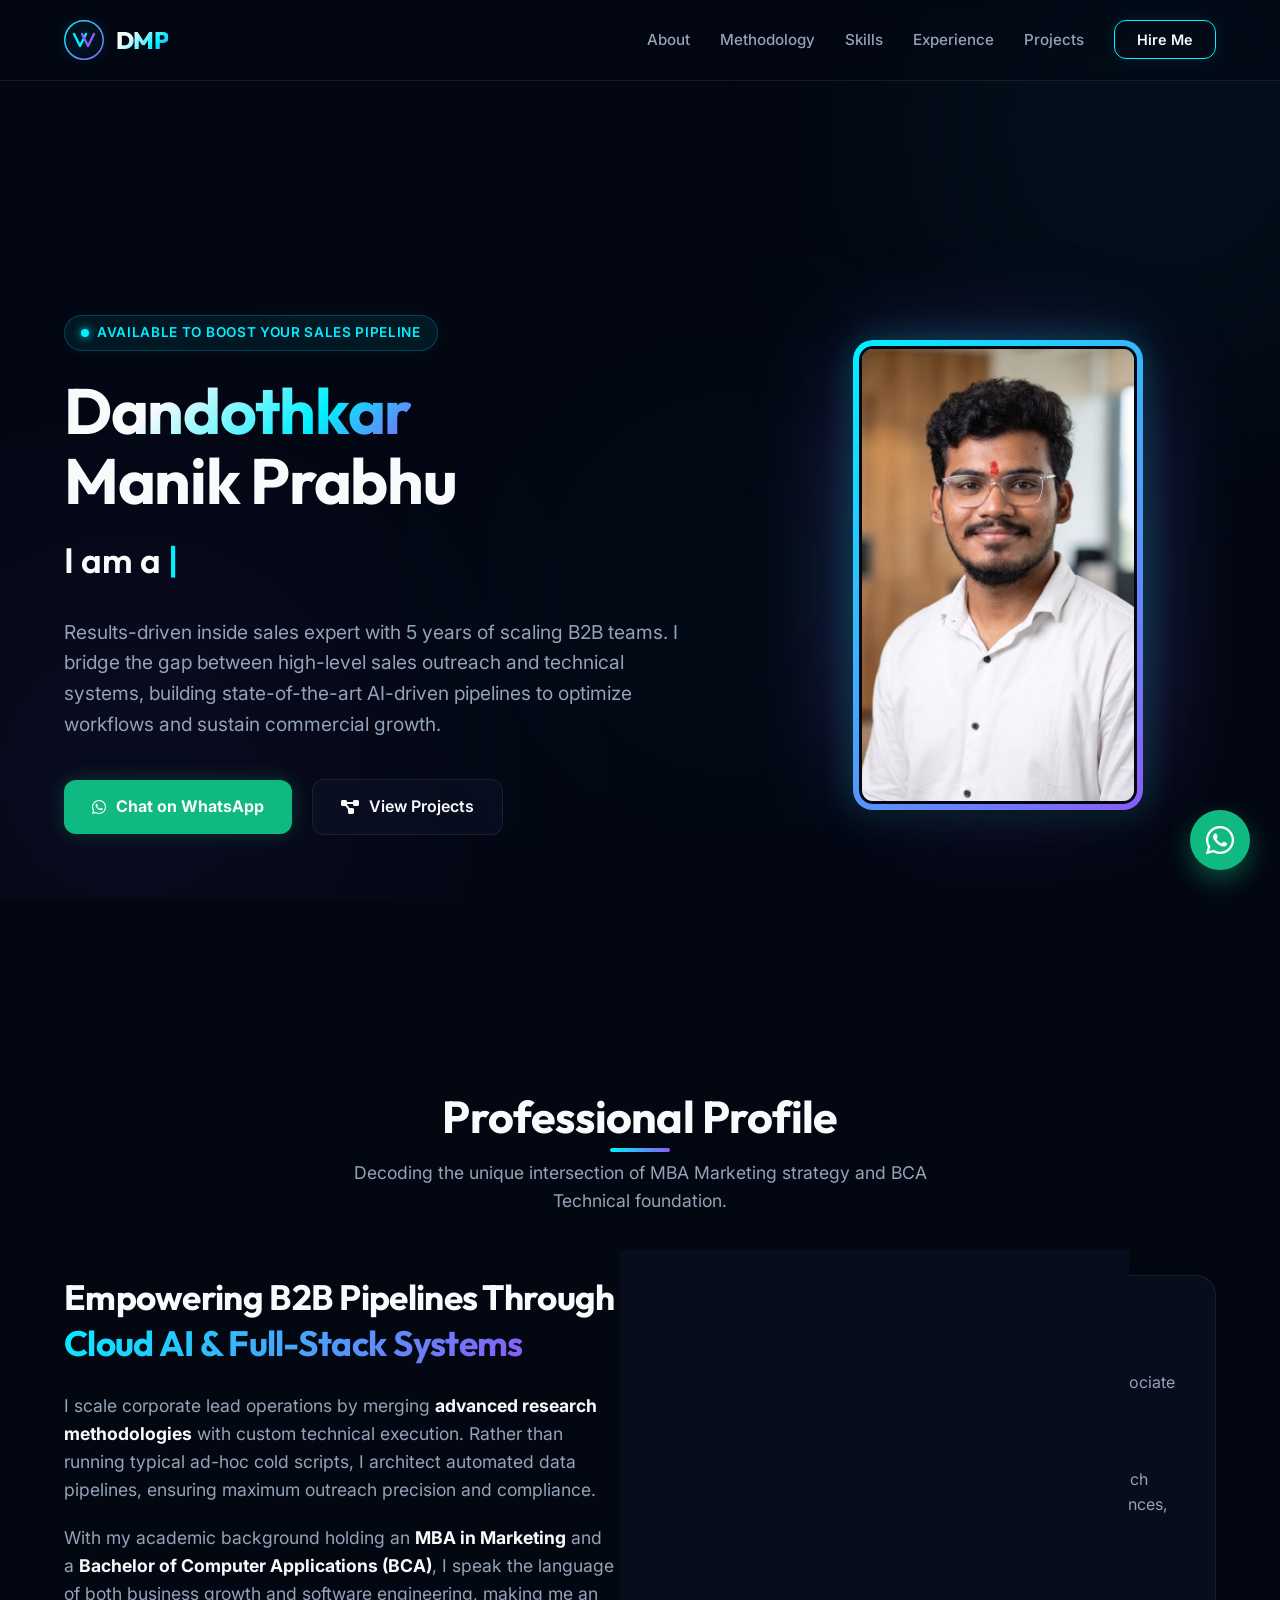
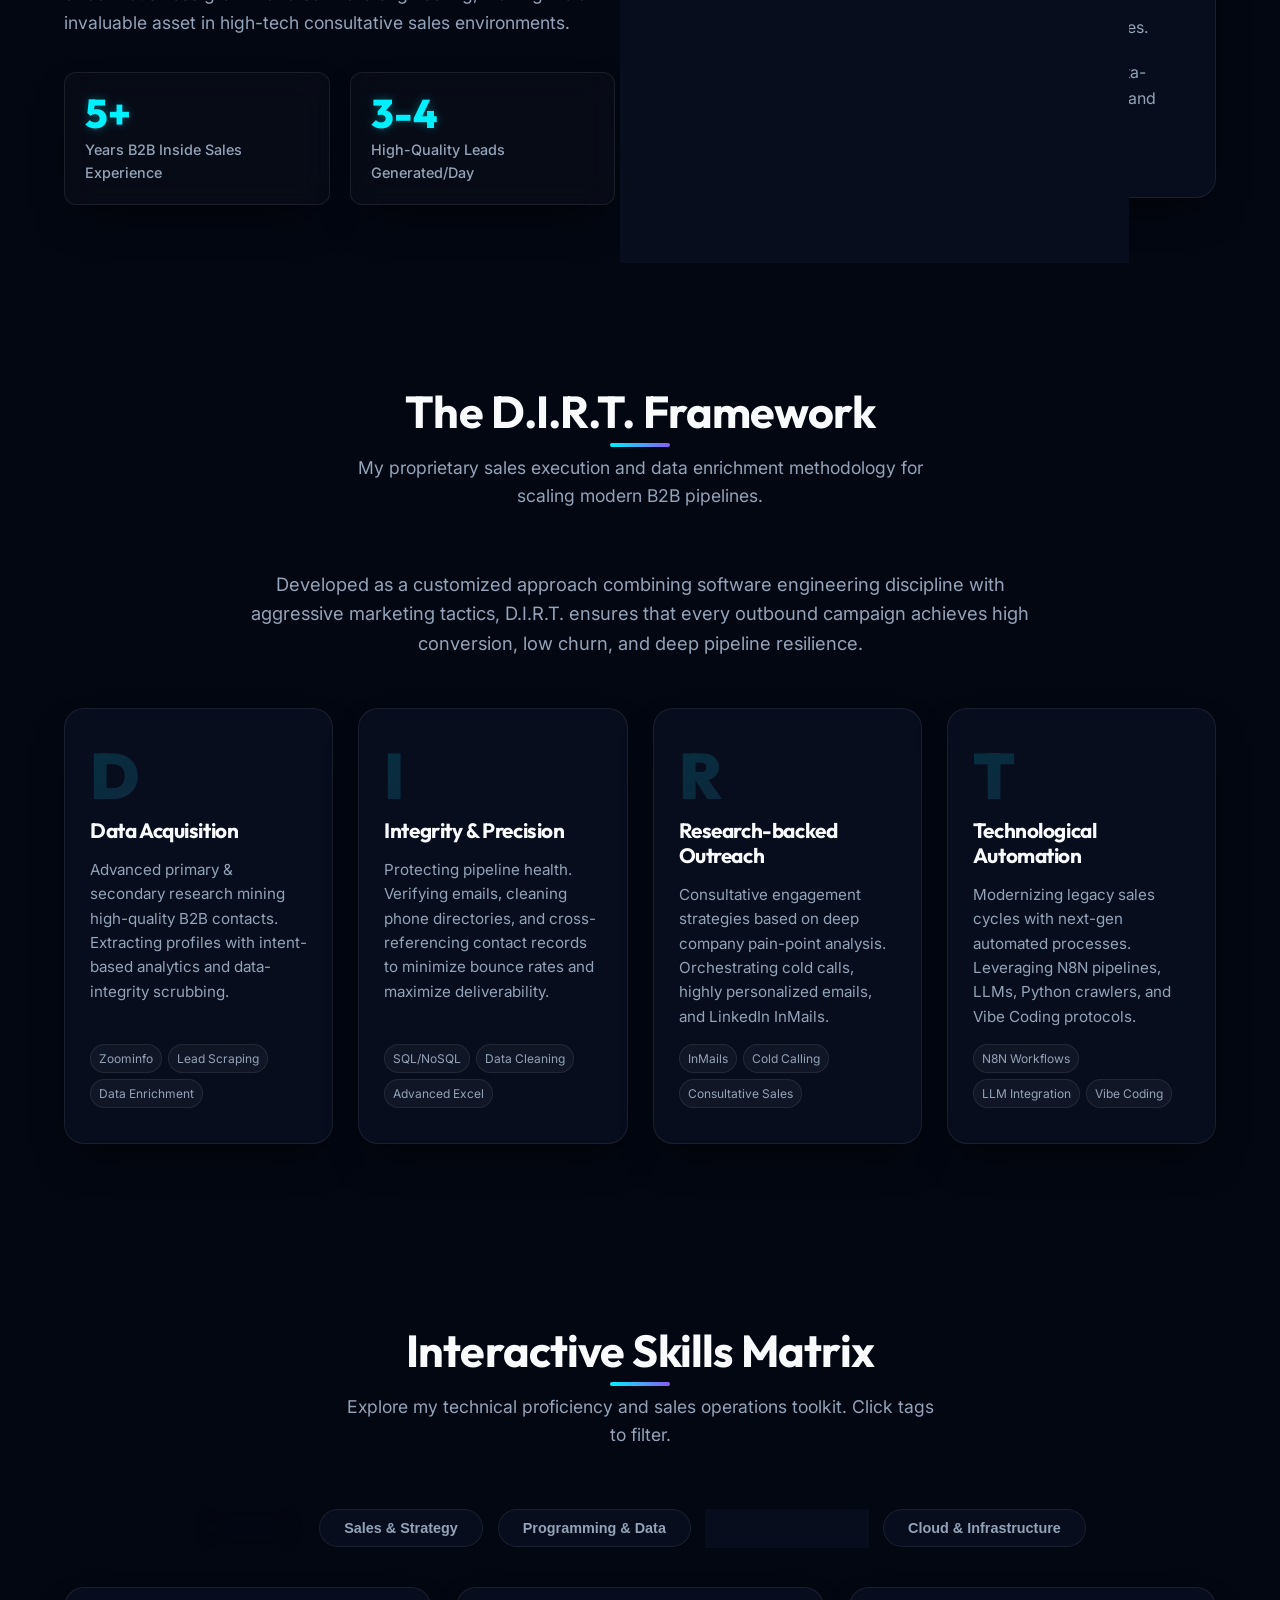
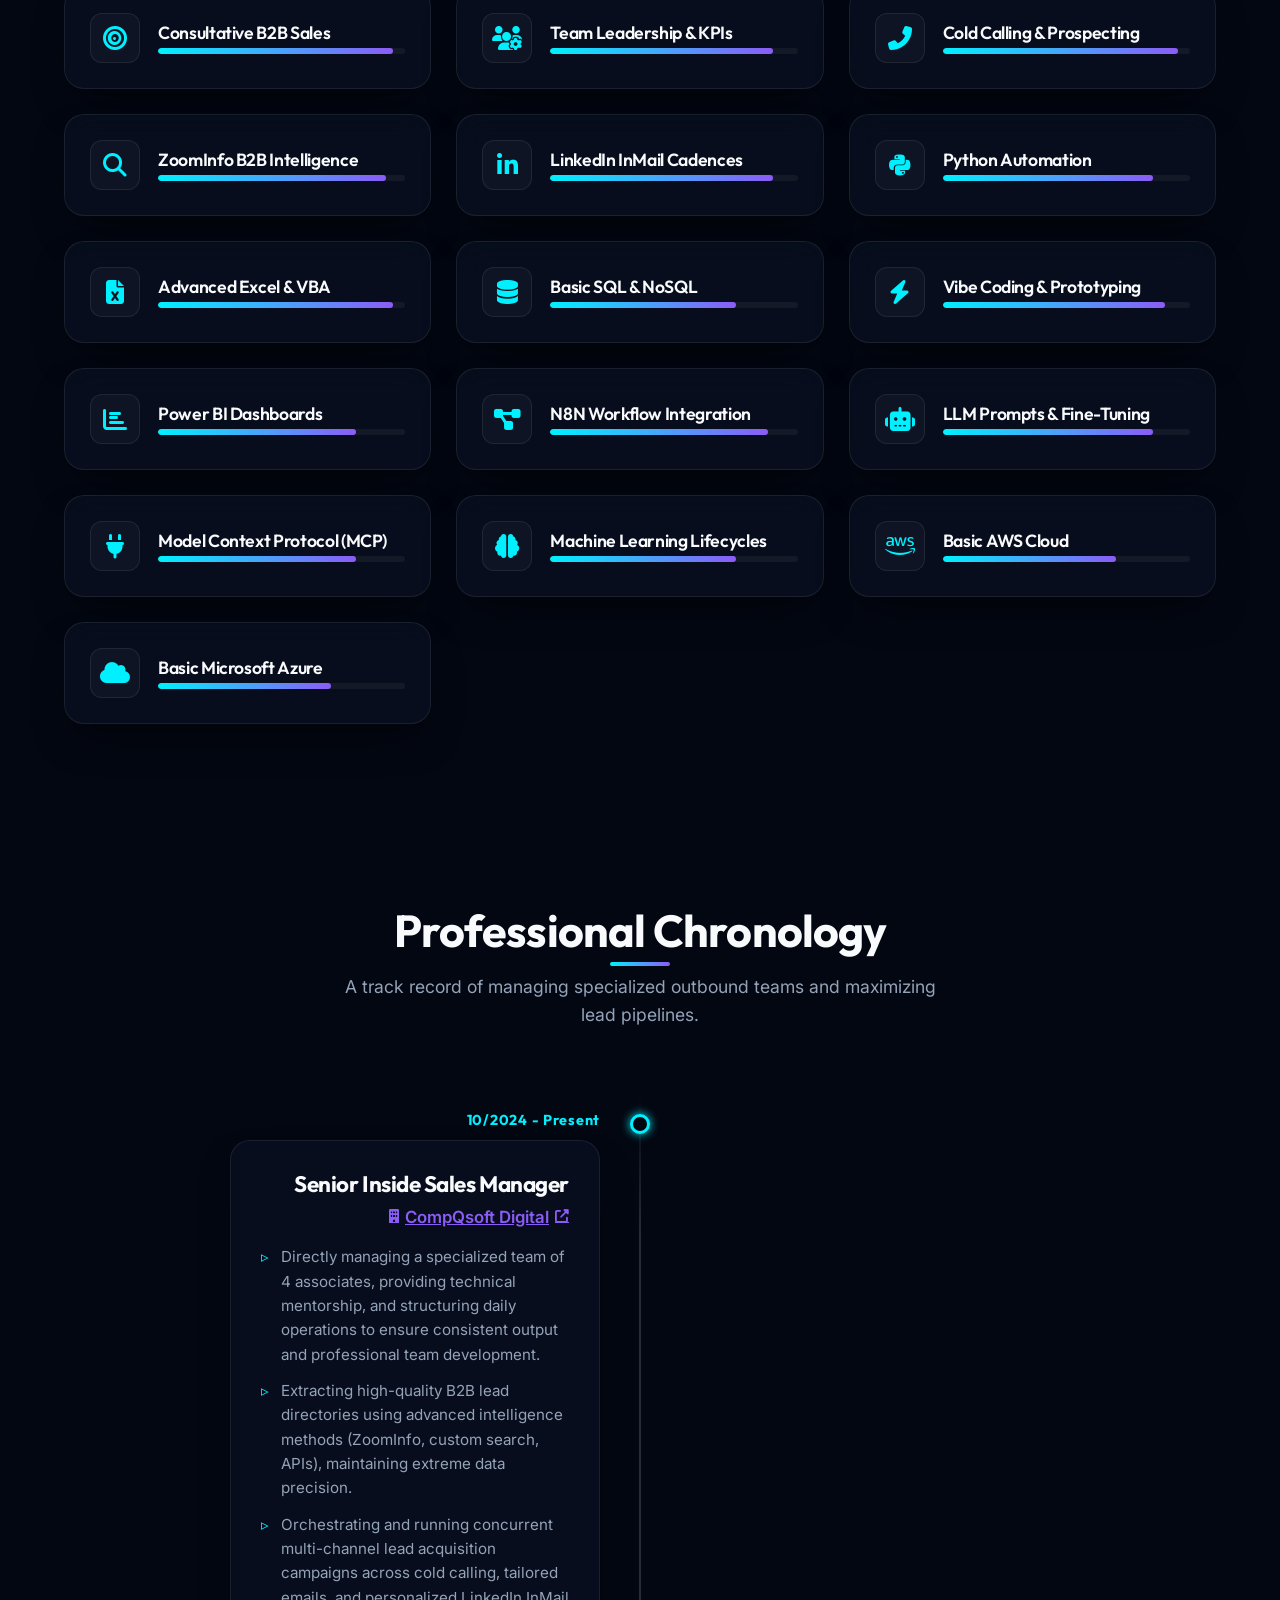
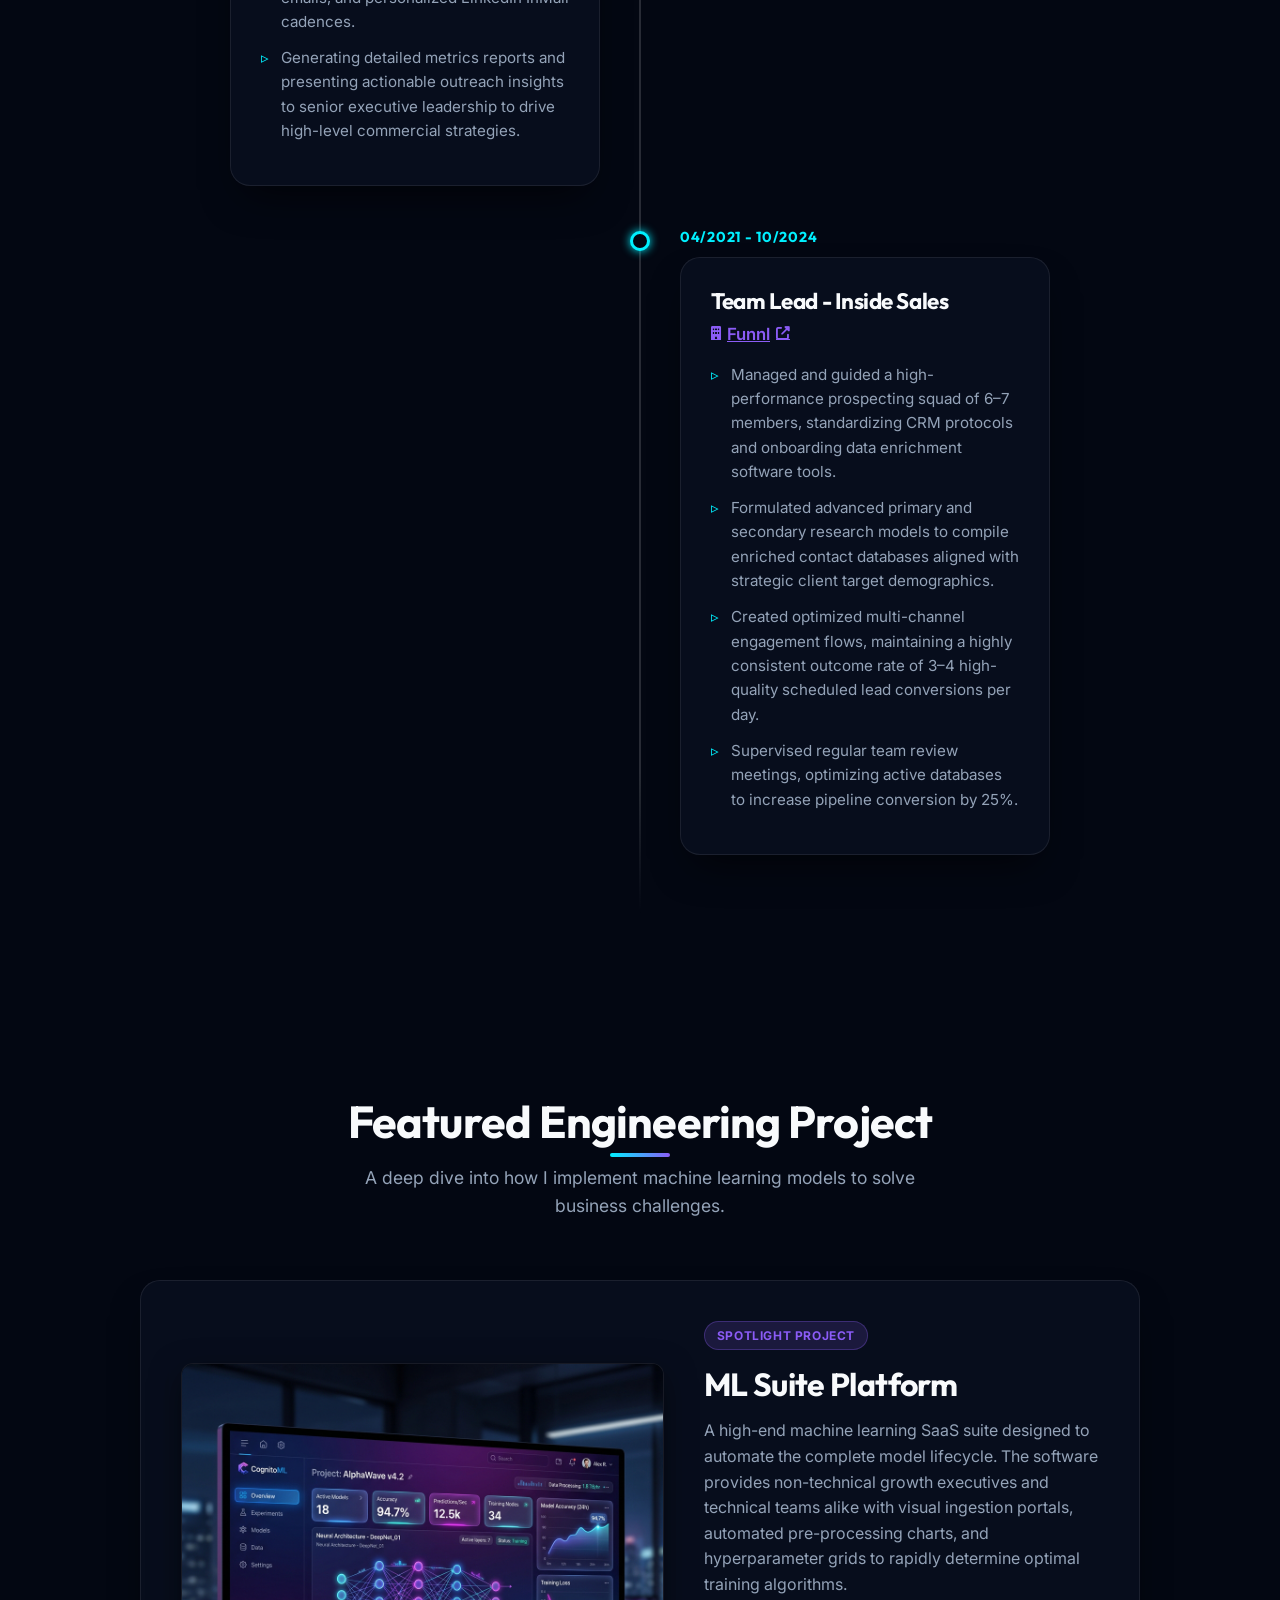
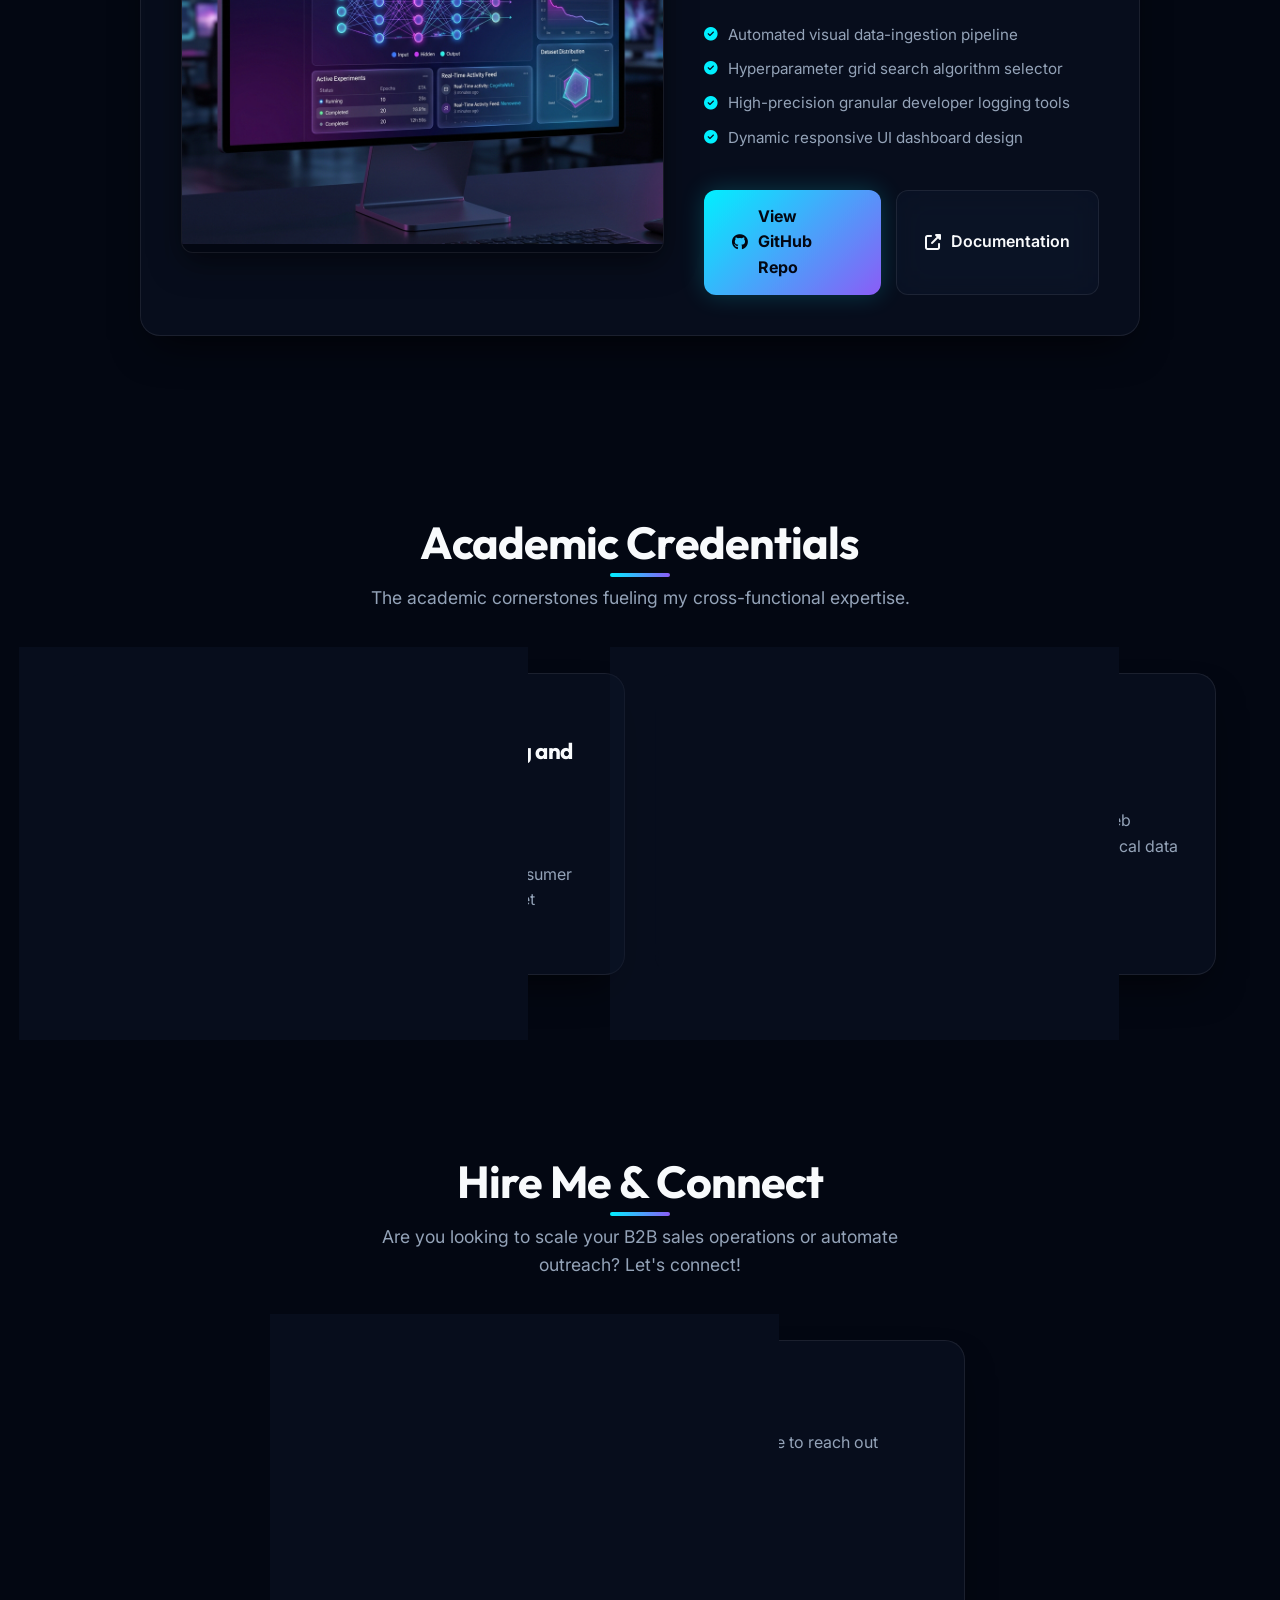
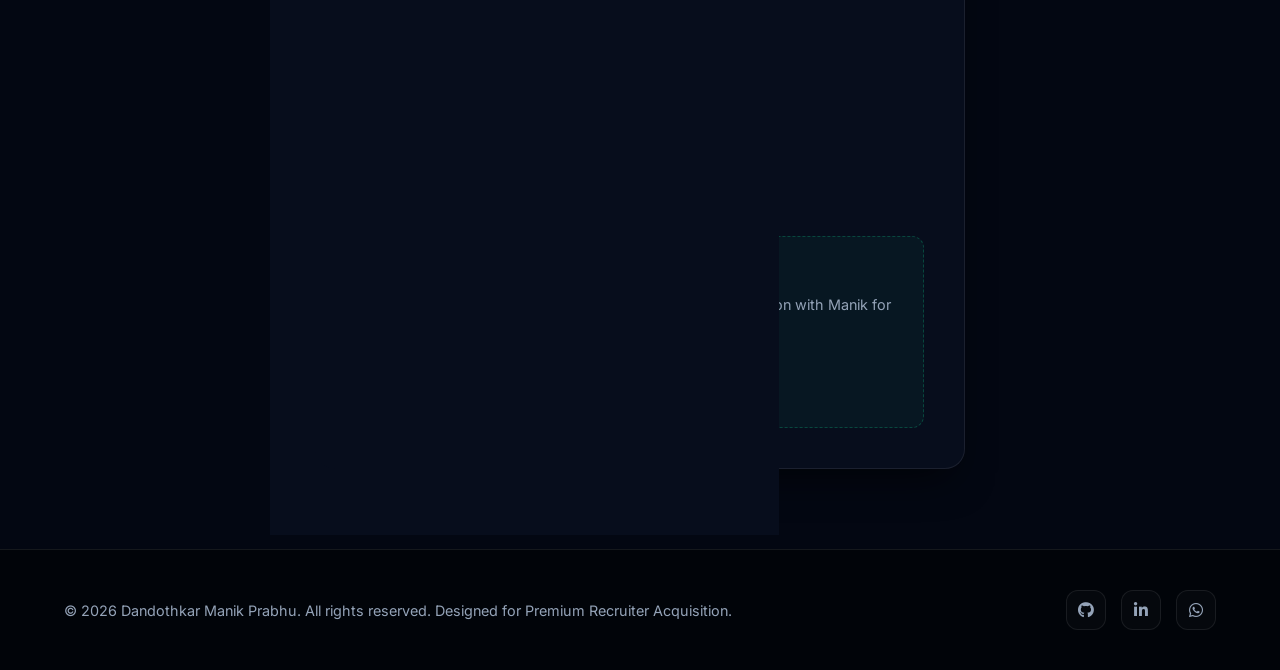
==== index.html @ 1ab59116 "add all portfolio website" ====
<!DOCTYPE html>
<html lang="en">

<head>
    <meta charset="UTF-8">
    <meta name="viewport" content="width=device-width, initial-scale=1.0">
    <meta name="description"
        content="Professional Portfolio of Dandothkar Manik Prabhu - Senior Inside Sales Manager and AI Automation Expert. Explore projects in Python, N8N, LLMs, and high-performance B2B sales.">
    <meta name="keywords"
        content="Dandothkar Manik Prabhu, Manik Prabhu, Inside Sales, Inside Sales Manager, B2B Sales, AI Automation, N8N, Python, Vibe Coding, ML Suite, Machine Learning SaaS, Malla Reddy College, Hyderabad">
    <meta name="author" content="Dandothkar Manik Prabhu">

    <!-- Open Graph (LinkedIn / Socials) -->
    <meta property="og:title" content="Dandothkar Manik Prabhu | Inside Sales Manager & AI Automation">
    <meta property="og:description"
        content="Bridging the gap between B2B sales strategy and technical execution with intelligent, data-driven automation.">
    <meta property="og:image" content="manik_avatar.png">
    <meta property="og:type" content="website">

    <title>Dandothkar Manik Prabhu | Inside Sales Manager & AI Automation</title>

    <!-- CSS Stylesheets -->
    <link rel="stylesheet" href="style.css">

    <!-- FontAwesome Icons for modern tech styles -->
    <link rel="stylesheet" href="https://cdnjs.cloudflare.com/ajax/libs/font-awesome/6.4.0/css/all.min.css">
</head>

<body>

    <!-- Dynamic Glow Particles (Aesthetics) -->
    <div class="bg-glow-container" aria-hidden="true">
        <div class="bg-orb bg-orb-1"></div>
        <div class="bg-orb bg-orb-2"></div>
        <div class="bg-orb bg-orb-3"></div>
    </div>

    <!-- Frosted Glass Navbar -->
    <header class="header-glass">
        <nav class="navbar">
            <a href="#" class="logo-container">
                <svg class="logo-svg" viewBox="0 0 100 100" fill="none" xmlns="http://www.w3.org/2000/svg">
                    <circle cx="50" cy="50" r="48" stroke="url(#logo-grad)" stroke-width="4" />
                    <path d="M25 35 L40 65 L55 35" stroke="var(--primary)" stroke-width="6" stroke-linecap="round"
                        stroke-linejoin="round" />
                    <path d="M45 35 L60 65 L75 35" stroke="var(--secondary)" stroke-width="6" stroke-linecap="round"
                        stroke-linejoin="round" />
                    <defs>
                        <linearGradient id="logo-grad" x1="0" y1="0" x2="100" y2="100" gradientUnits="userSpaceOnUse">
                            <stop stop-color="var(--primary)" />
                            <stop offset="1" stop-color="var(--secondary)" />
                        </linearGradient>
                    </defs>
                </svg>
                <span class="logo-text gradient-text">DMP</span>
            </a>

            <button class="hamburger" aria-label="Toggle Menu">
                <span></span>
                <span></span>
                <span></span>
            </button>

            <ul class="nav-menu">
                <li><a href="#about" class="nav-link">About</a></li>
                <li><a href="#dirt" class="nav-link">Methodology</a></li>
                <li><a href="#skills" class="nav-link">Skills</a></li>
                <li><a href="#experience" class="nav-link">Experience</a></li>
                <li><a href="#projects" class="nav-link">Projects</a></li>
                <li><a href="#contact" class="nav-btn">Hire Me</a></li>
            </ul>
        </nav>
    </header>

    <!-- Hero Section -->
    <main>
        <section class="hero-section" id="hero">
            <div class="hero-wrapper">
                <div class="hero-content">
                    <div class="hero-badge">
                        <span class="hero-badge-dot"></span>
                        Available to Boost Your Sales Pipeline
                    </div>
                    <h1>
                        <span class="gradient-text">Dandothkar</span><br>
                        <span>Manik Prabhu</span>
                    </h1>
                    <div class="hero-titles">
                        I am a <span id="typewriter-text" class="gradient-accent"></span><span
                            class="typewriter-cursor">|</span>
                    </div>
                    <p class="hero-description">
                        Results-driven inside sales expert with 5 years of scaling B2B teams. I bridge the gap between
                        high-level sales outreach and technical systems, building state-of-the-art AI-driven pipelines
                        to optimize workflows and sustain commercial growth.
                    </p>
                    <div class="hero-ctas">
                        <a href="#" class="btn-whatsapp whatsapp-route" id="hero-wa-btn">
                            <i class="fab fa-whatsapp"></i> Chat on WhatsApp
                        </a>
                        <a href="#projects" class="btn-secondary">
                            <i class="fas fa-project-diagram"></i> View Projects
                        </a>
                    </div>
                </div>
                <div class="hero-avatar-box">
                    <div class="hero-avatar-glow"></div>
                    <div class="hero-avatar-frame">
                        <img src="manik_avatar.png" alt="Dandothkar Manik Prabhu Professional Profile"
                            class="hero-avatar-img">
                    </div>
                </div>
            </div>
        </section>

        <!-- Profile / About Me Section -->
        <section class="about-section reveal" id="about">
            <div class="section-header">
                <h2>Professional Profile</h2>
                <p>Decoding the unique intersection of MBA Marketing strategy and BCA Technical foundation.</p>
            </div>

            <div class="about-grid">
                <div class="about-left">
                    <h3>Empowering B2B Pipelines Through <span class="gradient-accent">Cloud AI & Full-Stack
                            Systems</span></h3>
                    <p>
                        I scale corporate lead operations by merging <strong>advanced research methodologies</strong>
                        with custom technical execution. Rather than running typical ad-hoc cold scripts, I architect
                        automated data pipelines, ensuring maximum outreach precision and compliance.
                    </p>
                    <p>
                        With my academic background holding an <strong>MBA in Marketing</strong> and a <strong>Bachelor
                            of Computer Applications (BCA)</strong>, I speak the language of both business growth and
                        software engineering, making me an invaluable asset in high-tech consultative sales
                        environments.
                    </p>
                    <div class="about-stats">
                        <div class="stat-card glass-panel">
                            <div class="stat-num">5+</div>
                            <div class="stat-label">Years B2B Inside Sales Experience</div>
                        </div>
                        <div class="stat-card glass-panel">
                            <div class="stat-num">3-4</div>
                            <div class="stat-label">High-Quality Leads Generated/Day</div>
                        </div>
                    </div>
                </div>

                <div class="about-right-card glass-panel">
                    <h4><i class="fas fa-briefcase"></i> Executive Focus Areas</h4>
                    <ul class="about-bullets">
                        <li><strong>Team Leadership & Scale:</strong> Managing specialized associate teams, establishing
                            operational key performance indicators (KPIs), and ensuring technical training.</li>
                        <li><strong>Multi-Channel Strategy:</strong> Coordinating unified outreach across cold-calling
                            databases, optimized email cadences, and customized LinkedIn InMail sequences.</li>
                        <li><strong>Technical AI Workflows:</strong> Utilizing multi-agent orchestration tools like N8N,
                            customized Python automation, and LLMs to automate modern data cycles.</li>
                        <li><strong>High-Integrity Data Audits:</strong> Conducting rigorous data-acquisition research
                            via Zoominfo, custom crawlers, and APIs to filter out stale profiles.</li>
                    </ul>
                </div>
            </div>
        </section>

        <!-- Signature Methodology: The D.I.R.T. Framework -->
        <section class="dirt-section reveal" id="dirt">
            <div class="section-header">
                <h2>The D.I.R.T. Framework</h2>
                <p>My proprietary sales execution and data enrichment methodology for scaling modern B2B pipelines.</p>
            </div>

            <div class="dirt-intro">
                Developed as a customized approach combining software engineering discipline with aggressive marketing
                tactics, D.I.R.T. ensures that every outbound campaign achieves high conversion, low churn, and deep
                pipeline resilience.
            </div>

            <div class="dirt-grid">
                <!-- D Card -->
                <div class="dirt-card glass-panel">
                    <div class="dirt-letter">D</div>
                    <h3 class="dirt-title">Data Acquisition</h3>
                    <p class="dirt-desc">Advanced primary & secondary research mining high-quality B2B contacts.
                        Extracting profiles with intent-based analytics and data-integrity scrubbing.</p>
                    <div class="dirt-pills">
                        <span class="dirt-pill">Zoominfo</span>
                        <span class="dirt-pill">Lead Scraping</span>
                        <span class="dirt-pill">Data Enrichment</span>
                    </div>
                </div>

                <!-- I Card -->
                <div class="dirt-card glass-panel">
                    <div class="dirt-letter">I</div>
                    <h3 class="dirt-title">Integrity & Precision</h3>
                    <p class="dirt-desc">Protecting pipeline health. Verifying emails, cleaning phone directories, and
                        cross-referencing contact records to minimize bounce rates and maximize deliverability.</p>
                    <div class="dirt-pills">
                        <span class="dirt-pill">SQL/NoSQL</span>
                        <span class="dirt-pill">Data Cleaning</span>
                        <span class="dirt-pill">Advanced Excel</span>
                    </div>
                </div>

                <!-- R Card -->
                <div class="dirt-card glass-panel">
                    <div class="dirt-letter">R</div>
                    <h3 class="dirt-title">Research-backed Outreach</h3>
                    <p class="dirt-desc">Consultative engagement strategies based on deep company pain-point analysis.
                        Orchestrating cold calls, highly personalized emails, and LinkedIn InMails.</p>
                    <div class="dirt-pills">
                        <span class="dirt-pill">InMails</span>
                        <span class="dirt-pill">Cold Calling</span>
                        <span class="dirt-pill">Consultative Sales</span>
                    </div>
                </div>

                <!-- T Card -->
                <div class="dirt-card glass-panel">
                    <div class="dirt-letter">T</div>
                    <h3 class="dirt-title">Technological Automation</h3>
                    <p class="dirt-desc">Modernizing legacy sales cycles with next-gen automated processes. Leveraging
                        N8N pipelines, LLMs, Python crawlers, and Vibe Coding protocols.</p>
                    <div class="dirt-pills">
                        <span class="dirt-pill">N8N Workflows</span>
                        <span class="dirt-pill">LLM Integration</span>
                        <span class="dirt-pill">Vibe Coding</span>
                    </div>
                </div>
            </div>
        </section>

        <!-- Core Skills Section -->
        <section class="skills-section reveal" id="skills">
            <div class="section-header">
                <h2>Interactive Skills Matrix</h2>
                <p>Explore my technical proficiency and sales operations toolkit. Click tags to filter.</p>
            </div>

            <div class="skills-container">
                <div class="skills-filter">
                    <button class="filter-btn active" data-filter="all">All Skills</button>
                    <button class="filter-btn" data-filter="sales">Sales & Strategy</button>
                    <button class="filter-btn" data-filter="tech">Programming & Data</button>
                    <button class="filter-btn" data-filter="ai">AI & Automation</button>
                    <button class="filter-btn" data-filter="cloud">Cloud & Infrastructure</button>
                </div>

                <div class="skills-grid">
                    <!-- Sales Skills -->
                    <div class="skill-card glass-panel" data-category="sales">
                        <div class="skill-icon-box"><i class="fas fa-bullseye"></i></div>
                        <div class="skill-info">
                            <h3 class="skill-name">Consultative B2B Sales</h3>
                            <div class="skill-level-container">
                                <div class="skill-level-bar" data-level="95%"></div>
                            </div>
                        </div>
                    </div>
                    <div class="skill-card glass-panel" data-category="sales">
                        <div class="skill-icon-box"><i class="fas fa-users-cog"></i></div>
                        <div class="skill-info">
                            <h3 class="skill-name">Team Leadership & KPIs</h3>
                            <div class="skill-level-container">
                                <div class="skill-level-bar" data-level="90%"></div>
                            </div>
                        </div>
                    </div>
                    <div class="skill-card glass-panel" data-category="sales">
                        <div class="skill-icon-box"><i class="fas fa-phone-alt"></i></div>
                        <div class="skill-info">
                            <h3 class="skill-name">Cold Calling & Prospecting</h3>
                            <div class="skill-level-container">
                                <div class="skill-level-bar" data-level="95%"></div>
                            </div>
                        </div>
                    </div>
                    <div class="skill-card glass-panel" data-category="sales">
                        <div class="skill-icon-box"><i class="fas fa-search"></i></div>
                        <div class="skill-info">
                            <h3 class="skill-name">ZoomInfo B2B Intelligence</h3>
                            <div class="skill-level-container">
                                <div class="skill-level-bar" data-level="92%"></div>
                            </div>
                        </div>
                    </div>
                    <div class="skill-card glass-panel" data-category="sales">
                        <div class="skill-icon-box"><i class="fab fa-linkedin-in"></i></div>
                        <div class="skill-info">
                            <h3 class="skill-name">LinkedIn InMail Cadences</h3>
                            <div class="skill-level-container">
                                <div class="skill-level-bar" data-level="90%"></div>
                            </div>
                        </div>
                    </div>

                    <!-- Tech Skills -->
                    <div class="skill-card glass-panel" data-category="tech">
                        <div class="skill-icon-box"><i class="fab fa-python"></i></div>
                        <div class="skill-info">
                            <h3 class="skill-name">Python Automation</h3>
                            <div class="skill-level-container">
                                <div class="skill-level-bar" data-level="85%"></div>
                            </div>
                        </div>
                    </div>
                    <div class="skill-card glass-panel" data-category="tech">
                        <div class="skill-icon-box"><i class="fas fa-file-excel"></i></div>
                        <div class="skill-info">
                            <h3 class="skill-name">Advanced Excel & VBA</h3>
                            <div class="skill-level-container">
                                <div class="skill-level-bar" data-level="95%"></div>
                            </div>
                        </div>
                    </div>
                    <div class="skill-card glass-panel" data-category="tech">
                        <div class="skill-icon-box"><i class="fas fa-database"></i></div>
                        <div class="skill-info">
                            <h3 class="skill-name">Basic SQL & NoSQL</h3>
                            <div class="skill-level-container">
                                <div class="skill-level-bar" data-level="75%"></div>
                            </div>
                        </div>
                    </div>
                    <div class="skill-card glass-panel" data-category="tech">
                        <div class="skill-icon-box"><i class="fas fa-bolt"></i></div>
                        <div class="skill-info">
                            <h3 class="skill-name">Vibe Coding & Prototyping</h3>
                            <div class="skill-level-container">
                                <div class="skill-level-bar" data-level="90%"></div>
                            </div>
                        </div>
                    </div>
                    <div class="skill-card glass-panel" data-category="tech">
                        <div class="skill-icon-box"><i class="fas fa-chart-bar"></i></div>
                        <div class="skill-info">
                            <h3 class="skill-name">Power BI Dashboards</h3>
                            <div class="skill-level-container">
                                <div class="skill-level-bar" data-level="80%"></div>
                            </div>
                        </div>
                    </div>

                    <!-- AI Skills -->
                    <div class="skill-card glass-panel" data-category="ai">
                        <div class="skill-icon-box"><i class="fas fa-project-diagram"></i></div>
                        <div class="skill-info">
                            <h3 class="skill-name">N8N Workflow Integration</h3>
                            <div class="skill-level-container">
                                <div class="skill-level-bar" data-level="88%"></div>
                            </div>
                        </div>
                    </div>
                    <div class="skill-card glass-panel" data-category="ai">
                        <div class="skill-icon-box"><i class="fas fa-robot"></i></div>
                        <div class="skill-info">
                            <h3 class="skill-name">LLM Prompts & Fine-Tuning</h3>
                            <div class="skill-level-container">
                                <div class="skill-level-bar" data-level="85%"></div>
                            </div>
                        </div>
                    </div>
                    <div class="skill-card glass-panel" data-category="ai">
                        <div class="skill-icon-box"><i class="fas fa-plug"></i></div>
                        <div class="skill-info">
                            <h3 class="skill-name">Model Context Protocol (MCP)</h3>
                            <div class="skill-level-container">
                                <div class="skill-level-bar" data-level="80%"></div>
                            </div>
                        </div>
                    </div>
                    <div class="skill-card glass-panel" data-category="ai">
                        <div class="skill-icon-box"><i class="fas fa-brain"></i></div>
                        <div class="skill-info">
                            <h3 class="skill-name">Machine Learning Lifecycles</h3>
                            <div class="skill-level-container">
                                <div class="skill-level-bar" data-level="75%"></div>
                            </div>
                        </div>
                    </div>

                    <!-- Cloud Skills -->
                    <div class="skill-card glass-panel" data-category="cloud">
                        <div class="skill-icon-box"><i class="fab fa-aws"></i></div>
                        <div class="skill-info">
                            <h3 class="skill-name">Basic AWS Cloud</h3>
                            <div class="skill-level-container">
                                <div class="skill-level-bar" data-level="70%"></div>
                            </div>
                        </div>
                    </div>
                    <div class="skill-card glass-panel" data-category="cloud">
                        <div class="skill-icon-box"><i class="fas fa-cloud"></i></div>
                        <div class="skill-info">
                            <h3 class="skill-name">Basic Microsoft Azure</h3>
                            <div class="skill-level-container">
                                <div class="skill-level-bar" data-level="70%"></div>
                            </div>
                        </div>
                    </div>
                </div>
            </div>
        </section>

        <!-- Work Experience Timeline Section -->
        <section class="experience-section reveal" id="experience">
            <div class="section-header">
                <h2>Professional Chronology</h2>
                <p>A track record of managing specialized outbound teams and maximizing lead pipelines.</p>
            </div>

            <div class="timeline-container">
                <!-- CompQsoft Digital -->
                <div class="timeline-item">
                    <div class="timeline-dot"></div>
                    <div class="timeline-date">10/2024 - Present</div>
                    <div class="timeline-panel glass-panel">
                        <h3>Senior Inside Sales Manager</h3>
                        <a href="https://compqsoft.com" class="timeline-company" target="_blank">
                            <i class="fas fa-building"></i> CompQsoft Digital <i class="fas fa-external-link-alt"></i>
                        </a>
                        <ul>
                            <li>Directly managing a specialized team of 4 associates, providing technical mentorship,
                                and structuring daily operations to ensure consistent output and professional team
                                development.</li>
                            <li>Extracting high-quality B2B lead directories using advanced intelligence methods
                                (ZoomInfo, custom search, APIs), maintaining extreme data precision.</li>
                            <li>Orchestrating and running concurrent multi-channel lead acquisition campaigns across
                                cold calling, tailored emails, and personalized LinkedIn InMail cadences.</li>
                            <li>Generating detailed metrics reports and presenting actionable outreach insights to
                                senior executive leadership to drive high-level commercial strategies.</li>
                        </ul>
                    </div>
                </div>

                <!-- Funnl -->
                <div class="timeline-item">
                    <div class="timeline-dot"></div>
                    <div class="timeline-date">04/2021 - 10/2024</div>
                    <div class="timeline-panel glass-panel">
                        <h3>Team Lead - Inside Sales</h3>
                        <a href="https://funnl.ai" class="timeline-company" target="_blank">
                            <i class="fas fa-building"></i> Funnl <i class="fas fa-external-link-alt"></i>
                        </a>
                        <ul>
                            <li>Managed and guided a high-performance prospecting squad of 6–7 members, standardizing
                                CRM protocols and onboarding data enrichment software tools.</li>
                            <li>Formulated advanced primary and secondary research models to compile enriched contact
                                databases aligned with strategic client target demographics.</li>
                            <li>Created optimized multi-channel engagement flows, maintaining a highly consistent
                                outcome rate of 3–4 high-quality scheduled lead conversions per day.</li>
                            <li>Supervised regular team review meetings, optimizing active databases to increase
                                pipeline conversion by 25%.</li>
                        </ul>
                    </div>
                </div>
            </div>
        </section>

        <!-- Featured Projects Section -->
        <section class="projects-section reveal" id="projects">
            <div class="section-header">
                <h2>Featured Engineering Project</h2>
                <p>A deep dive into how I implement machine learning models to solve business challenges.</p>
            </div>

            <div class="projects-grid">
                <div class="project-card glass-panel">
                    <div class="project-image-box">
                        <img src="ml_suite_project.png" alt="ML Suite SaaS Dashboard Visualizer" class="project-img">
                    </div>
                    <div class="project-info-box">
                        <div class="project-tag">Spotlight Project</div>
                        <h3 class="project-title">ML Suite Platform</h3>
                        <p class="project-desc">
                            A high-end machine learning SaaS suite designed to automate the complete model lifecycle.
                            The software provides non-technical growth executives and technical teams alike with visual
                            ingestion portals, automated pre-processing charts, and hyperparameter grids to rapidly
                            determine optimal training algorithms.
                        </p>
                        <ul class="project-features">
                            <li><i class="fas fa-check-circle"></i> Automated visual data-ingestion pipeline</li>
                            <li><i class="fas fa-check-circle"></i> Hyperparameter grid search algorithm selector</li>
                            <li><i class="fas fa-check-circle"></i> High-precision granular developer logging tools</li>
                            <li><i class="fas fa-check-circle"></i> Dynamic responsive UI dashboard design</li>
                        </ul>
                        <div class="project-links">
                            <a href="https://github.com/manik305/MLSuite-Project" target="_blank" class="btn-primary">
                                <i class="fab fa-github"></i> View GitHub Repo
                            </a>
                            <a href="https://github.com/manik305/MLSuite-Project" target="_blank" class="btn-secondary">
                                <i class="fas fa-external-link-alt"></i> Documentation
                            </a>
                        </div>
                    </div>
                </div>
            </div>
        </section>

        <!-- Education Section -->
        <section class="education-section reveal" id="education">
            <div class="section-header">
                <h2>Academic Credentials</h2>
                <p>The academic cornerstones fueling my cross-functional expertise.</p>
            </div>

            <div class="education-grid">
                <!-- MBA Card -->
                <div class="edu-card glass-panel">
                    <div class="edu-icon-box"><i class="fas fa-graduation-cap"></i></div>
                    <div class="edu-details">
                        <div class="edu-date">08/2019 - 07/2021</div>
                        <h3>Malla Reddy College of Engineering and Technology</h3>
                        <div class="edu-degree">Master of Business Administration (MBA) - Marketing</div>
                        <p style="color: var(--text-secondary); margin-top: 10px;">Focused on strategic product
                            positioning, consumer acquisition mechanics, quantitative B2B market analytics, and
                            corporate communications.</p>
                    </div>
                </div>

                <!-- BCA Card -->
                <div class="edu-card glass-panel">
                    <div class="edu-icon-box"><i class="fas fa-code"></i></div>
                    <div class="edu-details">
                        <div class="edu-date">07/2016 - 06/2019</div>
                        <h3>Sardar Patel Degree College</h3>
                        <div class="edu-degree">Bachelor of Computer Applications (BCA)</div>
                        <p style="color: var(--text-secondary); margin-top: 10px;">Focused on algorithmic workflows,
                            python/web development, database systems (SQL), statistical data models, and software
                            engineering protocols.</p>
                    </div>
                </div>
            </div>
        </section>

        <!-- Contact & WhatsApp Portal -->
        <section class="contact-section reveal" id="contact">
            <div class="section-header">
                <h2>Hire Me & Connect</h2>
                <p>Are you looking to scale your B2B sales operations or automate outreach? Let's connect!</p>
            </div>

            <div class="contact-wrapper">
                <div class="contact-info-panel glass-panel">
                    <div class="contact-info-top">
                        <h3>Connect Instantly</h3>
                        <p>Have a specialized project or a job requirement? Feel free to reach out directly through any
                            of these corporate nodes.</p>

                        <div class="contact-channels">
                            <!-- Email -->
                            <a href="mailto:manikprabhu0098@gmail.com" class="contact-channel-item">
                                <div class="contact-channel-icon"><i class="fas fa-envelope"></i></div>
                                <div class="contact-channel-details">
                                    <h4>Direct Mail</h4>
                                    <p>manikprabhu0098@gmail.com</p>
                                </div>
                            </a>

                            <!-- Phone -->
                            <a href="tel:+919666471196" class="contact-channel-item">
                                <div class="contact-channel-icon"><i class="fas fa-phone-alt"></i></div>
                                <div class="contact-channel-details">
                                    <h4>Hotline</h4>
                                    <p>+91 96664 71196</p>
                                </div>
                            </a>

                            <!-- LinkedIn -->
                            <a href="https://www.linkedin.com/in/manik-prabhu-dandothkar-7bb220191"
                                class="contact-channel-item" target="_blank">
                                <div class="contact-channel-icon"><i class="fab fa-linkedin-in"></i></div>
                                <div class="contact-channel-details">
                                    <h4>LinkedIn</h4>
                                    <p>Manik Prabhu Dandothkar</p>
                                </div>
                            </a>
                        </div>
                    </div>

                    <!-- WhatsApp Recruiter Card -->
                    <div class="contact-recruiter-card">
                        <h4><i class="fab fa-whatsapp"></i> Recruiter Fast-Track Portal</h4>
                        <p>Click below to immediately initiate a WhatsApp text session with Manik for fast scheduling.
                        </p>
                        <a href="#" class="btn-whatsapp whatsapp-route" style="padding: 10px 20px; font-size: 0.9rem;">
                            <i class="fab fa-whatsapp"></i> Start Recruiter Chat
                        </a>
                    </div>
                </div>
            </div>
        </section>
    </main>

    <!-- Footer Section -->
    <footer>
        <div class="footer-container">
            <div class="footer-text">
                &copy; 2026 Dandothkar Manik Prabhu. All rights reserved. Designed for Premium Recruiter Acquisition.
            </div>
            <div class="footer-socials">
                <a href="https://github.com/manik305" target="_blank" class="footer-social-link" aria-label="GitHub"><i
                        class="fab fa-github"></i></a>
                <a href="https://www.linkedin.com/in/manik-prabhu-dandothkar-7bb220191" target="_blank"
                    class="footer-social-link" aria-label="LinkedIn"><i class="fab fa-linkedin-in"></i></a>
                <a href="#" class="footer-social-link whatsapp-route" aria-label="WhatsApp"><i
                        class="fab fa-whatsapp"></i></a>
            </div>
        </div>
    </footer>

    <!-- Floating Pulse WhatsApp Button (Recruiter Target) -->
    <a href="#" class="whatsapp-float whatsapp-route" aria-label="Direct WhatsApp Message Manik Prabhu">
        <i class="fab fa-whatsapp"></i>
    </a>

    <!-- Core Script Logic -->
    <script src="script.js"></script>
</body>

</html>
---- style.css ----
/* ==========================================================================
   DANDOTHKAR MANIK PRABHU PORTFOLIO WEBSITE STYLESHEET
   Description: Premium, state-of-the-art Dark Glassmorphism Design System
   ========================================================================== */

/* --- Google Fonts --- */
@import url('https://fonts.googleapis.com/css2?family=Inter:wght@300;400;500;600;700&family=Outfit:wght@300;400;500;600;700;800&display=swap');

/* --- CSS Variables / Design System --- */
:root {
    /* Color Palette */
    --bg-dark-base: #030712;      /* Tailored Very Dark Slate/Gray (hsl 224, 71%, 4%) */
    --bg-dark-card: rgba(15, 23, 42, 0.45); /* Glassmorphic card fill */
    --bg-dark-hover: rgba(30, 41, 59, 0.6);
    --border-glass: rgba(255, 255, 255, 0.08);
    --border-glass-bright: rgba(255, 255, 255, 0.15);
    
    --primary: #00f0ff;           /* Neon Cyan */
    --primary-glow: rgba(0, 240, 255, 0.3);
    --secondary: #8b5cf6;         /* Modern Cyber Violet */
    --secondary-glow: rgba(139, 92, 246, 0.3);
    
    --whatsapp-green: #10b981;    /* Vibrant Emerald for WA CTA */
    --whatsapp-glow: rgba(16, 185, 129, 0.25);
    
    --text-primary: #f8fafc;      /* High Contrast Ice White */
    --text-secondary: #94a3b8;    /* Muted Slate Gray */
    --text-muted: #64748b;        /* Darker Muted Slate */
    
    /* Typography */
    --font-heading: 'Outfit', 'Segoe UI', system-ui, sans-serif;
    --font-body: 'Inter', 'Segoe UI', system-ui, sans-serif;
    
    /* Effects & Layout */
    --glass-blur: blur(16px);
    --radius-lg: 20px;
    --radius-md: 12px;
    --radius-sm: 8px;
    --shadow-premium: 0 20px 40px -15px rgba(0, 0, 0, 0.7);
    --shadow-glow: 0 0 30px rgba(0, 240, 255, 0.15);
    
    --transition-smooth: all 0.4s cubic-bezier(0.16, 1, 0.3, 1);
    --transition-fast: all 0.2s ease;
}

/* --- Base Resets --- */
*, *::before, *::after {
    box-sizing: border-box;
    margin: 0;
    padding: 0;
    scroll-behavior: smooth;
}

body {
    background-color: var(--bg-dark-base);
    color: var(--text-primary);
    font-family: var(--font-body);
    line-height: 1.6;
    overflow-x: hidden;
    position: relative;
}

/* Custom Scrollbar */
::-webkit-scrollbar {
    width: 8px;
}
::-webkit-scrollbar-track {
    background: var(--bg-dark-base);
}
::-webkit-scrollbar-thumb {
    background: var(--border-glass-bright);
    border-radius: var(--radius-sm);
}
::-webkit-scrollbar-thumb:hover {
    background: var(--primary);
}

/* --- Background Orbs (Decorative Animated Glows) --- */
.bg-glow-container {
    position: fixed;
    top: 0;
    left: 0;
    width: 100%;
    height: 100%;
    z-index: -1;
    overflow: hidden;
    pointer-events: none;
}
.bg-orb {
    position: absolute;
    border-radius: 50%;
    filter: blur(140px);
    opacity: 0.15;
    animation: orbFloat 25s infinite alternate ease-in-out;
}
.bg-orb-1 {
    width: 40vw;
    height: 40vw;
    background: radial-gradient(circle, var(--primary) 0%, transparent 70%);
    top: -10vw;
    right: -10vw;
    animation-delay: 0s;
}
.bg-orb-2 {
    width: 50vw;
    height: 50vw;
    background: radial-gradient(circle, var(--secondary) 0%, transparent 70%);
    bottom: -15vw;
    left: -15vw;
    animation-delay: -5s;
}
.bg-orb-3 {
    width: 35vw;
    height: 35vw;
    background: radial-gradient(circle, var(--primary) 0%, transparent 70%);
    top: 40%;
    right: 25%;
    opacity: 0.08;
    animation-duration: 35s;
}

@keyframes orbFloat {
    0% { transform: translate(0, 0) scale(1); }
    50% { transform: translate(4% , 5%) scale(1.1); }
    100% { transform: translate(-3%, -4%) scale(0.9); }
}

/* --- Typography Utilities --- */
h1, h2, h3, h4, h5, h6 {
    font-family: var(--font-heading);
    font-weight: 700;
    letter-spacing: -0.02em;
    line-height: 1.2;
}

.gradient-text {
    background: linear-gradient(135deg, var(--text-primary) 30%, var(--primary) 70%, var(--secondary) 100%);
    -webkit-background-clip: text;
    -webkit-text-fill-color: transparent;
    background-clip: text;
}

.gradient-accent {
    background: linear-gradient(135deg, var(--primary) 0%, var(--secondary) 100%);
    -webkit-background-clip: text;
    -webkit-text-fill-color: transparent;
    background-clip: text;
}

/* --- Layout Sections --- */
section {
    padding: 100px 5% 80px 5%;
    max-width: 1400px;
    margin: 0 auto;
    position: relative;
}

.section-header {
    text-align: center;
    margin-bottom: 60px;
}
.section-header h2 {
    font-size: 2.8rem;
    margin-bottom: 15px;
    position: relative;
    display: inline-block;
}
.section-header h2::after {
    content: '';
    position: absolute;
    bottom: -8px;
    left: 50%;
    transform: translateX(-50%);
    width: 60px;
    height: 4px;
    background: linear-gradient(90deg, var(--primary), var(--secondary));
    border-radius: 2px;
}
.section-header p {
    color: var(--text-secondary);
    font-size: 1.1rem;
    max-width: 600px;
    margin: 0 auto;
}

/* --- Glassmorphic Container styling --- */
.glass-panel {
    background: var(--bg-dark-card);
    backdrop-filter: var(--glass-blur);
    -webkit-backdrop-filter: var(--glass-blur);
    border: 1px solid var(--border-glass);
    border-radius: var(--radius-lg);
    box-shadow: var(--shadow-premium);
    transition: var(--transition-smooth);
}
.glass-panel:hover {
    border-color: var(--border-glass-bright);
    box-shadow: 0 30px 60px -20px rgba(0, 0, 0, 0.8), 0 0 20px rgba(0, 240, 255, 0.05);
}

/* --- Dynamic Sticky Header & Navbar --- */
.header-glass {
    position: fixed;
    top: 0;
    left: 0;
    width: 100%;
    z-index: 1000;
    background: rgba(3, 7, 18, 0.4);
    backdrop-filter: blur(12px);
    -webkit-backdrop-filter: blur(12px);
    border-bottom: 1px solid var(--border-glass);
    transition: var(--transition-smooth);
}
.header-glass.scrolled {
    background: rgba(3, 7, 18, 0.85);
    box-shadow: 0 10px 30px -10px rgba(0, 0, 0, 0.8);
    border-bottom: 1px solid rgba(255, 255, 255, 0.05);
}
.navbar {
    display: flex;
    justify-content: space-between;
    align-items: center;
    max-width: 1400px;
    margin: 0 auto;
    padding: 20px 5%;
}
.logo-container {
    display: flex;
    align-items: center;
    text-decoration: none;
    color: var(--text-primary);
}
.logo-svg {
    width: 40px;
    height: 40px;
    margin-right: 12px;
    filter: drop-shadow(0 0 8px var(--primary-glow));
}
.logo-text {
    font-family: var(--font-heading);
    font-size: 1.5rem;
    font-weight: 800;
    letter-spacing: -0.03em;
}
.nav-menu {
    display: flex;
    list-style: none;
    gap: 30px;
    align-items: center;
}
.nav-link {
    text-decoration: none;
    color: var(--text-secondary);
    font-family: var(--font-body);
    font-size: 0.95rem;
    font-weight: 500;
    transition: var(--transition-fast);
    position: relative;
    padding: 8px 0;
}
.nav-link::after {
    content: '';
    position: absolute;
    bottom: 0;
    left: 0;
    width: 0;
    height: 2px;
    background: linear-gradient(90deg, var(--primary), var(--secondary));
    transition: var(--transition-fast);
}
.nav-link:hover {
    color: var(--text-primary);
}
.nav-link:hover::after {
    width: 100%;
}
.nav-btn {
    padding: 10px 22px;
    border-radius: var(--radius-md);
    border: 1px solid var(--primary);
    background: transparent;
    color: var(--text-primary);
    text-decoration: none;
    font-size: 0.9rem;
    font-weight: 600;
    cursor: pointer;
    transition: var(--transition-smooth);
    box-shadow: 0 0 15px rgba(0, 240, 255, 0.1);
}
.nav-btn:hover {
    background: linear-gradient(135deg, var(--primary) 0%, var(--secondary) 100%);
    border-color: transparent;
    box-shadow: 0 0 25px var(--primary-glow);
    transform: translateY(-2px);
}

/* Mobile Toggle Hamburger */
.hamburger {
    display: none;
    cursor: pointer;
    background: none;
    border: none;
    outline: none;
}
.hamburger span {
    display: block;
    width: 25px;
    height: 3px;
    margin: 5px 0;
    background-color: var(--text-primary);
    transition: var(--transition-fast);
}

/* --- Hero Section --- */
.hero-wrapper {
    display: grid;
    grid-template-columns: 1.2fr 0.8fr;
    gap: 60px;
    align-items: center;
    padding-top: 140px;
    min-height: 90vh;
}
.hero-content {
    display: flex;
    flex-direction: column;
    justify-content: center;
}
.hero-badge {
    align-self: flex-start;
    display: flex;
    align-items: center;
    gap: 8px;
    background: rgba(0, 240, 255, 0.08);
    border: 1px solid rgba(0, 240, 255, 0.2);
    border-radius: 100px;
    padding: 6px 16px;
    margin-bottom: 25px;
    font-size: 0.85rem;
    font-weight: 600;
    letter-spacing: 0.05em;
    text-transform: uppercase;
    color: var(--primary);
    box-shadow: 0 0 15px rgba(0, 240, 255, 0.05);
}
.hero-badge-dot {
    width: 8px;
    height: 8px;
    background-color: var(--primary);
    border-radius: 50%;
    box-shadow: 0 0 8px var(--primary);
    animation: pulseGlow 1.5s infinite alternate ease-in-out;
}
@keyframes pulseGlow {
    0% { transform: scale(1); opacity: 0.6; }
    100% { transform: scale(1.3); opacity: 1; }
}

.hero-content h1 {
    font-size: 4rem;
    line-height: 1.1;
    margin-bottom: 15px;
}
.hero-titles {
    font-family: var(--font-heading);
    font-size: 2.2rem;
    font-weight: 600;
    margin-bottom: 25px;
    height: 60px; /* Restrict height shift during writing */
    color: var(--text-primary);
}
.typewriter-cursor {
    animation: cursorBlink 0.8s infinite;
    color: var(--primary);
}
@keyframes cursorBlink {
    0%, 100% { opacity: 0; }
    50% { opacity: 1; }
}

.hero-description {
    color: var(--text-secondary);
    font-size: 1.2rem;
    margin-bottom: 40px;
    max-width: 620px;
}

.hero-ctas {
    display: flex;
    gap: 20px;
    align-items: center;
    flex-wrap: wrap;
}

.btn-primary {
    display: inline-flex;
    align-items: center;
    gap: 10px;
    padding: 14px 28px;
    border-radius: var(--radius-md);
    background: linear-gradient(135deg, var(--primary) 0%, var(--secondary) 100%);
    color: var(--bg-dark-base);
    font-weight: 700;
    font-size: 1rem;
    text-decoration: none;
    cursor: pointer;
    transition: var(--transition-smooth);
    border: none;
    box-shadow: 0 0 25px rgba(0, 240, 255, 0.2);
}
.btn-primary:hover {
    transform: translateY(-3px);
    box-shadow: 0 0 35px rgba(0, 240, 255, 0.4), 0 0 15px rgba(139, 92, 246, 0.3);
    color: var(--bg-dark-base);
}

.btn-whatsapp {
    display: inline-flex;
    align-items: center;
    gap: 10px;
    padding: 14px 28px;
    border-radius: var(--radius-md);
    background: var(--whatsapp-green);
    color: var(--text-primary);
    font-weight: 700;
    font-size: 1rem;
    text-decoration: none;
    cursor: pointer;
    transition: var(--transition-smooth);
    border: none;
    box-shadow: 0 0 20px var(--whatsapp-glow);
    animation: waPulse 3s infinite;
}
.btn-whatsapp:hover {
    transform: translateY(-3px) scale(1.02);
    box-shadow: 0 0 30px rgba(16, 185, 129, 0.5);
    background-color: #059669;
}
@keyframes waPulse {
    0% { box-shadow: 0 0 0 0 rgba(16, 185, 129, 0.6); }
    70% { box-shadow: 0 0 0 12px rgba(16, 185, 129, 0); }
    100% { box-shadow: 0 0 0 0 rgba(16, 185, 129, 0); }
}

.btn-secondary {
    display: inline-flex;
    align-items: center;
    gap: 10px;
    padding: 14px 28px;
    border-radius: var(--radius-md);
    background: var(--bg-dark-card);
    border: 1px solid var(--border-glass);
    color: var(--text-primary);
    font-weight: 600;
    font-size: 1rem;
    text-decoration: none;
    cursor: pointer;
    transition: var(--transition-smooth);
    backdrop-filter: var(--glass-blur);
    -webkit-backdrop-filter: var(--glass-blur);
}
.btn-secondary:hover {
    background: var(--bg-dark-hover);
    border-color: var(--border-glass-bright);
    transform: translateY(-3px);
}

/* Hero Avatar Box */
.hero-avatar-box {
    position: relative;
    display: flex;
    justify-content: center;
    align-items: center;
}
.hero-avatar-glow {
    position: absolute;
    width: 310px;
    height: 490px;
    background: radial-gradient(circle, var(--primary-glow) 0%, var(--secondary-glow) 60%, transparent 100%);
    border-radius: var(--radius-lg);
    filter: blur(45px);
    z-index: 1;
    animation: pulseGlowBox 4s infinite alternate ease-in-out;
}
@keyframes pulseGlowBox {
    0% { transform: scale(0.96); opacity: 0.7; }
    100% { transform: scale(1.04); opacity: 1; }
}

.hero-avatar-frame {
    position: relative;
    width: 290px;
    height: 470px;
    border-radius: var(--radius-lg);
    padding: 6px;
    background: linear-gradient(135deg, var(--primary), var(--secondary));
    z-index: 2;
    box-shadow: var(--shadow-premium), 0 0 35px rgba(0, 240, 255, 0.25);
    overflow: hidden;
    transition: var(--transition-smooth);
}
.hero-avatar-img {
    width: 100%;
    height: 100%;
    border-radius: calc(var(--radius-lg) - 6px);
    object-fit: cover;
    background-color: var(--bg-dark-base);
    border: 3px solid var(--bg-dark-base);
    transition: var(--transition-smooth);
}
.hero-avatar-frame:hover .hero-avatar-img {
    transform: scale(1.03);
}

/* --- Section: Profile & About --- */
.about-grid {
    display: grid;
    grid-template-columns: 1fr 1fr;
    gap: 50px;
    align-items: start;
}
.about-left h3 {
    font-size: 2.2rem;
    margin-bottom: 25px;
    line-height: 1.3;
}
.about-left p {
    color: var(--text-secondary);
    font-size: 1.1rem;
    margin-bottom: 20px;
}
.about-left strong {
    color: var(--text-primary);
}

.about-stats {
    display: grid;
    grid-template-columns: 1fr 1fr;
    gap: 20px;
    margin-top: 35px;
}
.stat-card {
    padding: 20px;
    border-radius: var(--radius-md);
    background: rgba(255, 255, 255, 0.02);
    border: 1px solid var(--border-glass);
}
.stat-num {
    font-family: var(--font-heading);
    font-size: 2.5rem;
    font-weight: 800;
    color: var(--primary);
    line-height: 1;
    margin-bottom: 5px;
    text-shadow: 0 0 10px var(--primary-glow);
}
.stat-label {
    color: var(--text-secondary);
    font-size: 0.9rem;
    font-weight: 500;
}

.about-right-card {
    padding: 40px;
}
.about-right-card h4 {
    font-size: 1.5rem;
    margin-bottom: 25px;
    display: flex;
    align-items: center;
    gap: 10px;
}
.about-right-card h4 i {
    color: var(--primary);
}
.about-bullets {
    list-style: none;
}
.about-bullets li {
    position: relative;
    padding-left: 30px;
    margin-bottom: 20px;
    color: var(--text-secondary);
    font-size: 1rem;
}
.about-bullets li::before {
    content: '✦';
    position: absolute;
    left: 0;
    top: 0;
    color: var(--primary);
    font-weight: bold;
    text-shadow: 0 0 5px var(--primary-glow);
}

/* --- Section: The D.I.R.T. Framework --- */
.dirt-intro {
    text-align: center;
    max-width: 800px;
    margin: 0 auto 50px auto;
    color: var(--text-secondary);
    font-size: 1.15rem;
}
.dirt-grid {
    display: grid;
    grid-template-columns: repeat(4, 1fr);
    gap: 25px;
}
.dirt-card {
    padding: 35px 25px;
    position: relative;
    overflow: hidden;
    height: 100%;
    display: flex;
    flex-direction: column;
}
.dirt-card::before {
    content: '';
    position: absolute;
    top: 0;
    left: 0;
    width: 4px;
    height: 0;
    background: linear-gradient(to bottom, var(--primary), var(--secondary));
    transition: var(--transition-smooth);
}
.dirt-card:hover::before {
    height: 100%;
}
.dirt-letter {
    font-family: var(--font-heading);
    font-size: 4rem;
    font-weight: 900;
    line-height: 1;
    margin-bottom: 10px;
    opacity: 0.15;
    transition: var(--transition-smooth);
    background: linear-gradient(135deg, var(--primary), var(--secondary));
    -webkit-background-clip: text;
    -webkit-text-fill-color: transparent;
}
.dirt-card:hover .dirt-letter {
    opacity: 1;
    transform: translateY(-5px);
}
.dirt-title {
    font-size: 1.3rem;
    font-weight: 700;
    margin-bottom: 15px;
    color: var(--text-primary);
}
.dirt-desc {
    color: var(--text-secondary);
    font-size: 0.95rem;
    margin-bottom: 15px;
    flex-grow: 1;
}
.dirt-pills {
    display: flex;
    flex-wrap: wrap;
    gap: 6px;
}
.dirt-pill {
    font-size: 0.75rem;
    padding: 4px 8px;
    background: rgba(255, 255, 255, 0.04);
    border: 1px solid var(--border-glass);
    border-radius: 100px;
    color: var(--text-secondary);
}

/* --- Section: Skills Matrix --- */
.skills-container {
    display: flex;
    flex-direction: column;
    gap: 40px;
}
.skills-filter {
    display: flex;
    justify-content: center;
    gap: 15px;
    flex-wrap: wrap;
}
.filter-btn {
    padding: 10px 24px;
    border-radius: 100px;
    background: var(--bg-dark-card);
    border: 1px solid var(--border-glass);
    color: var(--text-secondary);
    font-weight: 600;
    font-size: 0.9rem;
    cursor: pointer;
    transition: var(--transition-fast);
    backdrop-filter: var(--glass-blur);
    -webkit-backdrop-filter: var(--glass-blur);
}
.filter-btn:hover, .filter-btn.active {
    background: linear-gradient(135deg, var(--primary) 0%, var(--secondary) 100%);
    color: var(--bg-dark-base);
    border-color: transparent;
    box-shadow: 0 0 15px var(--primary-glow);
}

.skills-grid {
    display: grid;
    grid-template-columns: repeat(auto-fill, minmax(280px, 1fr));
    gap: 25px;
}
.skill-card {
    padding: 25px;
    display: flex;
    align-items: center;
    gap: 18px;
    transform: scale(1);
    opacity: 1;
    transition: all 0.4s cubic-bezier(0.16, 1, 0.3, 1);
}
.skill-card.hidden {
    display: none;
    transform: scale(0.8);
    opacity: 0;
}
.skill-icon-box {
    width: 50px;
    height: 50px;
    border-radius: var(--radius-md);
    background: rgba(255, 255, 255, 0.03);
    border: 1px solid var(--border-glass);
    display: flex;
    align-items: center;
    justify-content: center;
    font-size: 1.5rem;
    color: var(--primary);
    flex-shrink: 0;
    transition: var(--transition-smooth);
}
.skill-card:hover .skill-icon-box {
    background: linear-gradient(135deg, var(--primary) 0%, var(--secondary) 100%);
    color: var(--bg-dark-base);
    border-color: transparent;
    box-shadow: 0 0 15px var(--primary-glow);
    transform: rotate(10deg);
}
.skill-info {
    flex-grow: 1;
}
.skill-name {
    font-size: 1.1rem;
    font-weight: 600;
    margin-bottom: 5px;
}
.skill-level-container {
    width: 100%;
    height: 6px;
    background: rgba(255, 255, 255, 0.05);
    border-radius: 10px;
    overflow: hidden;
}
.skill-level-bar {
    height: 100%;
    background: linear-gradient(90deg, var(--primary), var(--secondary));
    border-radius: 10px;
    width: 0; /* Animated dynamically with JS */
    transition: width 1.5s cubic-bezier(0.16, 1, 0.3, 1);
}

/* --- Section: Work Experience Timeline --- */
.timeline-container {
    position: relative;
    max-width: 900px;
    margin: 0 auto;
    padding: 20px 0;
}
.timeline-container::before {
    content: '';
    position: absolute;
    top: 0;
    left: 50%;
    transform: translateX(-50%);
    width: 2px;
    height: 100%;
    background: linear-gradient(to bottom, transparent, var(--border-glass-bright) 10%, var(--border-glass-bright) 90%, transparent);
}
.timeline-item {
    position: relative;
    width: 50%;
    padding: 0 40px 40px 40px;
    box-sizing: border-box;
}
.timeline-item:nth-child(odd) {
    left: 0;
    text-align: right;
}
.timeline-item:nth-child(even) {
    left: 50%;
}
.timeline-dot {
    position: absolute;
    top: 5px;
    width: 20px;
    height: 20px;
    background: var(--bg-dark-base);
    border: 3px solid var(--primary);
    border-radius: 50%;
    z-index: 10;
    box-shadow: 0 0 10px var(--primary);
    transition: var(--transition-smooth);
}
.timeline-item:nth-child(odd) .timeline-dot {
    right: -10px;
}
.timeline-item:nth-child(even) .timeline-dot {
    left: -10px;
}
.timeline-item:hover .timeline-dot {
    background: var(--primary);
    transform: scale(1.3);
    box-shadow: 0 0 20px var(--primary);
}

.timeline-date {
    font-family: var(--font-heading);
    font-size: 0.9rem;
    font-weight: 700;
    color: var(--primary);
    margin-bottom: 8px;
    letter-spacing: 0.05em;
}
.timeline-panel {
    padding: 30px;
    position: relative;
}
.timeline-panel h3 {
    font-size: 1.4rem;
    margin-bottom: 5px;
    color: var(--text-primary);
}
.timeline-company {
    font-size: 1.05rem;
    font-weight: 600;
    color: var(--secondary);
    margin-bottom: 15px;
    display: inline-flex;
    align-items: center;
    gap: 6px;
}
.timeline-company i {
    font-size: 0.85rem;
}
.timeline-panel ul {
    list-style: none;
    text-align: left;
}
.timeline-panel li {
    position: relative;
    padding-left: 20px;
    margin-bottom: 12px;
    color: var(--text-secondary);
    font-size: 0.95rem;
}
.timeline-panel li::before {
    content: '▹';
    position: absolute;
    left: 0;
    color: var(--primary);
}

/* --- Section: Featured Projects --- */
.projects-grid {
    display: grid;
    grid-template-columns: 1fr; /* Custom large spotlight card layout for ML Suite */
    max-width: 1000px;
    margin: 0 auto;
}
.project-card {
    display: grid;
    grid-template-columns: 1.1fr 0.9fr;
    gap: 40px;
    padding: 40px;
    align-items: center;
}
.project-image-box {
    position: relative;
    border-radius: var(--radius-md);
    overflow: hidden;
    border: 1px solid var(--border-glass);
    box-shadow: 0 10px 30px rgba(0,0,0,0.5);
    background-color: var(--bg-dark-base);
}
.project-img {
    width: 100%;
    height: 100%;
    object-fit: cover;
    transition: var(--transition-smooth);
}
.project-card:hover .project-img {
    transform: scale(1.03);
}
.project-info-box {
    display: flex;
    flex-direction: column;
}
.project-tag {
    align-self: flex-start;
    padding: 4px 12px;
    background: rgba(139, 92, 246, 0.15);
    border: 1px solid rgba(139, 92, 246, 0.3);
    border-radius: 100px;
    font-size: 0.75rem;
    font-weight: 700;
    color: var(--secondary);
    text-transform: uppercase;
    letter-spacing: 0.05em;
    margin-bottom: 15px;
}
.project-title {
    font-size: 2rem;
    margin-bottom: 15px;
    color: var(--text-primary);
}
.project-desc {
    color: var(--text-secondary);
    font-size: 1rem;
    margin-bottom: 25px;
    line-height: 1.6;
}
.project-features {
    list-style: none;
    margin-bottom: 30px;
}
.project-features li {
    display: flex;
    align-items: center;
    gap: 10px;
    font-size: 0.95rem;
    color: var(--text-secondary);
    margin-bottom: 10px;
}
.project-features li i {
    color: var(--primary);
    font-size: 0.85rem;
}
.project-links {
    display: flex;
    gap: 15px;
}

/* --- Section: Education --- */
.education-grid {
    display: grid;
    grid-template-columns: 1fr 1fr;
    gap: 30px;
}
.edu-card {
    padding: 35px;
    display: flex;
    gap: 25px;
}
.edu-icon-box {
    width: 60px;
    height: 60px;
    border-radius: var(--radius-md);
    background: rgba(0, 240, 255, 0.05);
    border: 1px solid var(--border-glass);
    display: flex;
    align-items: center;
    justify-content: center;
    font-size: 1.8rem;
    color: var(--primary);
    flex-shrink: 0;
}
.edu-details h3 {
    font-size: 1.4rem;
    margin-bottom: 6px;
}
.edu-degree {
    font-size: 1.05rem;
    font-weight: 600;
    color: var(--secondary);
    margin-bottom: 8px;
}
.edu-date {
    display: inline-block;
    font-size: 0.85rem;
    font-weight: 700;
    padding: 4px 10px;
    background: rgba(255, 255, 255, 0.04);
    border-radius: 4px;
    color: var(--text-secondary);
}

/* --- Section: Contact & Recruiter Quick-Connect --- */
.contact-wrapper {
    display: grid;
    grid-template-columns: 1fr;
    gap: 40px;
    max-width: 650px;
    margin: 0 auto;
    align-items: stretch;
}

.contact-info-panel {
    padding: 40px;
    display: flex;
    flex-direction: column;
    gap: 35px;
}
.contact-info-top h3 {
    font-size: 1.8rem;
    margin-bottom: 15px;
}
.contact-info-top p {
    color: var(--text-secondary);
    margin-bottom: 30px;
}

.contact-channels {
    display: flex;
    flex-direction: column;
    gap: 25px;
}
.contact-channel-item {
    display: flex;
    align-items: center;
    gap: 20px;
    text-decoration: none;
    color: var(--text-secondary);
    transition: var(--transition-fast);
}
.contact-channel-item:hover {
    color: var(--text-primary);
}
.contact-channel-icon {
    width: 50px;
    height: 50px;
    border-radius: var(--radius-md);
    background: rgba(255, 255, 255, 0.02);
    border: 1px solid var(--border-glass);
    display: flex;
    align-items: center;
    justify-content: center;
    font-size: 1.4rem;
    color: var(--primary);
    transition: var(--transition-smooth);
}
.contact-channel-item:hover .contact-channel-icon {
    background: linear-gradient(135deg, var(--primary) 0%, var(--secondary) 100%);
    color: var(--bg-dark-base);
    border-color: transparent;
    box-shadow: 0 0 15px var(--primary-glow);
}
.contact-channel-details h4 {
    font-size: 0.85rem;
    text-transform: uppercase;
    letter-spacing: 0.05em;
    color: var(--text-muted);
}
.contact-channel-details p {
    font-size: 1.05rem;
    font-weight: 500;
    color: var(--text-primary);
}

.contact-recruiter-card {
    margin-top: 20px;
    padding: 25px;
    border-radius: var(--radius-md);
    background: rgba(16, 185, 129, 0.06);
    border: 1px dashed rgba(16, 185, 129, 0.3);
    text-align: center;
}
.contact-recruiter-card h4 {
    color: var(--whatsapp-green);
    font-size: 1.2rem;
    margin-bottom: 8px;
    display: flex;
    align-items: center;
    justify-content: center;
    gap: 8px;
}
.contact-recruiter-card p {
    font-size: 0.9rem;
    color: var(--text-secondary);
    margin-bottom: 20px;
}

/* --- Section: Footer --- */
footer {
    padding: 40px 5%;
    border-top: 1px solid var(--border-glass);
    background-color: #010409;
}
.footer-container {
    max-width: 1400px;
    margin: 0 auto;
    display: flex;
    justify-content: space-between;
    align-items: center;
    flex-wrap: wrap;
    gap: 20px;
}
.footer-text {
    color: var(--text-secondary);
    font-size: 0.9rem;
}
.footer-socials {
    display: flex;
    gap: 15px;
}
.footer-social-link {
    width: 40px;
    height: 40px;
    border-radius: var(--radius-md);
    background: rgba(255, 255, 255, 0.02);
    border: 1px solid var(--border-glass);
    display: flex;
    align-items: center;
    justify-content: center;
    color: var(--text-secondary);
    text-decoration: none;
    transition: var(--transition-fast);
}
.footer-social-link:hover {
    color: var(--primary);
    border-color: var(--primary);
    transform: translateY(-2px);
    box-shadow: 0 0 10px var(--primary-glow);
}

/* Floating WhatsApp Quick Link Bubble */
.whatsapp-float {
    position: fixed;
    bottom: 30px;
    right: 30px;
    width: 60px;
    height: 60px;
    background-color: var(--whatsapp-green);
    border-radius: 50%;
    display: flex;
    align-items: center;
    justify-content: center;
    font-size: 2rem;
    color: var(--text-primary);
    text-decoration: none;
    box-shadow: 0 10px 25px rgba(16, 185, 129, 0.4);
    z-index: 999;
    transition: var(--transition-smooth);
    animation: waPulse 3s infinite;
}
.whatsapp-float:hover {
    transform: translateY(-5px) scale(1.1);
    background-color: #059669;
    box-shadow: 0 15px 30px rgba(16, 185, 129, 0.6);
}

/* --- Interactive Scroll reveal animations --- */
.reveal {
    position: relative;
    opacity: 0;
    transform: translateY(30px);
    transition: all 0.8s cubic-bezier(0.16, 1, 0.3, 1);
}
.reveal.active {
    opacity: 1;
    transform: translateY(0);
}

/* --- Media Queries / Responsive Adjustments --- */
@media (max-width: 1024px) {
    .hero-wrapper {
        grid-template-columns: 1fr;
        text-align: center;
        gap: 40px;
        padding-top: 120px;
    }
    .hero-badge {
        align-self: center;
    }
    .hero-titles {
        height: auto;
        min-height: 50px;
    }
    .hero-ctas {
        justify-content: center;
    }
    .hero-avatar-box {
        order: -1; /* Place avatar above text on tablets/phones */
    }
    .about-grid {
        grid-template-columns: 1fr;
    }
    .dirt-grid {
        grid-template-columns: repeat(2, 1fr);
    }
    .project-card {
        grid-template-columns: 1fr;
        padding: 30px;
    }
    .education-grid {
        grid-template-columns: 1fr;
    }
    .contact-wrapper {
        grid-template-columns: 1fr;
    }
}

@media (max-width: 768px) {
    .nav-menu {
        position: fixed;
        top: 80px;
        left: -100%;
        width: 100%;
        height: calc(100vh - 80px);
        background: rgba(3, 7, 12, 0.95);
        backdrop-filter: blur(20px);
        flex-direction: column;
        padding: 40px 0;
        gap: 30px;
        transition: var(--transition-smooth);
        border-top: 1px solid var(--border-glass);
    }
    .nav-menu.active {
        left: 0;
    }
    .hamburger {
        display: block;
    }
    .hamburger.active span:nth-child(1) {
        transform: translateY(8px) rotate(45deg);
    }
    .hamburger.active span:nth-child(2) {
        opacity: 0;
    }
    .hamburger.active span:nth-child(3) {
        transform: translateY(-8px) rotate(-45deg);
    }
    .hero-content h1 {
        font-size: 2.8rem;
    }
    .hero-titles {
        font-size: 1.8rem;
    }
    .section-header h2 {
        font-size: 2.2rem;
    }
    .timeline-container::before {
        left: 20px;
    }
    .timeline-item {
        width: 100%;
        padding-left: 50px;
        padding-right: 0;
    }
    .timeline-item:nth-child(odd) {
        text-align: left;
    }
    .timeline-item:nth-child(odd) .timeline-dot,
    .timeline-item:nth-child(even) .timeline-dot {
        left: 10px;
        right: auto;
    }
    .timeline-item:nth-child(even) {
        left: 0;
    }
    .dirt-grid {
        grid-template-columns: 1fr;
    }
    .form-grid {
        grid-template-columns: 1fr;
    }
    .form-group.full-width {
        grid-column: span 1;
    }
}
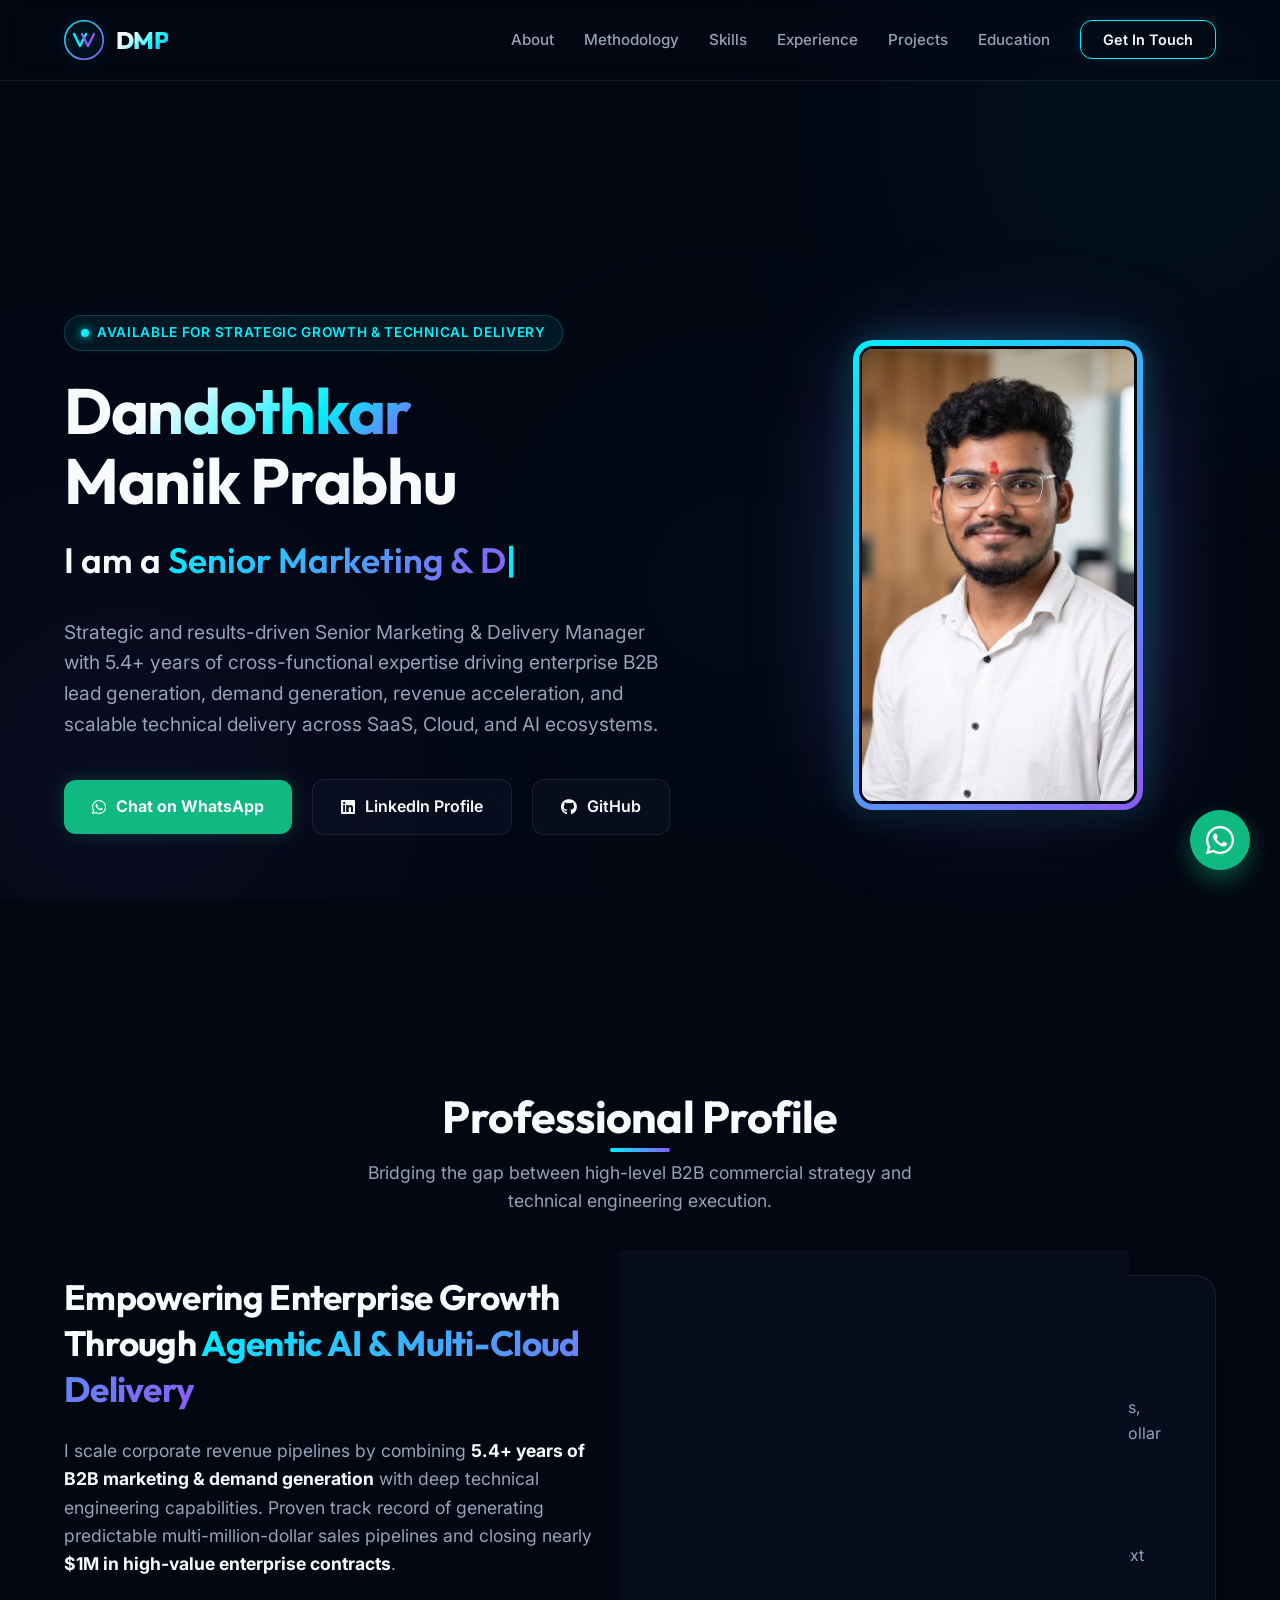
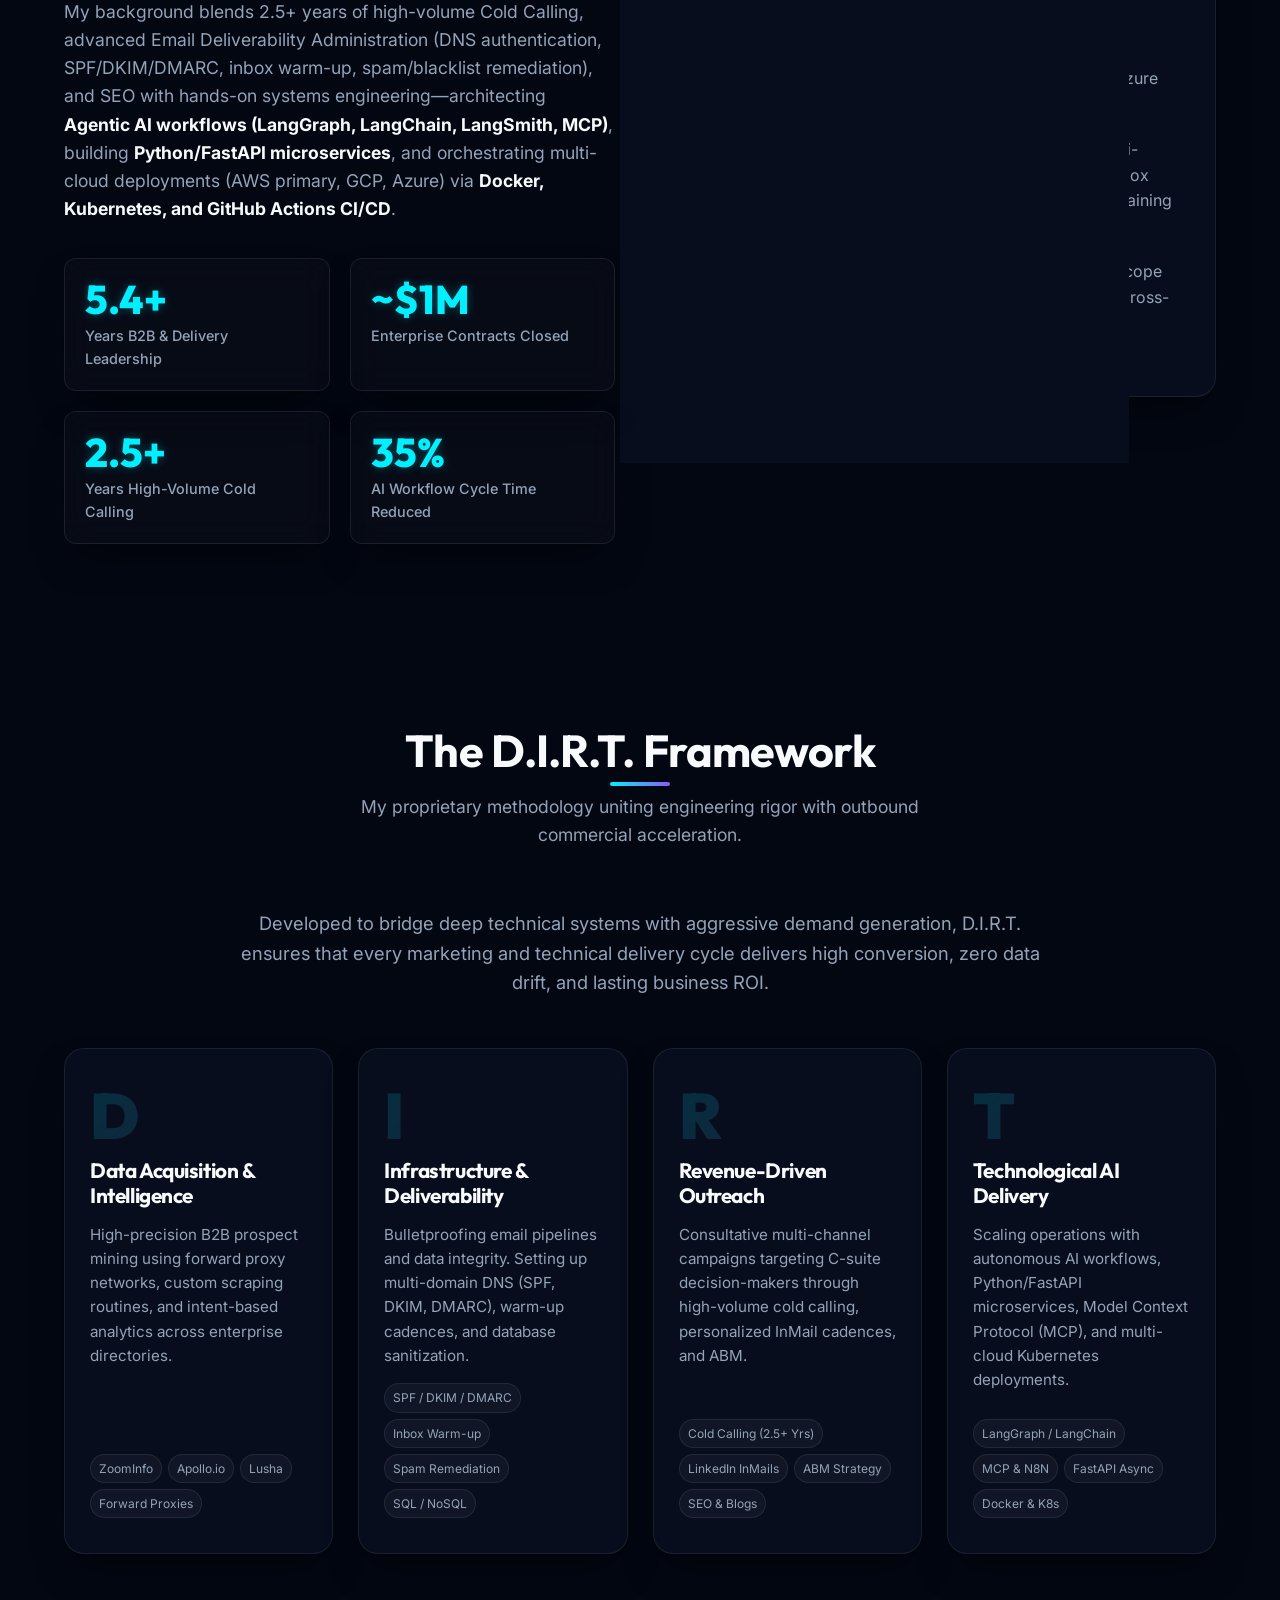
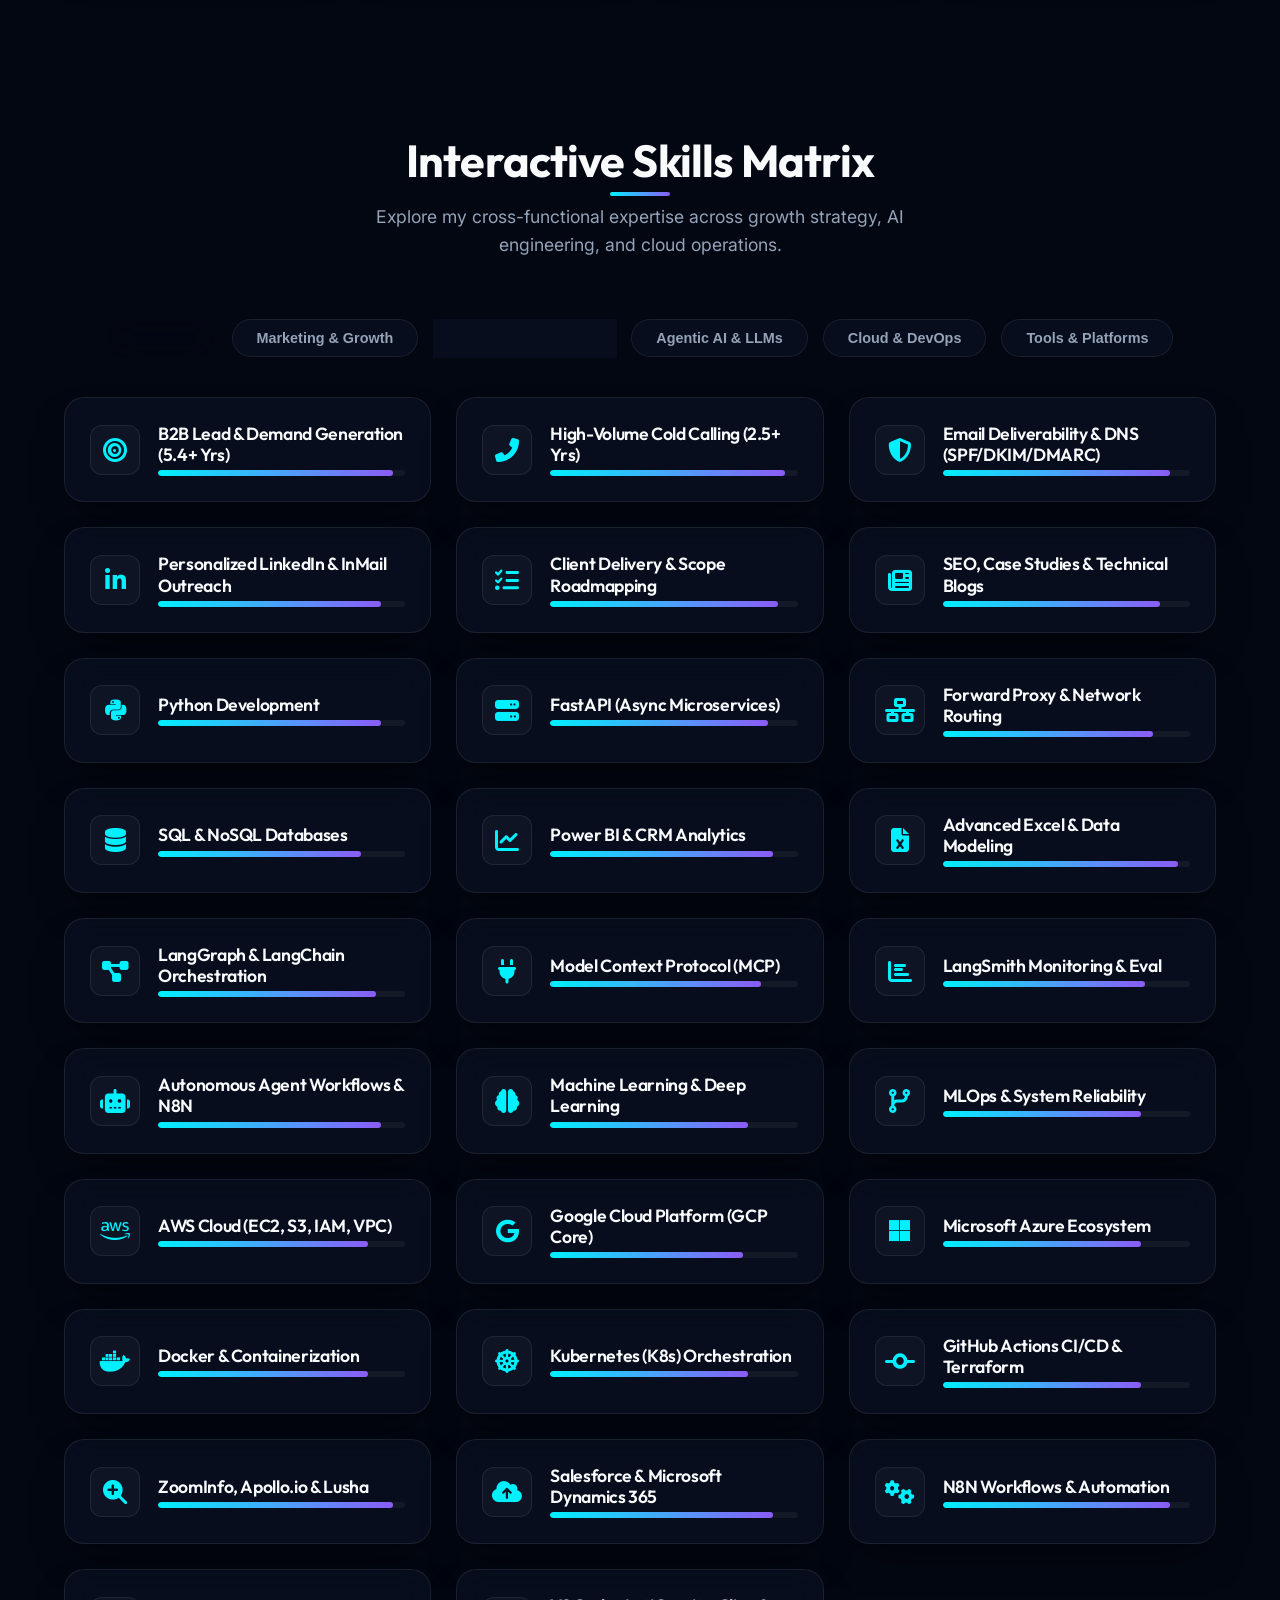
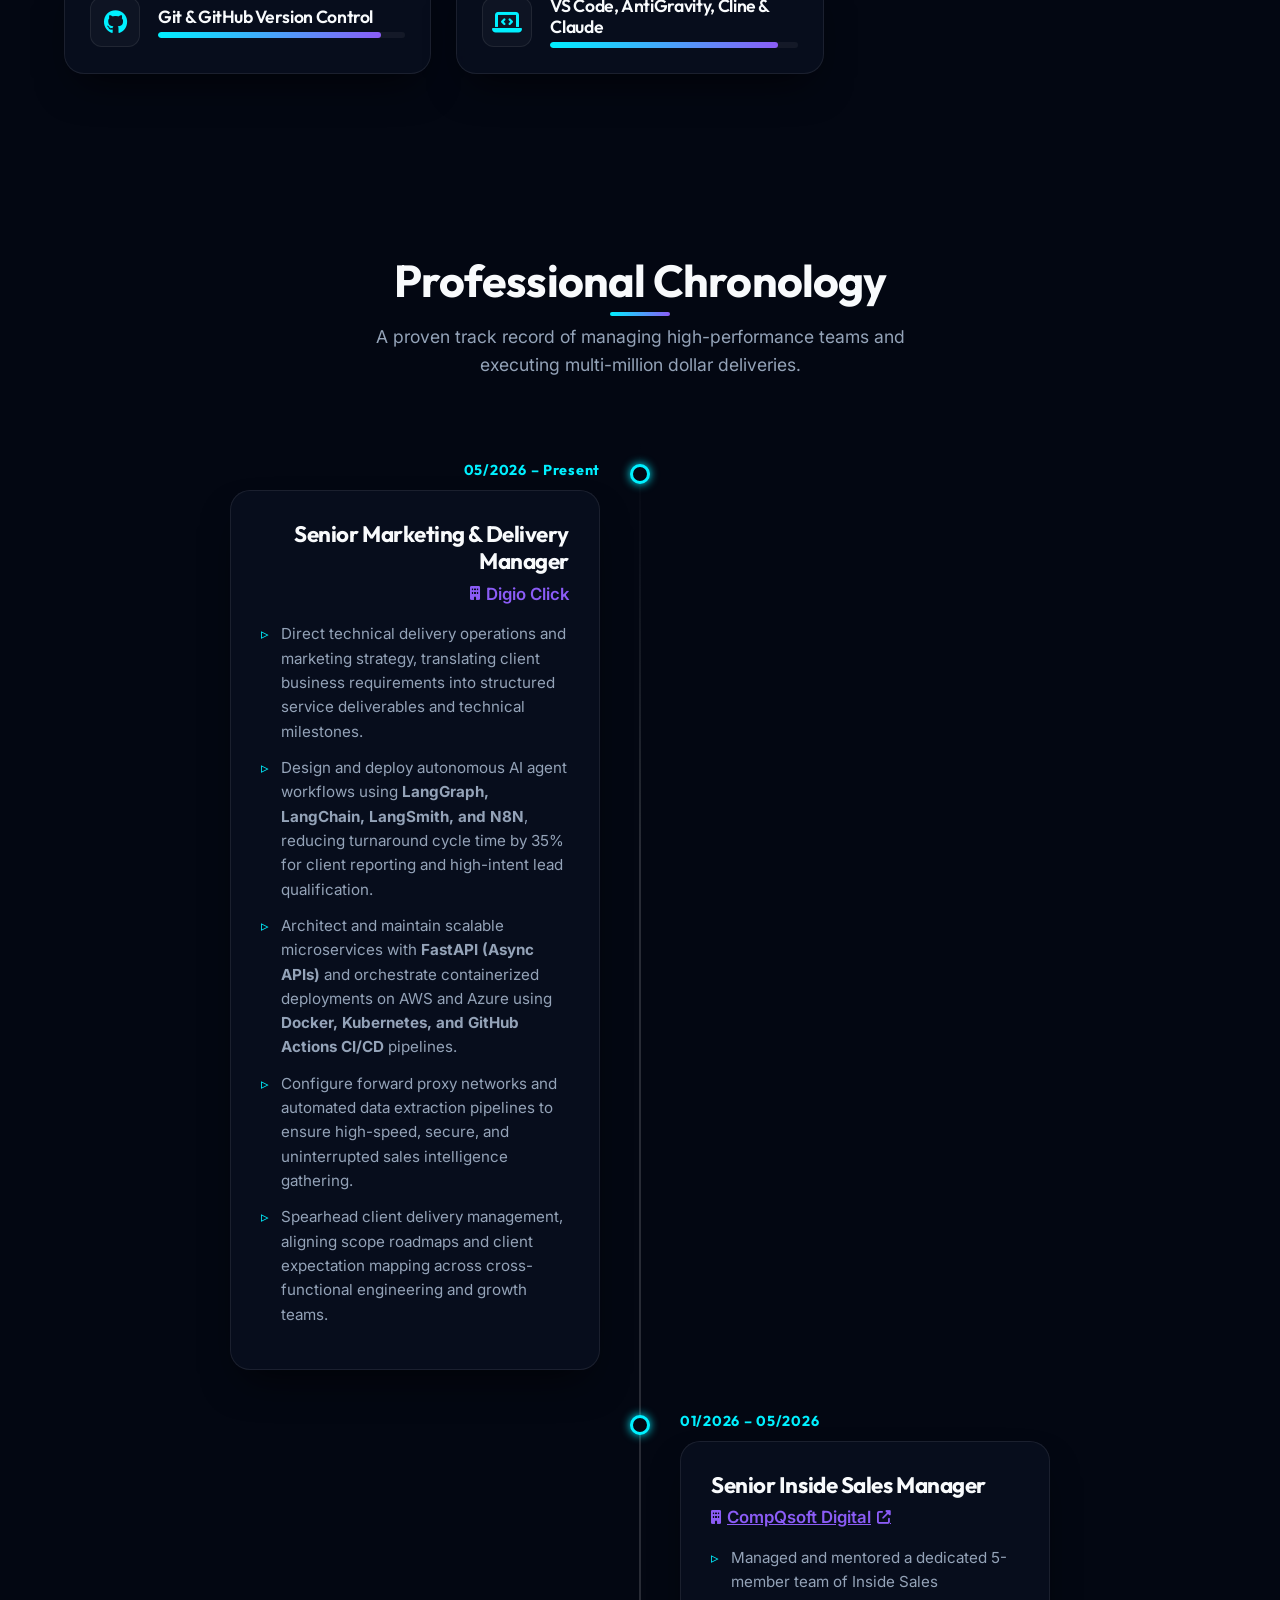
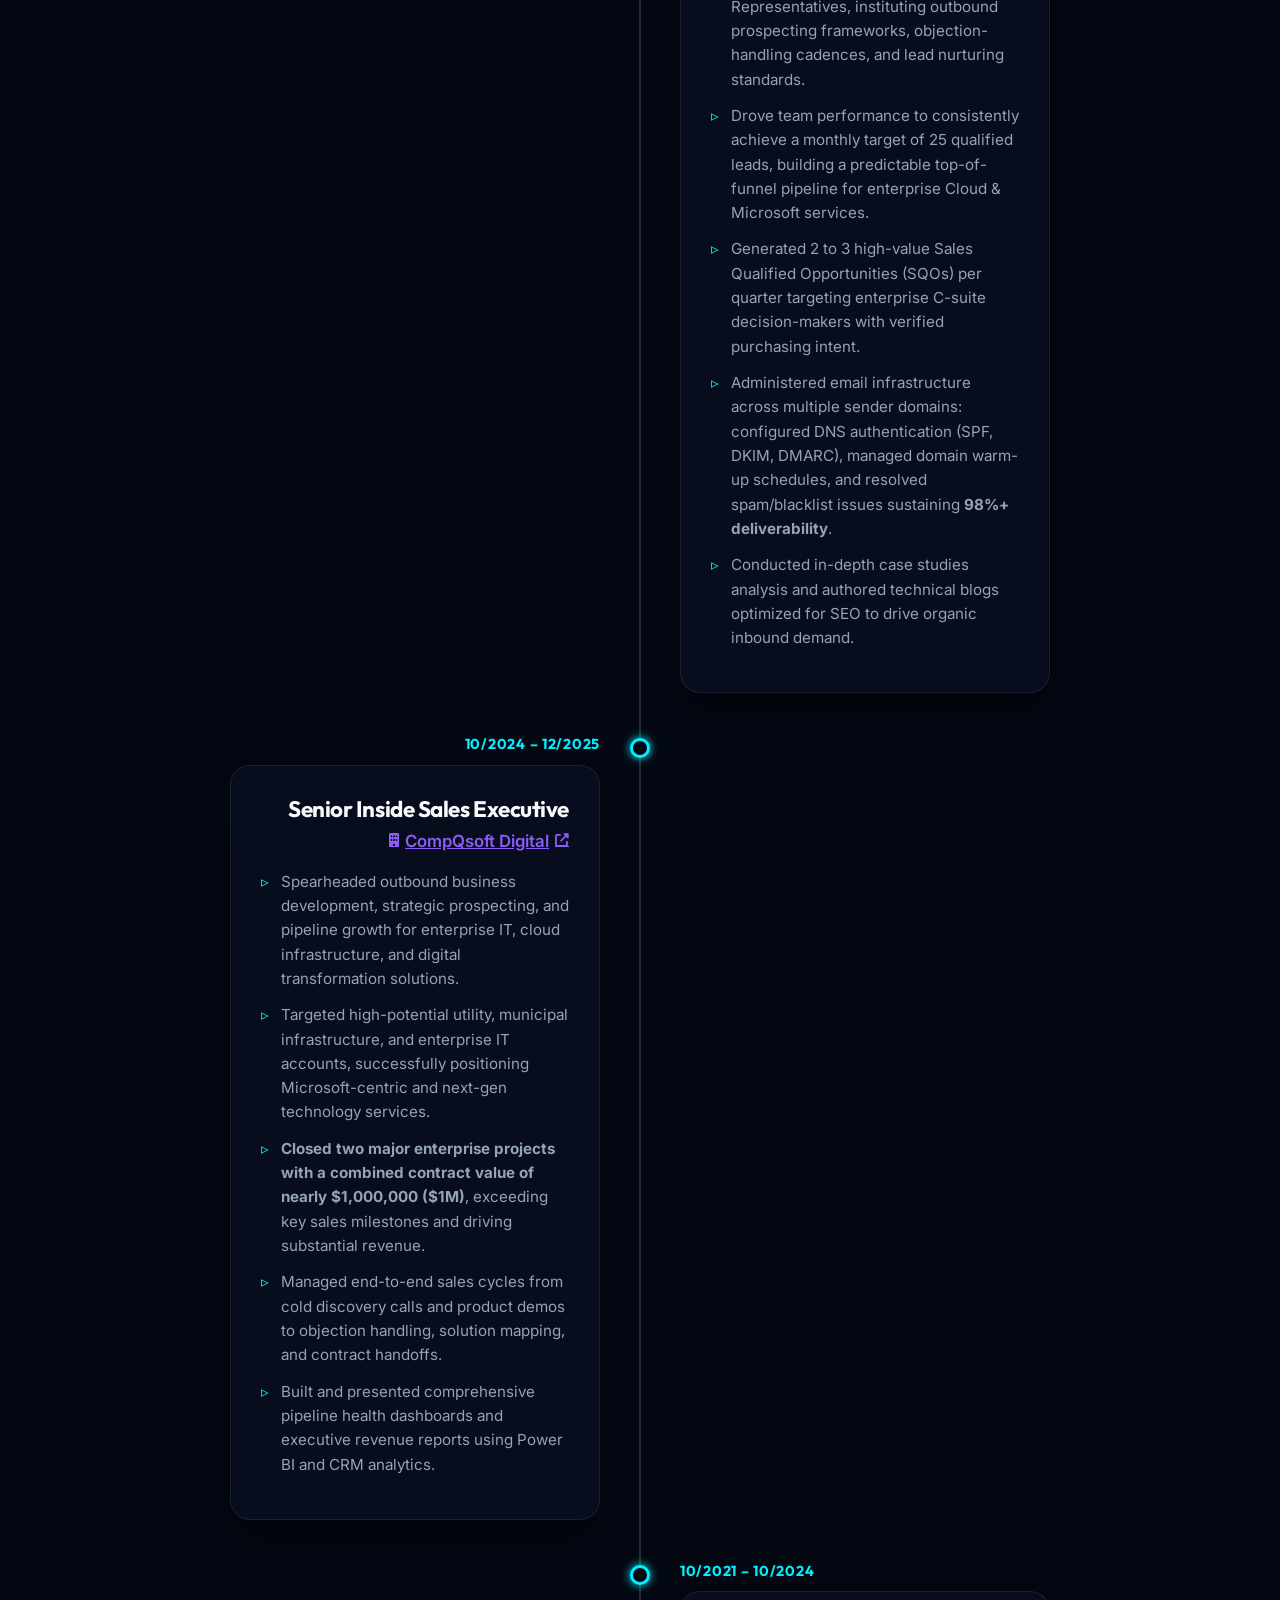
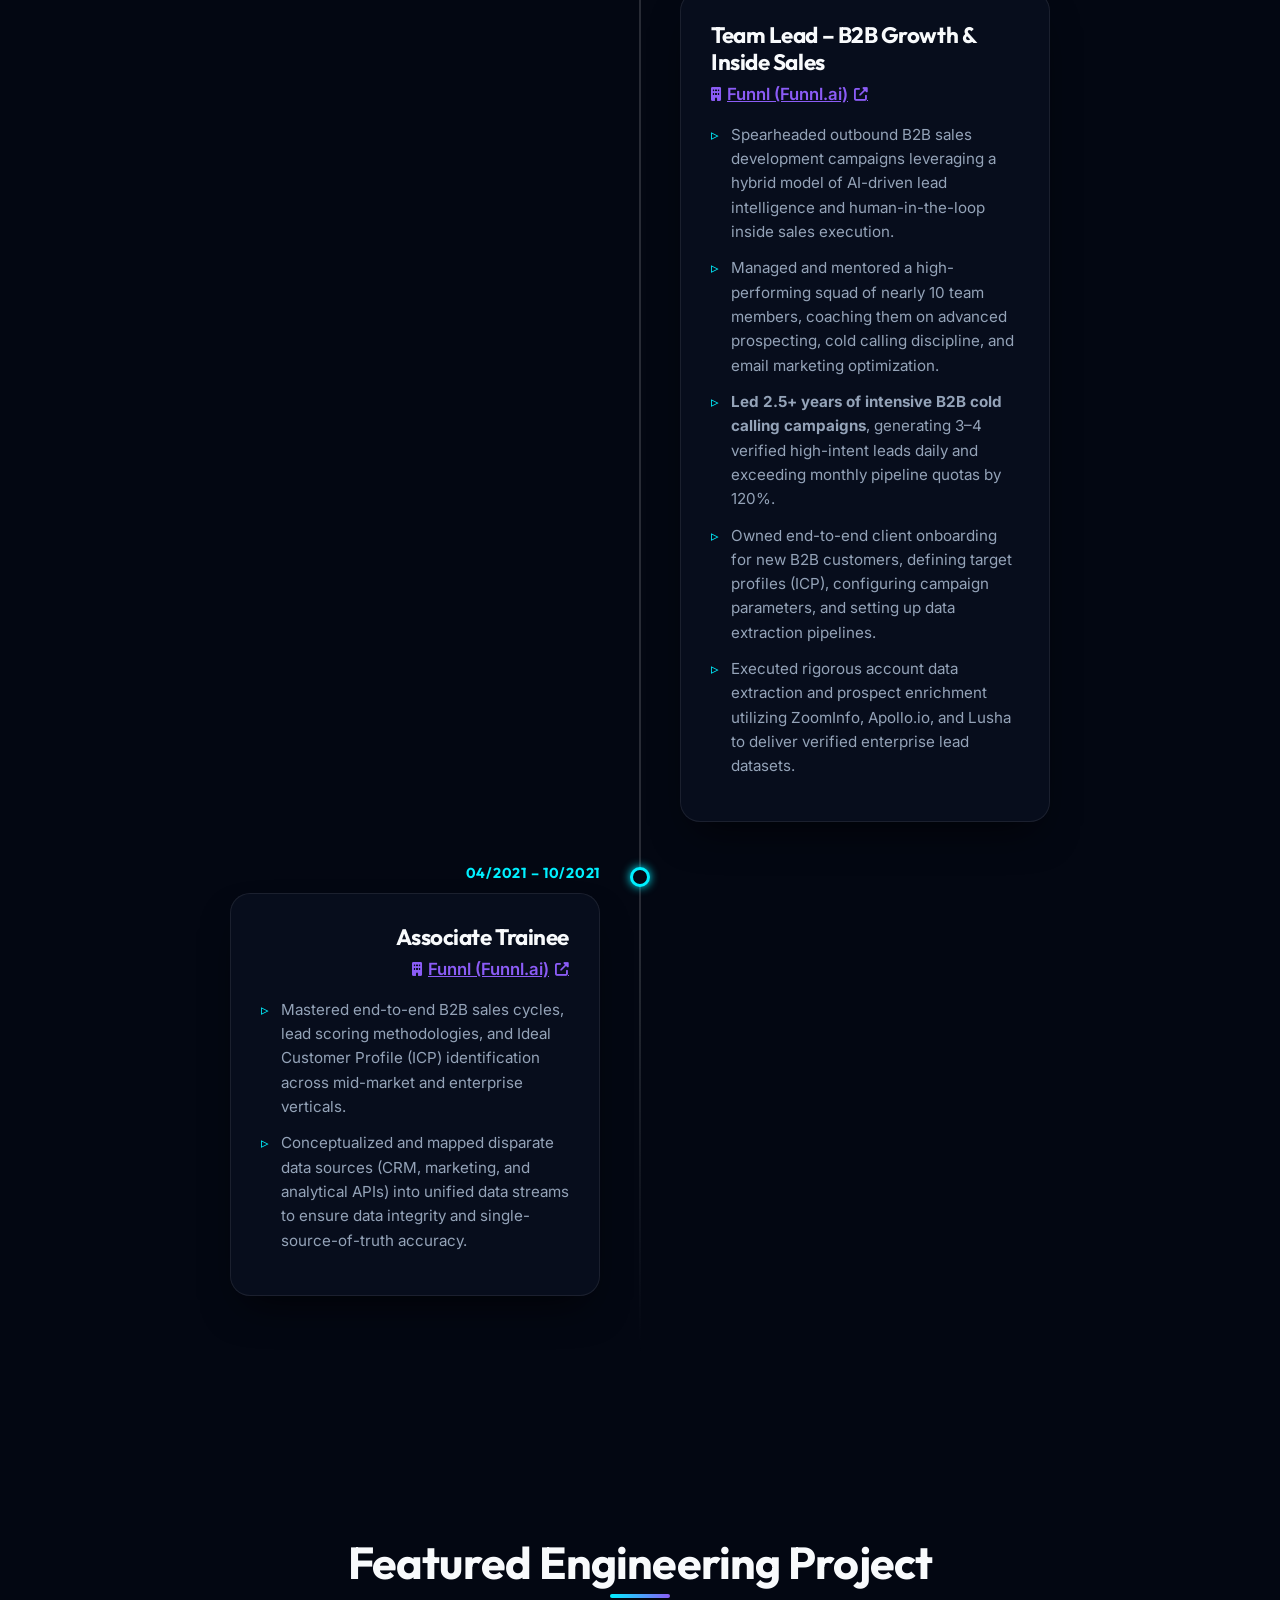
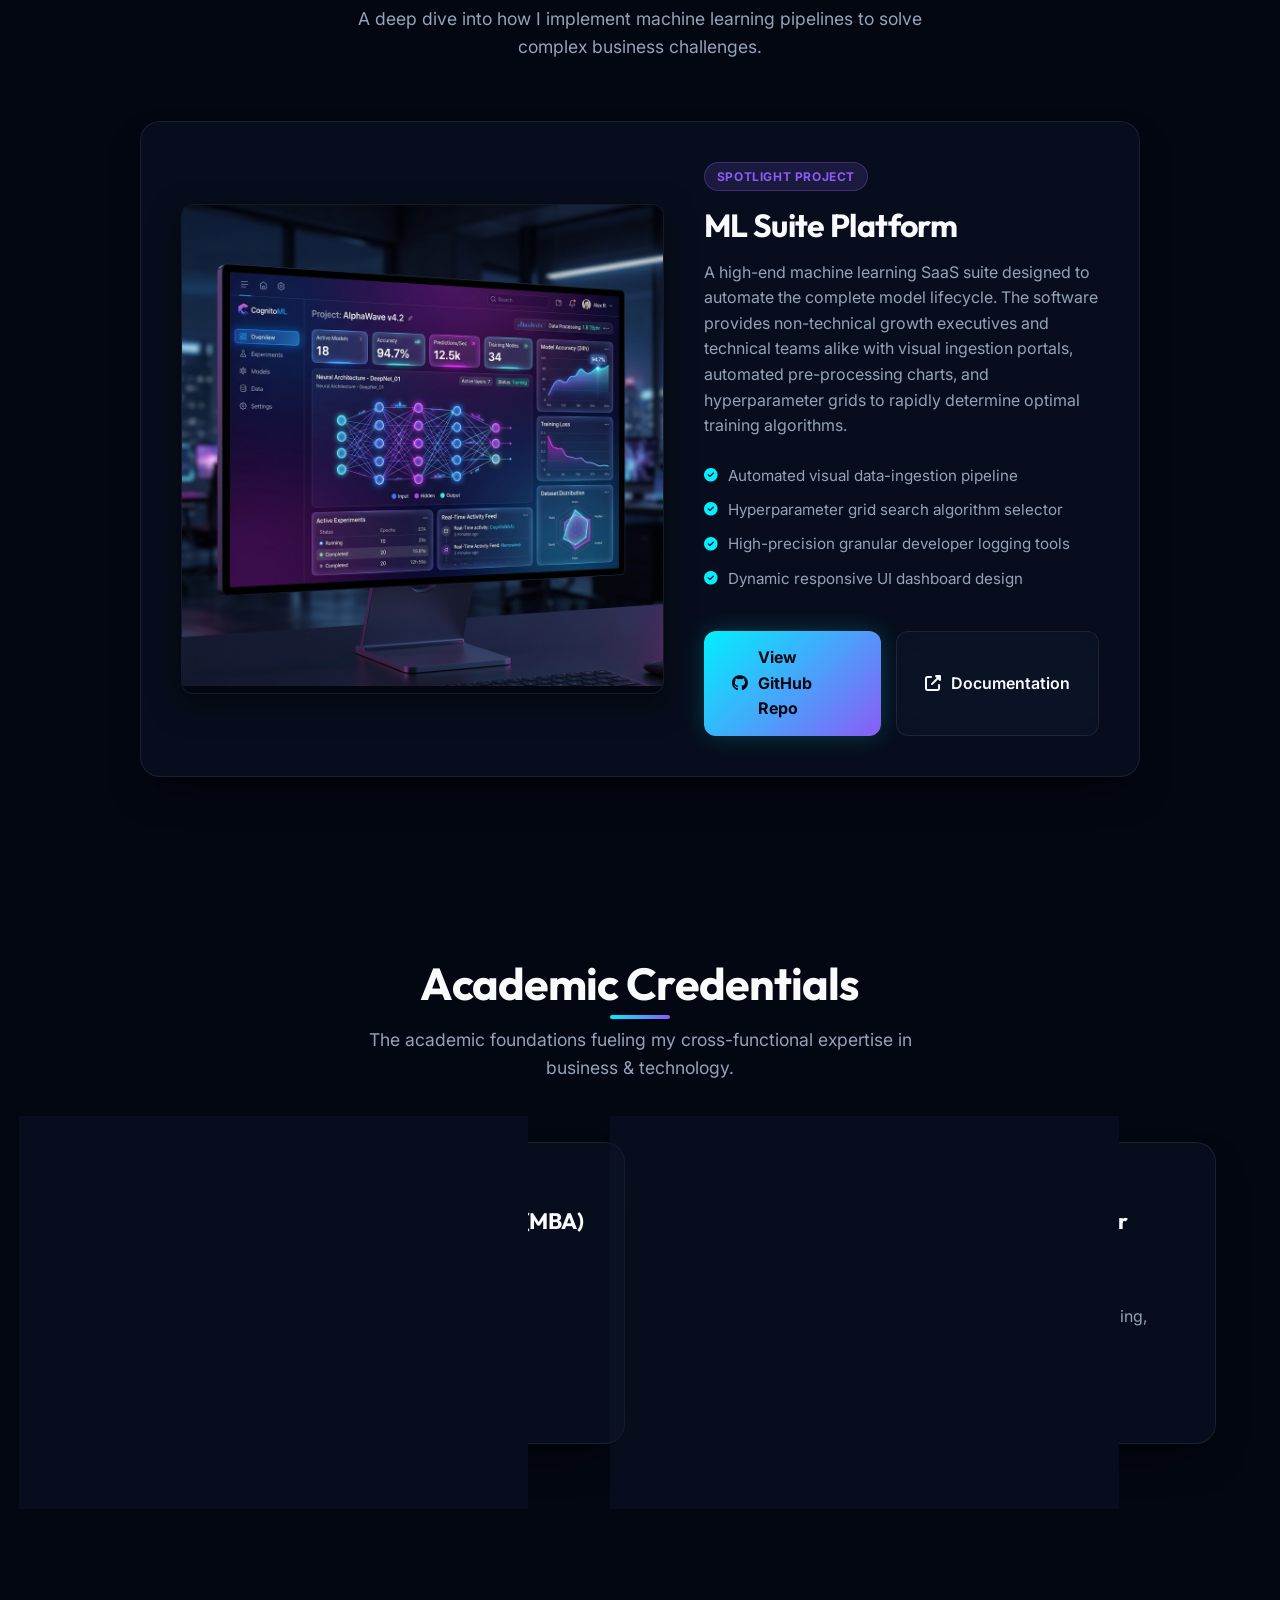
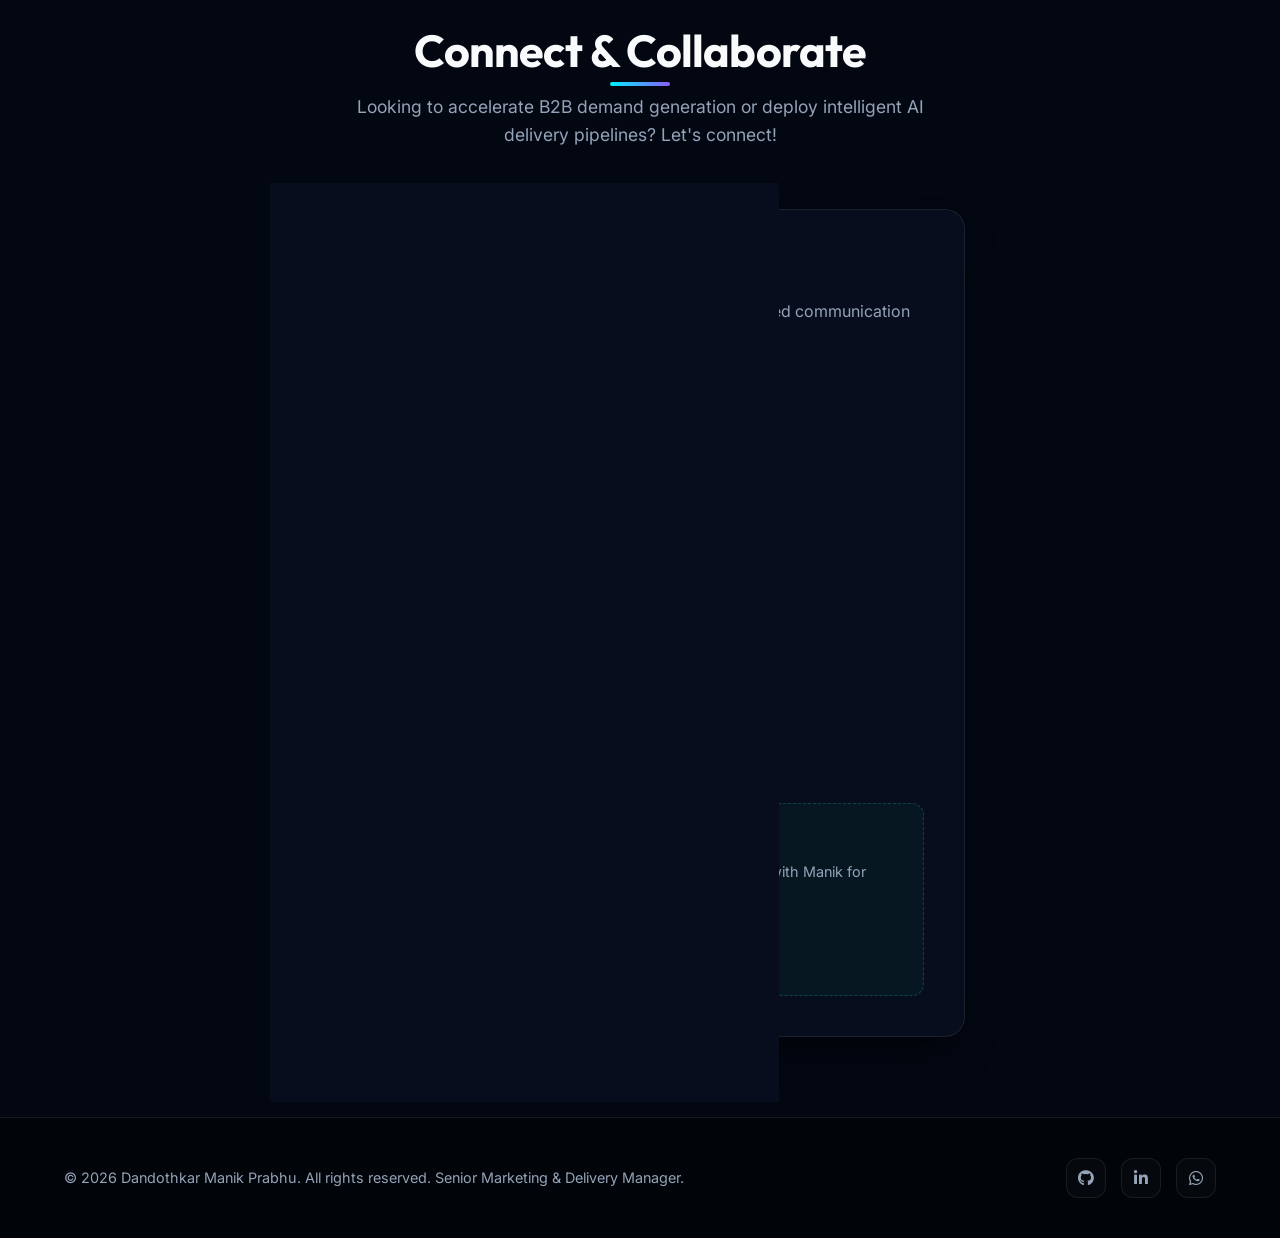
==== commit 65af88d3: "Update portfolio with Senior Marketing & Delivery Manager profile, updated experience, skills, and l" ====
--- a/index.html
+++ b/index.html
@@ -5,19 +5,19 @@
     <meta charset="UTF-8">
     <meta name="viewport" content="width=device-width, initial-scale=1.0">
     <meta name="description"
-        content="Professional Portfolio of Dandothkar Manik Prabhu - Senior Inside Sales Manager and AI Automation Expert. Explore projects in Python, N8N, LLMs, and high-performance B2B sales.">
+        content="Professional Portfolio of Dandothkar Manik Prabhu - Senior Marketing & Delivery Manager specializing in AI Solutions, B2B Growth, Multi-Cloud & DevOps Delivery.">
     <meta name="keywords"
-        content="Dandothkar Manik Prabhu, Manik Prabhu, Inside Sales, Inside Sales Manager, B2B Sales, AI Automation, N8N, Python, Vibe Coding, ML Suite, Machine Learning SaaS, Malla Reddy College, Hyderabad">
+        content="Dandothkar Manik Prabhu, Manik Prabhu, Senior Marketing & Delivery Manager, B2B Growth, Inside Sales, Agentic AI, LangGraph, LangChain, MCP, Python, FastAPI, Docker, Kubernetes, AWS, Cloud Delivery, Hyderabad">
     <meta name="author" content="Dandothkar Manik Prabhu">
 
     <!-- Open Graph (LinkedIn / Socials) -->
-    <meta property="og:title" content="Dandothkar Manik Prabhu | Inside Sales Manager & AI Automation">
+    <meta property="og:title" content="Dandothkar Manik Prabhu | Senior Marketing & Delivery Manager">
     <meta property="og:description"
-        content="Bridging the gap between B2B sales strategy and technical execution with intelligent, data-driven automation.">
+        content="Strategic and results-driven Senior Marketing & Delivery Manager with 5.4+ years of expertise driving enterprise B2B growth and scalable technical delivery across AI & Cloud ecosystems.">
     <meta property="og:image" content="manik_avatar.png">
     <meta property="og:type" content="website">
 
-    <title>Dandothkar Manik Prabhu | Inside Sales Manager & AI Automation</title>
+    <title>Dandothkar Manik Prabhu | Senior Marketing & Delivery Manager</title>
 
     <!-- CSS Stylesheets -->
     <link rel="stylesheet" href="style.css">
@@ -38,7 +38,7 @@
     <!-- Frosted Glass Navbar -->
     <header class="header-glass">
         <nav class="navbar">
-            <a href="#" class="logo-container">
+            <a href="#" class="logo-container" aria-label="Home">
                 <svg class="logo-svg" viewBox="0 0 100 100" fill="none" xmlns="http://www.w3.org/2000/svg">
                     <circle cx="50" cy="50" r="48" stroke="url(#logo-grad)" stroke-width="4" />
                     <path d="M25 35 L40 65 L55 35" stroke="var(--primary)" stroke-width="6" stroke-linecap="round"
@@ -67,7 +67,8 @@
                 <li><a href="#skills" class="nav-link">Skills</a></li>
                 <li><a href="#experience" class="nav-link">Experience</a></li>
                 <li><a href="#projects" class="nav-link">Projects</a></li>
-                <li><a href="#contact" class="nav-btn">Hire Me</a></li>
+                <li><a href="#education" class="nav-link">Education</a></li>
+                <li><a href="#contact" class="nav-btn">Get In Touch</a></li>
             </ul>
         </nav>
     </header>
@@ -79,7 +80,7 @@
                 <div class="hero-content">
                     <div class="hero-badge">
                         <span class="hero-badge-dot"></span>
-                        Available to Boost Your Sales Pipeline
+                        Available for Strategic Growth & Technical Delivery
                     </div>
                     <h1>
                         <span class="gradient-text">Dandothkar</span><br>
@@ -90,23 +91,26 @@
                             class="typewriter-cursor">|</span>
                     </div>
                     <p class="hero-description">
-                        Results-driven inside sales expert with 5 years of scaling B2B teams. I bridge the gap between
-                        high-level sales outreach and technical systems, building state-of-the-art AI-driven pipelines
-                        to optimize workflows and sustain commercial growth.
+                        Strategic and results-driven Senior Marketing & Delivery Manager with 5.4+ years of cross-functional
+                        expertise driving enterprise B2B lead generation, demand generation, revenue acceleration, and scalable
+                        technical delivery across SaaS, Cloud, and AI ecosystems.
                     </p>
                     <div class="hero-ctas">
                         <a href="#" class="btn-whatsapp whatsapp-route" id="hero-wa-btn">
                             <i class="fab fa-whatsapp"></i> Chat on WhatsApp
                         </a>
-                        <a href="#projects" class="btn-secondary">
-                            <i class="fas fa-project-diagram"></i> View Projects
+                        <a href="https://www.linkedin.com/in/manik-prabhu-aa440b1a0" target="_blank" rel="noopener noreferrer" class="btn-secondary">
+                            <i class="fab fa-linkedin"></i> LinkedIn Profile
+                        </a>
+                        <a href="https://github.com/manik305" target="_blank" rel="noopener noreferrer" class="btn-secondary">
+                            <i class="fab fa-github"></i> GitHub
                         </a>
                     </div>
                 </div>
                 <div class="hero-avatar-box">
                     <div class="hero-avatar-glow"></div>
                     <div class="hero-avatar-frame">
-                        <img src="manik_avatar.png" alt="Dandothkar Manik Prabhu Professional Profile"
+                        <img src="manik_avatar.png" alt="Dandothkar Manik Prabhu Profile Photo"
                             class="hero-avatar-img">
                     </div>
                 </div>
@@ -117,32 +121,35 @@
         <section class="about-section reveal" id="about">
             <div class="section-header">
                 <h2>Professional Profile</h2>
-                <p>Decoding the unique intersection of MBA Marketing strategy and BCA Technical foundation.</p>
+                <p>Bridging the gap between high-level B2B commercial strategy and technical engineering execution.</p>
             </div>
 
             <div class="about-grid">
                 <div class="about-left">
-                    <h3>Empowering B2B Pipelines Through <span class="gradient-accent">Cloud AI & Full-Stack
-                            Systems</span></h3>
+                    <h3>Empowering Enterprise Growth Through <span class="gradient-accent">Agentic AI & Multi-Cloud Delivery</span></h3>
                     <p>
-                        I scale corporate lead operations by merging <strong>advanced research methodologies</strong>
-                        with custom technical execution. Rather than running typical ad-hoc cold scripts, I architect
-                        automated data pipelines, ensuring maximum outreach precision and compliance.
+                        I scale corporate revenue pipelines by combining <strong>5.4+ years of B2B marketing & demand generation</strong>
+                        with deep technical engineering capabilities. Proven track record of generating predictable multi-million-dollar sales pipelines and closing nearly <strong>$1M in high-value enterprise contracts</strong>.
                     </p>
                     <p>
-                        With my academic background holding an <strong>MBA in Marketing</strong> and a <strong>Bachelor
-                            of Computer Applications (BCA)</strong>, I speak the language of both business growth and
-                        software engineering, making me an invaluable asset in high-tech consultative sales
-                        environments.
+                        My background blends 2.5+ years of high-volume Cold Calling, advanced Email Deliverability Administration (DNS authentication, SPF/DKIM/DMARC, inbox warm-up, spam/blacklist remediation), and SEO with hands-on systems engineering—architecting <strong>Agentic AI workflows (LangGraph, LangChain, LangSmith, MCP)</strong>, building <strong>Python/FastAPI microservices</strong>, and orchestrating multi-cloud deployments (AWS primary, GCP, Azure) via <strong>Docker, Kubernetes, and GitHub Actions CI/CD</strong>.
                     </p>
                     <div class="about-stats">
                         <div class="stat-card glass-panel">
-                            <div class="stat-num">5+</div>
-                            <div class="stat-label">Years B2B Inside Sales Experience</div>
+                            <div class="stat-num">5.4+</div>
+                            <div class="stat-label">Years B2B & Delivery Leadership</div>
                         </div>
                         <div class="stat-card glass-panel">
-                            <div class="stat-num">3-4</div>
-                            <div class="stat-label">High-Quality Leads Generated/Day</div>
+                            <div class="stat-num">~$1M</div>
+                            <div class="stat-label">Enterprise Contracts Closed</div>
+                        </div>
+                        <div class="stat-card glass-panel">
+                            <div class="stat-num">2.5+</div>
+                            <div class="stat-label">Years High-Volume Cold Calling</div>
+                        </div>
+                        <div class="stat-card glass-panel">
+                            <div class="stat-num">35%</div>
+                            <div class="stat-label">AI Workflow Cycle Time Reduced</div>
                         </div>
                     </div>
                 </div>
@@ -150,14 +157,11 @@
                 <div class="about-right-card glass-panel">
                     <h4><i class="fas fa-briefcase"></i> Executive Focus Areas</h4>
                     <ul class="about-bullets">
-                        <li><strong>Team Leadership & Scale:</strong> Managing specialized associate teams, establishing
-                            operational key performance indicators (KPIs), and ensuring technical training.</li>
-                        <li><strong>Multi-Channel Strategy:</strong> Coordinating unified outreach across cold-calling
-                            databases, optimized email cadences, and customized LinkedIn InMail sequences.</li>
-                        <li><strong>Technical AI Workflows:</strong> Utilizing multi-agent orchestration tools like N8N,
-                            customized Python automation, and LLMs to automate modern data cycles.</li>
-                        <li><strong>High-Integrity Data Audits:</strong> Conducting rigorous data-acquisition research
-                            via Zoominfo, custom crawlers, and APIs to filter out stale profiles.</li>
+                        <li><strong>B2B Growth & Revenue Acceleration:</strong> Outbound prospecting frameworks, consultative sales cadences, account-based marketing (ABM), and multi-million-dollar pipeline generation.</li>
+                        <li><strong>Agentic AI & Workflow Automation:</strong> Designing and deploying autonomous AI agent workflows with LangGraph, LangChain, LangSmith, and Model Context Protocol (MCP) for real-time lead intelligence.</li>
+                        <li><strong>Multi-Cloud & API Architecture:</strong> Developing asynchronous Python/FastAPI microservices and containerized deployments across AWS, GCP, and Azure using Docker, Kubernetes, and CI/CD pipelines.</li>
+                        <li><strong>Email Infrastructure & Deliverability:</strong> Managing multi-domain DNS authentication (SPF, DKIM, DMARC), inbox warm-up schedules, spam/blacklist remediation sustaining 98%+ deliverability.</li>
+                        <li><strong>Technical Delivery Management:</strong> Aligning service scope roadmaps, client expectation mapping, and leading cross-functional engineering and growth squads.</li>
                     </ul>
                 </div>
             </div>
@@ -167,65 +171,63 @@
         <section class="dirt-section reveal" id="dirt">
             <div class="section-header">
                 <h2>The D.I.R.T. Framework</h2>
-                <p>My proprietary sales execution and data enrichment methodology for scaling modern B2B pipelines.</p>
+                <p>My proprietary methodology uniting engineering rigor with outbound commercial acceleration.</p>
             </div>
 
             <div class="dirt-intro">
-                Developed as a customized approach combining software engineering discipline with aggressive marketing
-                tactics, D.I.R.T. ensures that every outbound campaign achieves high conversion, low churn, and deep
-                pipeline resilience.
+                Developed to bridge deep technical systems with aggressive demand generation, D.I.R.T. ensures that every marketing and technical delivery cycle delivers high conversion, zero data drift, and lasting business ROI.
             </div>
 
             <div class="dirt-grid">
                 <!-- D Card -->
                 <div class="dirt-card glass-panel">
                     <div class="dirt-letter">D</div>
-                    <h3 class="dirt-title">Data Acquisition</h3>
-                    <p class="dirt-desc">Advanced primary & secondary research mining high-quality B2B contacts.
-                        Extracting profiles with intent-based analytics and data-integrity scrubbing.</p>
+                    <h3 class="dirt-title">Data Acquisition & Intelligence</h3>
+                    <p class="dirt-desc">High-precision B2B prospect mining using forward proxy networks, custom scraping routines, and intent-based analytics across enterprise directories.</p>
                     <div class="dirt-pills">
-                        <span class="dirt-pill">Zoominfo</span>
-                        <span class="dirt-pill">Lead Scraping</span>
-                        <span class="dirt-pill">Data Enrichment</span>
+                        <span class="dirt-pill">ZoomInfo</span>
+                        <span class="dirt-pill">Apollo.io</span>
+                        <span class="dirt-pill">Lusha</span>
+                        <span class="dirt-pill">Forward Proxies</span>
                     </div>
                 </div>
 
                 <!-- I Card -->
                 <div class="dirt-card glass-panel">
                     <div class="dirt-letter">I</div>
-                    <h3 class="dirt-title">Integrity & Precision</h3>
-                    <p class="dirt-desc">Protecting pipeline health. Verifying emails, cleaning phone directories, and
-                        cross-referencing contact records to minimize bounce rates and maximize deliverability.</p>
+                    <h3 class="dirt-title">Infrastructure & Deliverability</h3>
+                    <p class="dirt-desc">Bulletproofing email pipelines and data integrity. Setting up multi-domain DNS (SPF, DKIM, DMARC), warm-up cadences, and database sanitization.</p>
                     <div class="dirt-pills">
-                        <span class="dirt-pill">SQL/NoSQL</span>
-                        <span class="dirt-pill">Data Cleaning</span>
-                        <span class="dirt-pill">Advanced Excel</span>
+                        <span class="dirt-pill">SPF / DKIM / DMARC</span>
+                        <span class="dirt-pill">Inbox Warm-up</span>
+                        <span class="dirt-pill">Spam Remediation</span>
+                        <span class="dirt-pill">SQL / NoSQL</span>
                     </div>
                 </div>
 
                 <!-- R Card -->
                 <div class="dirt-card glass-panel">
                     <div class="dirt-letter">R</div>
-                    <h3 class="dirt-title">Research-backed Outreach</h3>
-                    <p class="dirt-desc">Consultative engagement strategies based on deep company pain-point analysis.
-                        Orchestrating cold calls, highly personalized emails, and LinkedIn InMails.</p>
+                    <h3 class="dirt-title">Revenue-Driven Outreach</h3>
+                    <p class="dirt-desc">Consultative multi-channel campaigns targeting C-suite decision-makers through high-volume cold calling, personalized InMail cadences, and ABM.</p>
                     <div class="dirt-pills">
-                        <span class="dirt-pill">InMails</span>
-                        <span class="dirt-pill">Cold Calling</span>
-                        <span class="dirt-pill">Consultative Sales</span>
+                        <span class="dirt-pill">Cold Calling (2.5+ Yrs)</span>
+                        <span class="dirt-pill">LinkedIn InMails</span>
+                        <span class="dirt-pill">ABM Strategy</span>
+                        <span class="dirt-pill">SEO & Blogs</span>
                     </div>
                 </div>
 
                 <!-- T Card -->
                 <div class="dirt-card glass-panel">
                     <div class="dirt-letter">T</div>
-                    <h3 class="dirt-title">Technological Automation</h3>
-                    <p class="dirt-desc">Modernizing legacy sales cycles with next-gen automated processes. Leveraging
-                        N8N pipelines, LLMs, Python crawlers, and Vibe Coding protocols.</p>
+                    <h3 class="dirt-title">Technological AI Delivery</h3>
+                    <p class="dirt-desc">Scaling operations with autonomous AI workflows, Python/FastAPI microservices, Model Context Protocol (MCP), and multi-cloud Kubernetes deployments.</p>
                     <div class="dirt-pills">
-                        <span class="dirt-pill">N8N Workflows</span>
-                        <span class="dirt-pill">LLM Integration</span>
-                        <span class="dirt-pill">Vibe Coding</span>
+                        <span class="dirt-pill">LangGraph / LangChain</span>
+                        <span class="dirt-pill">MCP & N8N</span>
+                        <span class="dirt-pill">FastAPI Async</span>
+                        <span class="dirt-pill">Docker & K8s</span>
                     </div>
                 </div>
             </div>
@@ -235,167 +237,287 @@
         <section class="skills-section reveal" id="skills">
             <div class="section-header">
                 <h2>Interactive Skills Matrix</h2>
-                <p>Explore my technical proficiency and sales operations toolkit. Click tags to filter.</p>
+                <p>Explore my cross-functional expertise across growth strategy, AI engineering, and cloud operations.</p>
             </div>
 
             <div class="skills-container">
                 <div class="skills-filter">
                     <button class="filter-btn active" data-filter="all">All Skills</button>
-                    <button class="filter-btn" data-filter="sales">Sales & Strategy</button>
-                    <button class="filter-btn" data-filter="tech">Programming & Data</button>
-                    <button class="filter-btn" data-filter="ai">AI & Automation</button>
-                    <button class="filter-btn" data-filter="cloud">Cloud & Infrastructure</button>
+                    <button class="filter-btn" data-filter="marketing">Marketing & Growth</button>
+                    <button class="filter-btn" data-filter="tech">Engineering & APIs</button>
+                    <button class="filter-btn" data-filter="ai">Agentic AI & LLMs</button>
+                    <button class="filter-btn" data-filter="cloud">Cloud & DevOps</button>
+                    <button class="filter-btn" data-filter="tools">Tools & Platforms</button>
                 </div>
 
                 <div class="skills-grid">
-                    <!-- Sales Skills -->
-                    <div class="skill-card glass-panel" data-category="sales">
+                    <!-- Marketing & Growth Skills -->
+                    <div class="skill-card glass-panel" data-category="marketing">
                         <div class="skill-icon-box"><i class="fas fa-bullseye"></i></div>
                         <div class="skill-info">
-                            <h3 class="skill-name">Consultative B2B Sales</h3>
+                            <h3 class="skill-name">B2B Lead & Demand Generation (5.4+ Yrs)</h3>
                             <div class="skill-level-container">
                                 <div class="skill-level-bar" data-level="95%"></div>
                             </div>
                         </div>
                     </div>
-                    <div class="skill-card glass-panel" data-category="sales">
-                        <div class="skill-icon-box"><i class="fas fa-users-cog"></i></div>
-                        <div class="skill-info">
-                            <h3 class="skill-name">Team Leadership & KPIs</h3>
+                    <div class="skill-card glass-panel" data-category="marketing">
+                        <div class="skill-icon-box"><i class="fas fa-phone-alt"></i></div>
+                        <div class="skill-info">
+                            <h3 class="skill-name">High-Volume Cold Calling (2.5+ Yrs)</h3>
+                            <div class="skill-level-container">
+                                <div class="skill-level-bar" data-level="95%"></div>
+                            </div>
+                        </div>
+                    </div>
+                    <div class="skill-card glass-panel" data-category="marketing">
+                        <div class="skill-icon-box"><i class="fas fa-shield-alt"></i></div>
+                        <div class="skill-info">
+                            <h3 class="skill-name">Email Deliverability & DNS (SPF/DKIM/DMARC)</h3>
+                            <div class="skill-level-container">
+                                <div class="skill-level-bar" data-level="92%"></div>
+                            </div>
+                        </div>
+                    </div>
+                    <div class="skill-card glass-panel" data-category="marketing">
+                        <div class="skill-icon-box"><i class="fab fa-linkedin-in"></i></div>
+                        <div class="skill-info">
+                            <h3 class="skill-name">Personalized LinkedIn & InMail Outreach</h3>
                             <div class="skill-level-container">
                                 <div class="skill-level-bar" data-level="90%"></div>
                             </div>
                         </div>
                     </div>
-                    <div class="skill-card glass-panel" data-category="sales">
-                        <div class="skill-icon-box"><i class="fas fa-phone-alt"></i></div>
-                        <div class="skill-info">
-                            <h3 class="skill-name">Cold Calling & Prospecting</h3>
-                            <div class="skill-level-container">
-                                <div class="skill-level-bar" data-level="95%"></div>
-                            </div>
-                        </div>
-                    </div>
-                    <div class="skill-card glass-panel" data-category="sales">
-                        <div class="skill-icon-box"><i class="fas fa-search"></i></div>
-                        <div class="skill-info">
-                            <h3 class="skill-name">ZoomInfo B2B Intelligence</h3>
+                    <div class="skill-card glass-panel" data-category="marketing">
+                        <div class="skill-icon-box"><i class="fas fa-tasks"></i></div>
+                        <div class="skill-info">
+                            <h3 class="skill-name">Client Delivery & Scope Roadmapping</h3>
                             <div class="skill-level-container">
                                 <div class="skill-level-bar" data-level="92%"></div>
                             </div>
                         </div>
                     </div>
-                    <div class="skill-card glass-panel" data-category="sales">
-                        <div class="skill-icon-box"><i class="fab fa-linkedin-in"></i></div>
-                        <div class="skill-info">
-                            <h3 class="skill-name">LinkedIn InMail Cadences</h3>
-                            <div class="skill-level-container">
-                                <div class="skill-level-bar" data-level="90%"></div>
-                            </div>
-                        </div>
-                    </div>
-
-                    <!-- Tech Skills -->
+                    <div class="skill-card glass-panel" data-category="marketing">
+                        <div class="skill-icon-box"><i class="fas fa-newspaper"></i></div>
+                        <div class="skill-info">
+                            <h3 class="skill-name">SEO, Case Studies & Technical Blogs</h3>
+                            <div class="skill-level-container">
+                                <div class="skill-level-bar" data-level="88%"></div>
+                            </div>
+                        </div>
+                    </div>
+
+                    <!-- Tech & APIs Skills -->
                     <div class="skill-card glass-panel" data-category="tech">
                         <div class="skill-icon-box"><i class="fab fa-python"></i></div>
                         <div class="skill-info">
-                            <h3 class="skill-name">Python Automation</h3>
+                            <h3 class="skill-name">Python Development</h3>
+                            <div class="skill-level-container">
+                                <div class="skill-level-bar" data-level="90%"></div>
+                            </div>
+                        </div>
+                    </div>
+                    <div class="skill-card glass-panel" data-category="tech">
+                        <div class="skill-icon-box"><i class="fas fa-server"></i></div>
+                        <div class="skill-info">
+                            <h3 class="skill-name">FastAPI (Async Microservices)</h3>
+                            <div class="skill-level-container">
+                                <div class="skill-level-bar" data-level="88%"></div>
+                            </div>
+                        </div>
+                    </div>
+                    <div class="skill-card glass-panel" data-category="tech">
+                        <div class="skill-icon-box"><i class="fas fa-network-wired"></i></div>
+                        <div class="skill-info">
+                            <h3 class="skill-name">Forward Proxy & Network Routing</h3>
                             <div class="skill-level-container">
                                 <div class="skill-level-bar" data-level="85%"></div>
+                            </div>
+                        </div>
+                    </div>
+                    <div class="skill-card glass-panel" data-category="tech">
+                        <div class="skill-icon-box"><i class="fas fa-database"></i></div>
+                        <div class="skill-info">
+                            <h3 class="skill-name">SQL & NoSQL Databases</h3>
+                            <div class="skill-level-container">
+                                <div class="skill-level-bar" data-level="82%"></div>
+                            </div>
+                        </div>
+                    </div>
+                    <div class="skill-card glass-panel" data-category="tech">
+                        <div class="skill-icon-box"><i class="fas fa-chart-line"></i></div>
+                        <div class="skill-info">
+                            <h3 class="skill-name">Power BI & CRM Analytics</h3>
+                            <div class="skill-level-container">
+                                <div class="skill-level-bar" data-level="90%"></div>
                             </div>
                         </div>
                     </div>
                     <div class="skill-card glass-panel" data-category="tech">
                         <div class="skill-icon-box"><i class="fas fa-file-excel"></i></div>
                         <div class="skill-info">
-                            <h3 class="skill-name">Advanced Excel & VBA</h3>
+                            <h3 class="skill-name">Advanced Excel & Data Modeling</h3>
                             <div class="skill-level-container">
                                 <div class="skill-level-bar" data-level="95%"></div>
                             </div>
                         </div>
                     </div>
-                    <div class="skill-card glass-panel" data-category="tech">
-                        <div class="skill-icon-box"><i class="fas fa-database"></i></div>
-                        <div class="skill-info">
-                            <h3 class="skill-name">Basic SQL & NoSQL</h3>
-                            <div class="skill-level-container">
-                                <div class="skill-level-bar" data-level="75%"></div>
-                            </div>
-                        </div>
-                    </div>
-                    <div class="skill-card glass-panel" data-category="tech">
-                        <div class="skill-icon-box"><i class="fas fa-bolt"></i></div>
-                        <div class="skill-info">
-                            <h3 class="skill-name">Vibe Coding & Prototyping</h3>
-                            <div class="skill-level-container">
-                                <div class="skill-level-bar" data-level="90%"></div>
-                            </div>
-                        </div>
-                    </div>
-                    <div class="skill-card glass-panel" data-category="tech">
-                        <div class="skill-icon-box"><i class="fas fa-chart-bar"></i></div>
-                        <div class="skill-info">
-                            <h3 class="skill-name">Power BI Dashboards</h3>
-                            <div class="skill-level-container">
-                                <div class="skill-level-bar" data-level="80%"></div>
-                            </div>
-                        </div>
-                    </div>
-
-                    <!-- AI Skills -->
+
+                    <!-- Agentic AI Skills -->
                     <div class="skill-card glass-panel" data-category="ai">
                         <div class="skill-icon-box"><i class="fas fa-project-diagram"></i></div>
                         <div class="skill-info">
-                            <h3 class="skill-name">N8N Workflow Integration</h3>
+                            <h3 class="skill-name">LangGraph & LangChain Orchestration</h3>
                             <div class="skill-level-container">
                                 <div class="skill-level-bar" data-level="88%"></div>
+                            </div>
+                        </div>
+                    </div>
+                    <div class="skill-card glass-panel" data-category="ai">
+                        <div class="skill-icon-box"><i class="fas fa-plug"></i></div>
+                        <div class="skill-info">
+                            <h3 class="skill-name">Model Context Protocol (MCP)</h3>
+                            <div class="skill-level-container">
+                                <div class="skill-level-bar" data-level="85%"></div>
+                            </div>
+                        </div>
+                    </div>
+                    <div class="skill-card glass-panel" data-category="ai">
+                        <div class="skill-icon-box"><i class="fas fa-chart-bar"></i></div>
+                        <div class="skill-info">
+                            <h3 class="skill-name">LangSmith Monitoring & Eval</h3>
+                            <div class="skill-level-container">
+                                <div class="skill-level-bar" data-level="82%"></div>
                             </div>
                         </div>
                     </div>
                     <div class="skill-card glass-panel" data-category="ai">
                         <div class="skill-icon-box"><i class="fas fa-robot"></i></div>
                         <div class="skill-info">
-                            <h3 class="skill-name">LLM Prompts & Fine-Tuning</h3>
-                            <div class="skill-level-container">
-                                <div class="skill-level-bar" data-level="85%"></div>
-                            </div>
-                        </div>
-                    </div>
-                    <div class="skill-card glass-panel" data-category="ai">
-                        <div class="skill-icon-box"><i class="fas fa-plug"></i></div>
-                        <div class="skill-info">
-                            <h3 class="skill-name">Model Context Protocol (MCP)</h3>
-                            <div class="skill-level-container">
-                                <div class="skill-level-bar" data-level="80%"></div>
+                            <h3 class="skill-name">Autonomous Agent Workflows & N8N</h3>
+                            <div class="skill-level-container">
+                                <div class="skill-level-bar" data-level="90%"></div>
                             </div>
                         </div>
                     </div>
                     <div class="skill-card glass-panel" data-category="ai">
                         <div class="skill-icon-box"><i class="fas fa-brain"></i></div>
                         <div class="skill-info">
-                            <h3 class="skill-name">Machine Learning Lifecycles</h3>
-                            <div class="skill-level-container">
-                                <div class="skill-level-bar" data-level="75%"></div>
-                            </div>
-                        </div>
-                    </div>
-
-                    <!-- Cloud Skills -->
+                            <h3 class="skill-name">Machine Learning & Deep Learning</h3>
+                            <div class="skill-level-container">
+                                <div class="skill-level-bar" data-level="80%"></div>
+                            </div>
+                        </div>
+                    </div>
+                    <div class="skill-card glass-panel" data-category="ai">
+                        <div class="skill-icon-box"><i class="fas fa-code-branch"></i></div>
+                        <div class="skill-info">
+                            <h3 class="skill-name">MLOps & System Reliability</h3>
+                            <div class="skill-level-container">
+                                <div class="skill-level-bar" data-level="80%"></div>
+                            </div>
+                        </div>
+                    </div>
+
+                    <!-- Cloud & DevOps Skills -->
                     <div class="skill-card glass-panel" data-category="cloud">
                         <div class="skill-icon-box"><i class="fab fa-aws"></i></div>
                         <div class="skill-info">
-                            <h3 class="skill-name">Basic AWS Cloud</h3>
-                            <div class="skill-level-container">
-                                <div class="skill-level-bar" data-level="70%"></div>
+                            <h3 class="skill-name">AWS Cloud (EC2, S3, IAM, VPC)</h3>
+                            <div class="skill-level-container">
+                                <div class="skill-level-bar" data-level="85%"></div>
                             </div>
                         </div>
                     </div>
                     <div class="skill-card glass-panel" data-category="cloud">
-                        <div class="skill-icon-box"><i class="fas fa-cloud"></i></div>
-                        <div class="skill-info">
-                            <h3 class="skill-name">Basic Microsoft Azure</h3>
-                            <div class="skill-level-container">
-                                <div class="skill-level-bar" data-level="70%"></div>
+                        <div class="skill-icon-box"><i class="fab fa-google"></i></div>
+                        <div class="skill-info">
+                            <h3 class="skill-name">Google Cloud Platform (GCP Core)</h3>
+                            <div class="skill-level-container">
+                                <div class="skill-level-bar" data-level="78%"></div>
+                            </div>
+                        </div>
+                    </div>
+                    <div class="skill-card glass-panel" data-category="cloud">
+                        <div class="skill-icon-box"><i class="fab fa-microsoft"></i></div>
+                        <div class="skill-info">
+                            <h3 class="skill-name">Microsoft Azure Ecosystem</h3>
+                            <div class="skill-level-container">
+                                <div class="skill-level-bar" data-level="80%"></div>
+                            </div>
+                        </div>
+                    </div>
+                    <div class="skill-card glass-panel" data-category="cloud">
+                        <div class="skill-icon-box"><i class="fab fa-docker"></i></div>
+                        <div class="skill-info">
+                            <h3 class="skill-name">Docker & Containerization</h3>
+                            <div class="skill-level-container">
+                                <div class="skill-level-bar" data-level="85%"></div>
+                            </div>
+                        </div>
+                    </div>
+                    <div class="skill-card glass-panel" data-category="cloud">
+                        <div class="skill-icon-box"><i class="fas fa-dharmachakra"></i></div>
+                        <div class="skill-info">
+                            <h3 class="skill-name">Kubernetes (K8s) Orchestration</h3>
+                            <div class="skill-level-container">
+                                <div class="skill-level-bar" data-level="80%"></div>
+                            </div>
+                        </div>
+                    </div>
+                    <div class="skill-card glass-panel" data-category="cloud">
+                        <div class="skill-icon-box"><i class="fas fa-code-commit"></i></div>
+                        <div class="skill-info">
+                            <h3 class="skill-name">GitHub Actions CI/CD & Terraform</h3>
+                            <div class="skill-level-container">
+                                <div class="skill-level-bar" data-level="80%"></div>
+                            </div>
+                        </div>
+                    </div>
+
+                    <!-- Tools & Platforms -->
+                    <div class="skill-card glass-panel" data-category="tools">
+                        <div class="skill-icon-box"><i class="fas fa-search-plus"></i></div>
+                        <div class="skill-info">
+                            <h3 class="skill-name">ZoomInfo, Apollo.io & Lusha</h3>
+                            <div class="skill-level-container">
+                                <div class="skill-level-bar" data-level="95%"></div>
+                            </div>
+                        </div>
+                    </div>
+                    <div class="skill-card glass-panel" data-category="tools">
+                        <div class="skill-icon-box"><i class="fas fa-cloud-upload-alt"></i></div>
+                        <div class="skill-info">
+                            <h3 class="skill-name">Salesforce & Microsoft Dynamics 365</h3>
+                            <div class="skill-level-container">
+                                <div class="skill-level-bar" data-level="90%"></div>
+                            </div>
+                        </div>
+                    </div>
+                    <div class="skill-card glass-panel" data-category="tools">
+                        <div class="skill-icon-box"><i class="fas fa-cogs"></i></div>
+                        <div class="skill-info">
+                            <h3 class="skill-name">N8N Workflows & Automation</h3>
+                            <div class="skill-level-container">
+                                <div class="skill-level-bar" data-level="92%"></div>
+                            </div>
+                        </div>
+                    </div>
+                    <div class="skill-card glass-panel" data-category="tools">
+                        <div class="skill-icon-box"><i class="fab fa-github"></i></div>
+                        <div class="skill-info">
+                            <h3 class="skill-name">Git & GitHub Version Control</h3>
+                            <div class="skill-level-container">
+                                <div class="skill-level-bar" data-level="90%"></div>
+                            </div>
+                        </div>
+                    </div>
+                    <div class="skill-card glass-panel" data-category="tools">
+                        <div class="skill-icon-box"><i class="fas fa-laptop-code"></i></div>
+                        <div class="skill-info">
+                            <h3 class="skill-name">VS Code, AntiGravity, Cline & Claude</h3>
+                            <div class="skill-level-container">
+                                <div class="skill-level-bar" data-level="92%"></div>
                             </div>
                         </div>
                     </div>
@@ -407,51 +529,98 @@
         <section class="experience-section reveal" id="experience">
             <div class="section-header">
                 <h2>Professional Chronology</h2>
-                <p>A track record of managing specialized outbound teams and maximizing lead pipelines.</p>
+                <p>A proven track record of managing high-performance teams and executing multi-million dollar deliveries.</p>
             </div>
 
             <div class="timeline-container">
-                <!-- CompQsoft Digital -->
+                <!-- Digio Click -->
                 <div class="timeline-item">
                     <div class="timeline-dot"></div>
-                    <div class="timeline-date">10/2024 - Present</div>
+                    <div class="timeline-date">05/2026 – Present</div>
+                    <div class="timeline-panel glass-panel">
+                        <h3>Senior Marketing & Delivery Manager</h3>
+                        <div class="timeline-company">
+                            <i class="fas fa-building"></i> Digio Click
+                        </div>
+                        <ul>
+                            <li>Direct technical delivery operations and marketing strategy, translating client business requirements into structured service deliverables and technical milestones.</li>
+                            <li>Design and deploy autonomous AI agent workflows using <strong>LangGraph, LangChain, LangSmith, and N8N</strong>, reducing turnaround cycle time by 35% for client reporting and high-intent lead qualification.</li>
+                            <li>Architect and maintain scalable microservices with <strong>FastAPI (Async APIs)</strong> and orchestrate containerized deployments on AWS and Azure using <strong>Docker, Kubernetes, and GitHub Actions CI/CD</strong> pipelines.</li>
+                            <li>Configure forward proxy networks and automated data extraction pipelines to ensure high-speed, secure, and uninterrupted sales intelligence gathering.</li>
+                            <li>Spearhead client delivery management, aligning scope roadmaps and client expectation mapping across cross-functional engineering and growth teams.</li>
+                        </ul>
+                    </div>
+                </div>
+
+                <!-- CompQsoft Digital - Manager -->
+                <div class="timeline-item">
+                    <div class="timeline-dot"></div>
+                    <div class="timeline-date">01/2026 – 05/2026</div>
                     <div class="timeline-panel glass-panel">
                         <h3>Senior Inside Sales Manager</h3>
-                        <a href="https://compqsoft.com" class="timeline-company" target="_blank">
+                        <a href="https://compqsoft.com" class="timeline-company" target="_blank" rel="noopener noreferrer">
                             <i class="fas fa-building"></i> CompQsoft Digital <i class="fas fa-external-link-alt"></i>
                         </a>
                         <ul>
-                            <li>Directly managing a specialized team of 4 associates, providing technical mentorship,
-                                and structuring daily operations to ensure consistent output and professional team
-                                development.</li>
-                            <li>Extracting high-quality B2B lead directories using advanced intelligence methods
-                                (ZoomInfo, custom search, APIs), maintaining extreme data precision.</li>
-                            <li>Orchestrating and running concurrent multi-channel lead acquisition campaigns across
-                                cold calling, tailored emails, and personalized LinkedIn InMail cadences.</li>
-                            <li>Generating detailed metrics reports and presenting actionable outreach insights to
-                                senior executive leadership to drive high-level commercial strategies.</li>
+                            <li>Managed and mentored a dedicated 5-member team of Inside Sales Representatives, instituting outbound prospecting frameworks, objection-handling cadences, and lead nurturing standards.</li>
+                            <li>Drove team performance to consistently achieve a monthly target of 25 qualified leads, building a predictable top-of-funnel pipeline for enterprise Cloud & Microsoft services.</li>
+                            <li>Generated 2 to 3 high-value Sales Qualified Opportunities (SQOs) per quarter targeting enterprise C-suite decision-makers with verified purchasing intent.</li>
+                            <li>Administered email infrastructure across multiple sender domains: configured DNS authentication (SPF, DKIM, DMARC), managed domain warm-up schedules, and resolved spam/blacklist issues sustaining <strong>98%+ deliverability</strong>.</li>
+                            <li>Conducted in-depth case studies analysis and authored technical blogs optimized for SEO to drive organic inbound demand.</li>
                         </ul>
                     </div>
                 </div>
 
-                <!-- Funnl -->
+                <!-- CompQsoft Digital - Executive -->
                 <div class="timeline-item">
                     <div class="timeline-dot"></div>
-                    <div class="timeline-date">04/2021 - 10/2024</div>
+                    <div class="timeline-date">10/2024 – 12/2025</div>
                     <div class="timeline-panel glass-panel">
-                        <h3>Team Lead - Inside Sales</h3>
-                        <a href="https://funnl.ai" class="timeline-company" target="_blank">
-                            <i class="fas fa-building"></i> Funnl <i class="fas fa-external-link-alt"></i>
+                        <h3>Senior Inside Sales Executive</h3>
+                        <a href="https://compqsoft.com" class="timeline-company" target="_blank" rel="noopener noreferrer">
+                            <i class="fas fa-building"></i> CompQsoft Digital <i class="fas fa-external-link-alt"></i>
                         </a>
                         <ul>
-                            <li>Managed and guided a high-performance prospecting squad of 6–7 members, standardizing
-                                CRM protocols and onboarding data enrichment software tools.</li>
-                            <li>Formulated advanced primary and secondary research models to compile enriched contact
-                                databases aligned with strategic client target demographics.</li>
-                            <li>Created optimized multi-channel engagement flows, maintaining a highly consistent
-                                outcome rate of 3–4 high-quality scheduled lead conversions per day.</li>
-                            <li>Supervised regular team review meetings, optimizing active databases to increase
-                                pipeline conversion by 25%.</li>
+                            <li>Spearheaded outbound business development, strategic prospecting, and pipeline growth for enterprise IT, cloud infrastructure, and digital transformation solutions.</li>
+                            <li>Targeted high-potential utility, municipal infrastructure, and enterprise IT accounts, successfully positioning Microsoft-centric and next-gen technology services.</li>
+                            <li><strong>Closed two major enterprise projects with a combined contract value of nearly $1,000,000 ($1M)</strong>, exceeding key sales milestones and driving substantial revenue.</li>
+                            <li>Managed end-to-end sales cycles from cold discovery calls and product demos to objection handling, solution mapping, and contract handoffs.</li>
+                            <li>Built and presented comprehensive pipeline health dashboards and executive revenue reports using Power BI and CRM analytics.</li>
+                        </ul>
+                    </div>
+                </div>
+
+                <!-- Funnl - Team Lead -->
+                <div class="timeline-item">
+                    <div class="timeline-dot"></div>
+                    <div class="timeline-date">10/2021 – 10/2024</div>
+                    <div class="timeline-panel glass-panel">
+                        <h3>Team Lead – B2B Growth & Inside Sales</h3>
+                        <a href="https://funnl.ai" class="timeline-company" target="_blank" rel="noopener noreferrer">
+                            <i class="fas fa-building"></i> Funnl (Funnl.ai) <i class="fas fa-external-link-alt"></i>
+                        </a>
+                        <ul>
+                            <li>Spearheaded outbound B2B sales development campaigns leveraging a hybrid model of AI-driven lead intelligence and human-in-the-loop inside sales execution.</li>
+                            <li>Managed and mentored a high-performing squad of nearly 10 team members, coaching them on advanced prospecting, cold calling discipline, and email marketing optimization.</li>
+                            <li><strong>Led 2.5+ years of intensive B2B cold calling campaigns</strong>, generating 3–4 verified high-intent leads daily and exceeding monthly pipeline quotas by 120%.</li>
+                            <li>Owned end-to-end client onboarding for new B2B customers, defining target profiles (ICP), configuring campaign parameters, and setting up data extraction pipelines.</li>
+                            <li>Executed rigorous account data extraction and prospect enrichment utilizing ZoomInfo, Apollo.io, and Lusha to deliver verified enterprise lead datasets.</li>
+                        </ul>
+                    </div>
+                </div>
+
+                <!-- Funnl - Associate Trainee -->
+                <div class="timeline-item">
+                    <div class="timeline-dot"></div>
+                    <div class="timeline-date">04/2021 – 10/2021</div>
+                    <div class="timeline-panel glass-panel">
+                        <h3>Associate Trainee</h3>
+                        <a href="https://funnl.ai" class="timeline-company" target="_blank" rel="noopener noreferrer">
+                            <i class="fas fa-building"></i> Funnl (Funnl.ai) <i class="fas fa-external-link-alt"></i>
+                        </a>
+                        <ul>
+                            <li>Mastered end-to-end B2B sales cycles, lead scoring methodologies, and Ideal Customer Profile (ICP) identification across mid-market and enterprise verticals.</li>
+                            <li>Conceptualized and mapped disparate data sources (CRM, marketing, and analytical APIs) into unified data streams to ensure data integrity and single-source-of-truth accuracy.</li>
                         </ul>
                     </div>
                 </div>
@@ -462,7 +631,7 @@
         <section class="projects-section reveal" id="projects">
             <div class="section-header">
                 <h2>Featured Engineering Project</h2>
-                <p>A deep dive into how I implement machine learning models to solve business challenges.</p>
+                <p>A deep dive into how I implement machine learning pipelines to solve complex business challenges.</p>
             </div>
 
             <div class="projects-grid">
@@ -486,10 +655,10 @@
                             <li><i class="fas fa-check-circle"></i> Dynamic responsive UI dashboard design</li>
                         </ul>
                         <div class="project-links">
-                            <a href="https://github.com/manik305/MLSuite-Project" target="_blank" class="btn-primary">
+                            <a href="https://github.com/manik305/MLSuite-Project" target="_blank" rel="noopener noreferrer" class="btn-primary">
                                 <i class="fab fa-github"></i> View GitHub Repo
                             </a>
-                            <a href="https://github.com/manik305/MLSuite-Project" target="_blank" class="btn-secondary">
+                            <a href="https://github.com/manik305/MLSuite-Project" target="_blank" rel="noopener noreferrer" class="btn-secondary">
                                 <i class="fas fa-external-link-alt"></i> Documentation
                             </a>
                         </div>
@@ -502,7 +671,7 @@
         <section class="education-section reveal" id="education">
             <div class="section-header">
                 <h2>Academic Credentials</h2>
-                <p>The academic cornerstones fueling my cross-functional expertise.</p>
+                <p>The academic foundations fueling my cross-functional expertise in business & technology.</p>
             </div>
 
             <div class="education-grid">
@@ -510,25 +679,21 @@
                 <div class="edu-card glass-panel">
                     <div class="edu-icon-box"><i class="fas fa-graduation-cap"></i></div>
                     <div class="edu-details">
-                        <div class="edu-date">08/2019 - 07/2021</div>
-                        <h3>Malla Reddy College of Engineering and Technology</h3>
-                        <div class="edu-degree">Master of Business Administration (MBA) - Marketing</div>
-                        <p style="color: var(--text-secondary); margin-top: 10px;">Focused on strategic product
-                            positioning, consumer acquisition mechanics, quantitative B2B market analytics, and
-                            corporate communications.</p>
-                    </div>
-                </div>
-
-                <!-- BCA Card -->
+                        <div class="edu-date">2019 – 2021 | CGPA: 7.45</div>
+                        <h3>Master of Business Administration (MBA) – Marketing</h3>
+                        <div class="edu-degree">Malla Reddy College of Engineering and Technology, Hyderabad</div>
+                        <p style="color: var(--text-secondary); margin-top: 10px;">Focused on strategic B2B marketing, demand generation mechanics, client relationship management, and commercial analytics.</p>
+                    </div>
+                </div>
+
+                <!-- B.Com (CA) Card -->
                 <div class="edu-card glass-panel">
-                    <div class="edu-icon-box"><i class="fas fa-code"></i></div>
+                    <div class="edu-icon-box"><i class="fas fa-laptop-code"></i></div>
                     <div class="edu-details">
-                        <div class="edu-date">07/2016 - 06/2019</div>
-                        <h3>Sardar Patel Degree College</h3>
-                        <div class="edu-degree">Bachelor of Computer Applications (BCA)</div>
-                        <p style="color: var(--text-secondary); margin-top: 10px;">Focused on algorithmic workflows,
-                            python/web development, database systems (SQL), statistical data models, and software
-                            engineering protocols.</p>
+                        <div class="edu-date">2016 – 2019 | CGPA: 7.42</div>
+                        <h3>Bachelor of Commerce in Computer Applications – B.Com (CA)</h3>
+                        <div class="edu-degree">Sardar Patel Degree College, Hyderabad</div>
+                        <p style="color: var(--text-secondary); margin-top: 10px;">Focused on computer applications, programming, database management systems (SQL), and quantitative business computing.</p>
                     </div>
                 </div>
             </div>
@@ -537,23 +702,22 @@
         <!-- Contact & WhatsApp Portal -->
         <section class="contact-section reveal" id="contact">
             <div class="section-header">
-                <h2>Hire Me & Connect</h2>
-                <p>Are you looking to scale your B2B sales operations or automate outreach? Let's connect!</p>
+                <h2>Connect & Collaborate</h2>
+                <p>Looking to accelerate B2B demand generation or deploy intelligent AI delivery pipelines? Let's connect!</p>
             </div>
 
             <div class="contact-wrapper">
                 <div class="contact-info-panel glass-panel">
                     <div class="contact-info-top">
-                        <h3>Connect Instantly</h3>
-                        <p>Have a specialized project or a job requirement? Feel free to reach out directly through any
-                            of these corporate nodes.</p>
+                        <h3>Direct Channels</h3>
+                        <p>Feel free to reach out directly through any of these verified communication nodes.</p>
 
                         <div class="contact-channels">
                             <!-- Email -->
                             <a href="mailto:manikprabhu0098@gmail.com" class="contact-channel-item">
                                 <div class="contact-channel-icon"><i class="fas fa-envelope"></i></div>
                                 <div class="contact-channel-details">
-                                    <h4>Direct Mail</h4>
+                                    <h4>Email Address</h4>
                                     <p>manikprabhu0098@gmail.com</p>
                                 </div>
                             </a>
@@ -562,30 +726,39 @@
                             <a href="tel:+919666471196" class="contact-channel-item">
                                 <div class="contact-channel-icon"><i class="fas fa-phone-alt"></i></div>
                                 <div class="contact-channel-details">
-                                    <h4>Hotline</h4>
+                                    <h4>Phone / Mobile</h4>
                                     <p>+91 96664 71196</p>
                                 </div>
                             </a>
 
                             <!-- LinkedIn -->
-                            <a href="https://www.linkedin.com/in/manik-prabhu-dandothkar-7bb220191"
-                                class="contact-channel-item" target="_blank">
+                            <a href="https://www.linkedin.com/in/manik-prabhu-aa440b1a0"
+                                class="contact-channel-item" target="_blank" rel="noopener noreferrer">
                                 <div class="contact-channel-icon"><i class="fab fa-linkedin-in"></i></div>
                                 <div class="contact-channel-details">
                                     <h4>LinkedIn</h4>
-                                    <p>Manik Prabhu Dandothkar</p>
+                                    <p>linkedin.com/in/manik-prabhu-aa440b1a0</p>
                                 </div>
                             </a>
-                        </div>
-                    </div>
-
-                    <!-- WhatsApp Recruiter Card -->
+
+                            <!-- GitHub -->
+                            <a href="https://github.com/manik305"
+                                class="contact-channel-item" target="_blank" rel="noopener noreferrer">
+                                <div class="contact-channel-icon"><i class="fab fa-github"></i></div>
+                                <div class="contact-channel-details">
+                                    <h4>GitHub Profile</h4>
+                                    <p>github.com/manik305</p>
+                                </div>
+                            </a>
+                        </div>
+                    </div>
+
+                    <!-- WhatsApp Quick Chat Card -->
                     <div class="contact-recruiter-card">
-                        <h4><i class="fab fa-whatsapp"></i> Recruiter Fast-Track Portal</h4>
-                        <p>Click below to immediately initiate a WhatsApp text session with Manik for fast scheduling.
-                        </p>
+                        <h4><i class="fab fa-whatsapp"></i> WhatsApp Direct Connect</h4>
+                        <p>Click below to start a direct WhatsApp conversation with Manik for immediate scheduling and inquiries.</p>
                         <a href="#" class="btn-whatsapp whatsapp-route" style="padding: 10px 20px; font-size: 0.9rem;">
-                            <i class="fab fa-whatsapp"></i> Start Recruiter Chat
+                            <i class="fab fa-whatsapp"></i> Start WhatsApp Chat
                         </a>
                     </div>
                 </div>
@@ -597,12 +770,12 @@
     <footer>
         <div class="footer-container">
             <div class="footer-text">
-                &copy; 2026 Dandothkar Manik Prabhu. All rights reserved. Designed for Premium Recruiter Acquisition.
+                &copy; 2026 Dandothkar Manik Prabhu. All rights reserved. Senior Marketing & Delivery Manager.
             </div>
             <div class="footer-socials">
-                <a href="https://github.com/manik305" target="_blank" class="footer-social-link" aria-label="GitHub"><i
+                <a href="https://github.com/manik305" target="_blank" rel="noopener noreferrer" class="footer-social-link" aria-label="GitHub"><i
                         class="fab fa-github"></i></a>
-                <a href="https://www.linkedin.com/in/manik-prabhu-dandothkar-7bb220191" target="_blank"
+                <a href="https://www.linkedin.com/in/manik-prabhu-aa440b1a0" target="_blank" rel="noopener noreferrer"
                     class="footer-social-link" aria-label="LinkedIn"><i class="fab fa-linkedin-in"></i></a>
                 <a href="#" class="footer-social-link whatsapp-route" aria-label="WhatsApp"><i
                         class="fab fa-whatsapp"></i></a>
@@ -610,7 +783,7 @@
         </div>
     </footer>
 
-    <!-- Floating Pulse WhatsApp Button (Recruiter Target) -->
+    <!-- Floating Pulse WhatsApp Button -->
     <a href="#" class="whatsapp-float whatsapp-route" aria-label="Direct WhatsApp Message Manik Prabhu">
         <i class="fab fa-whatsapp"></i>
     </a>
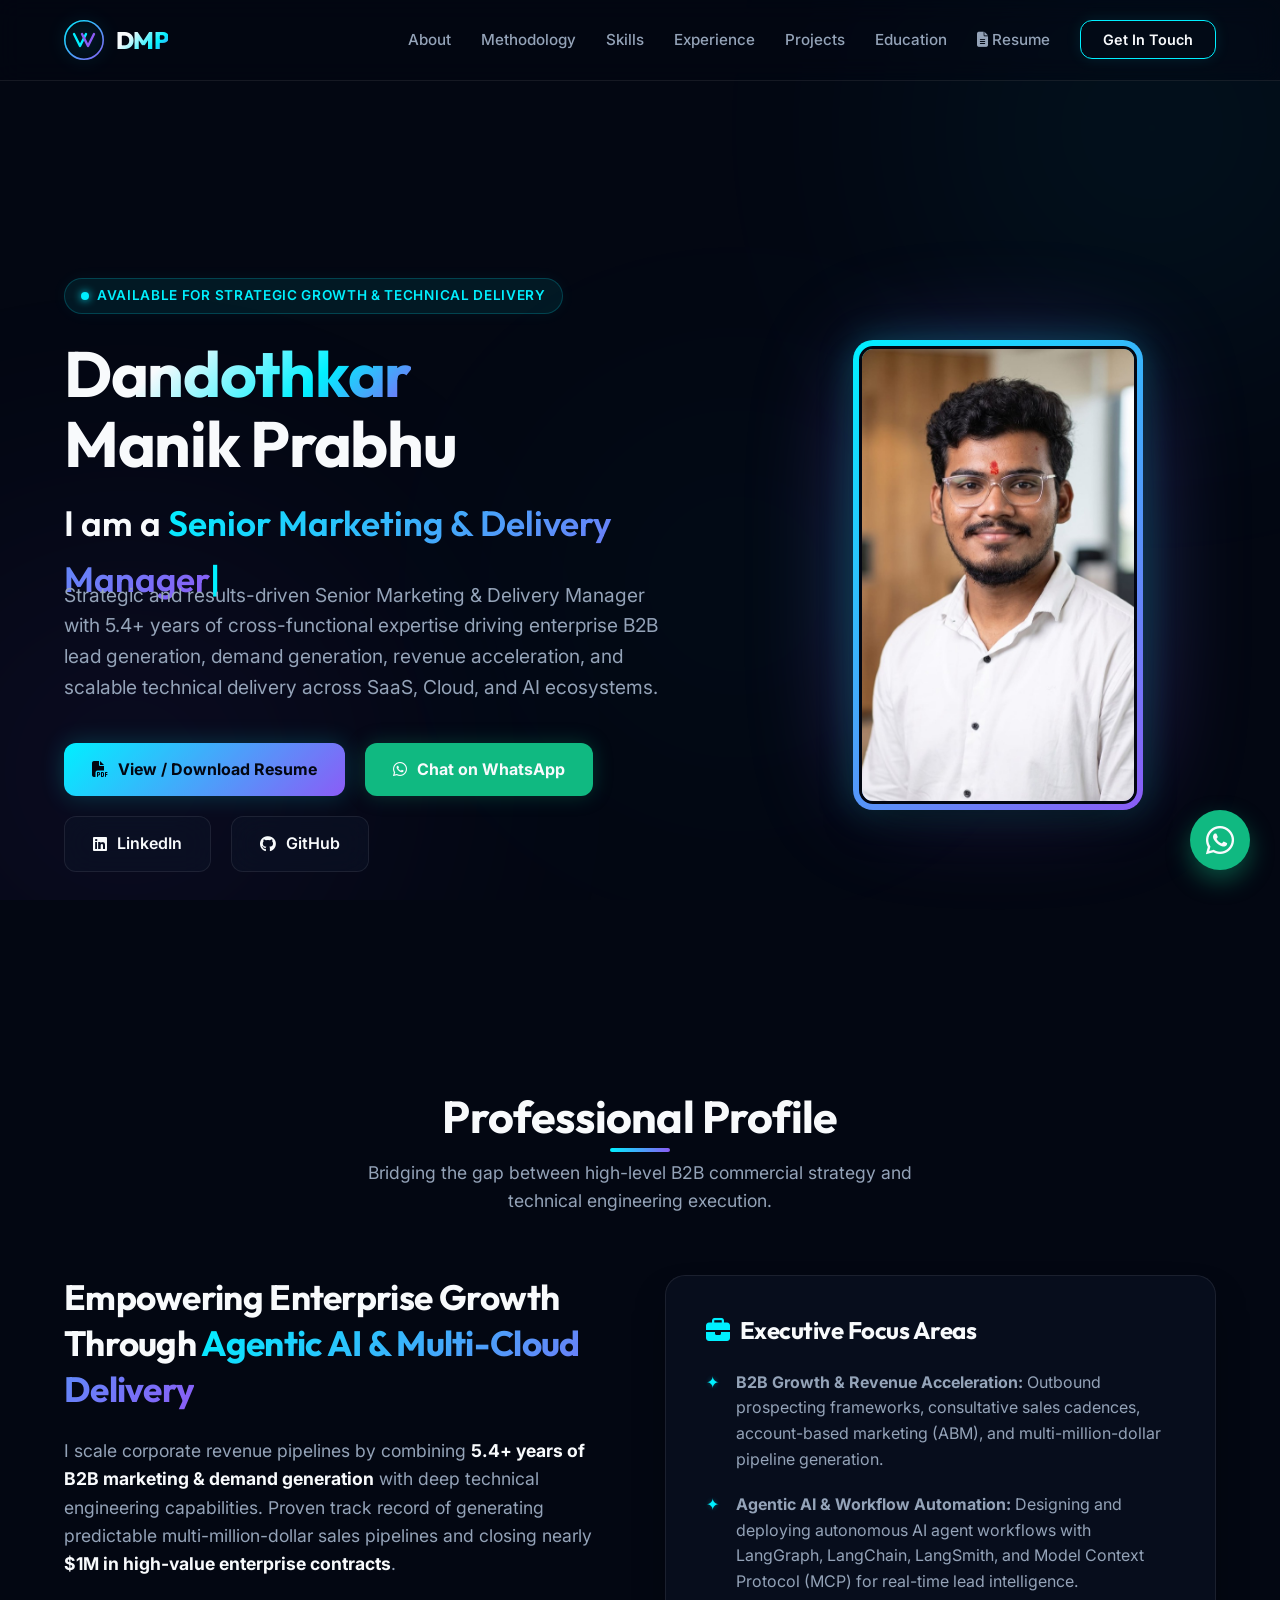
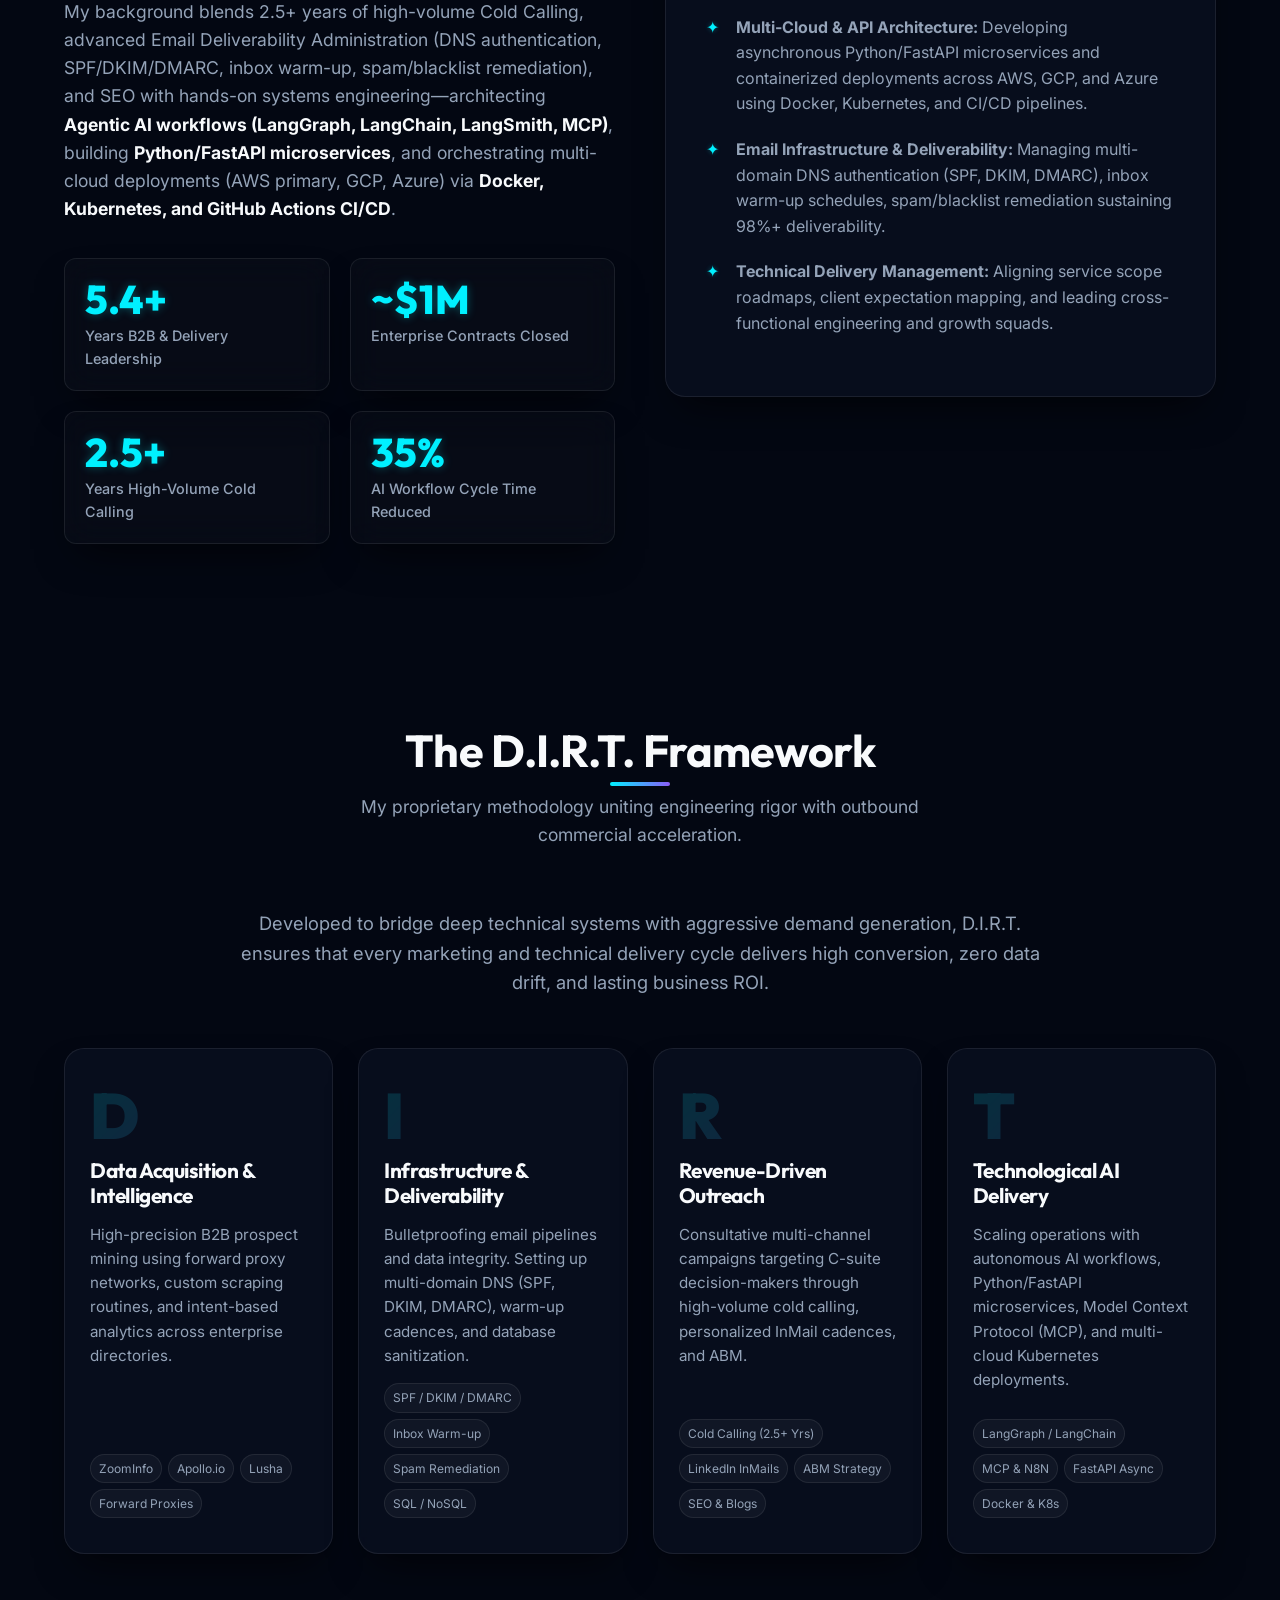
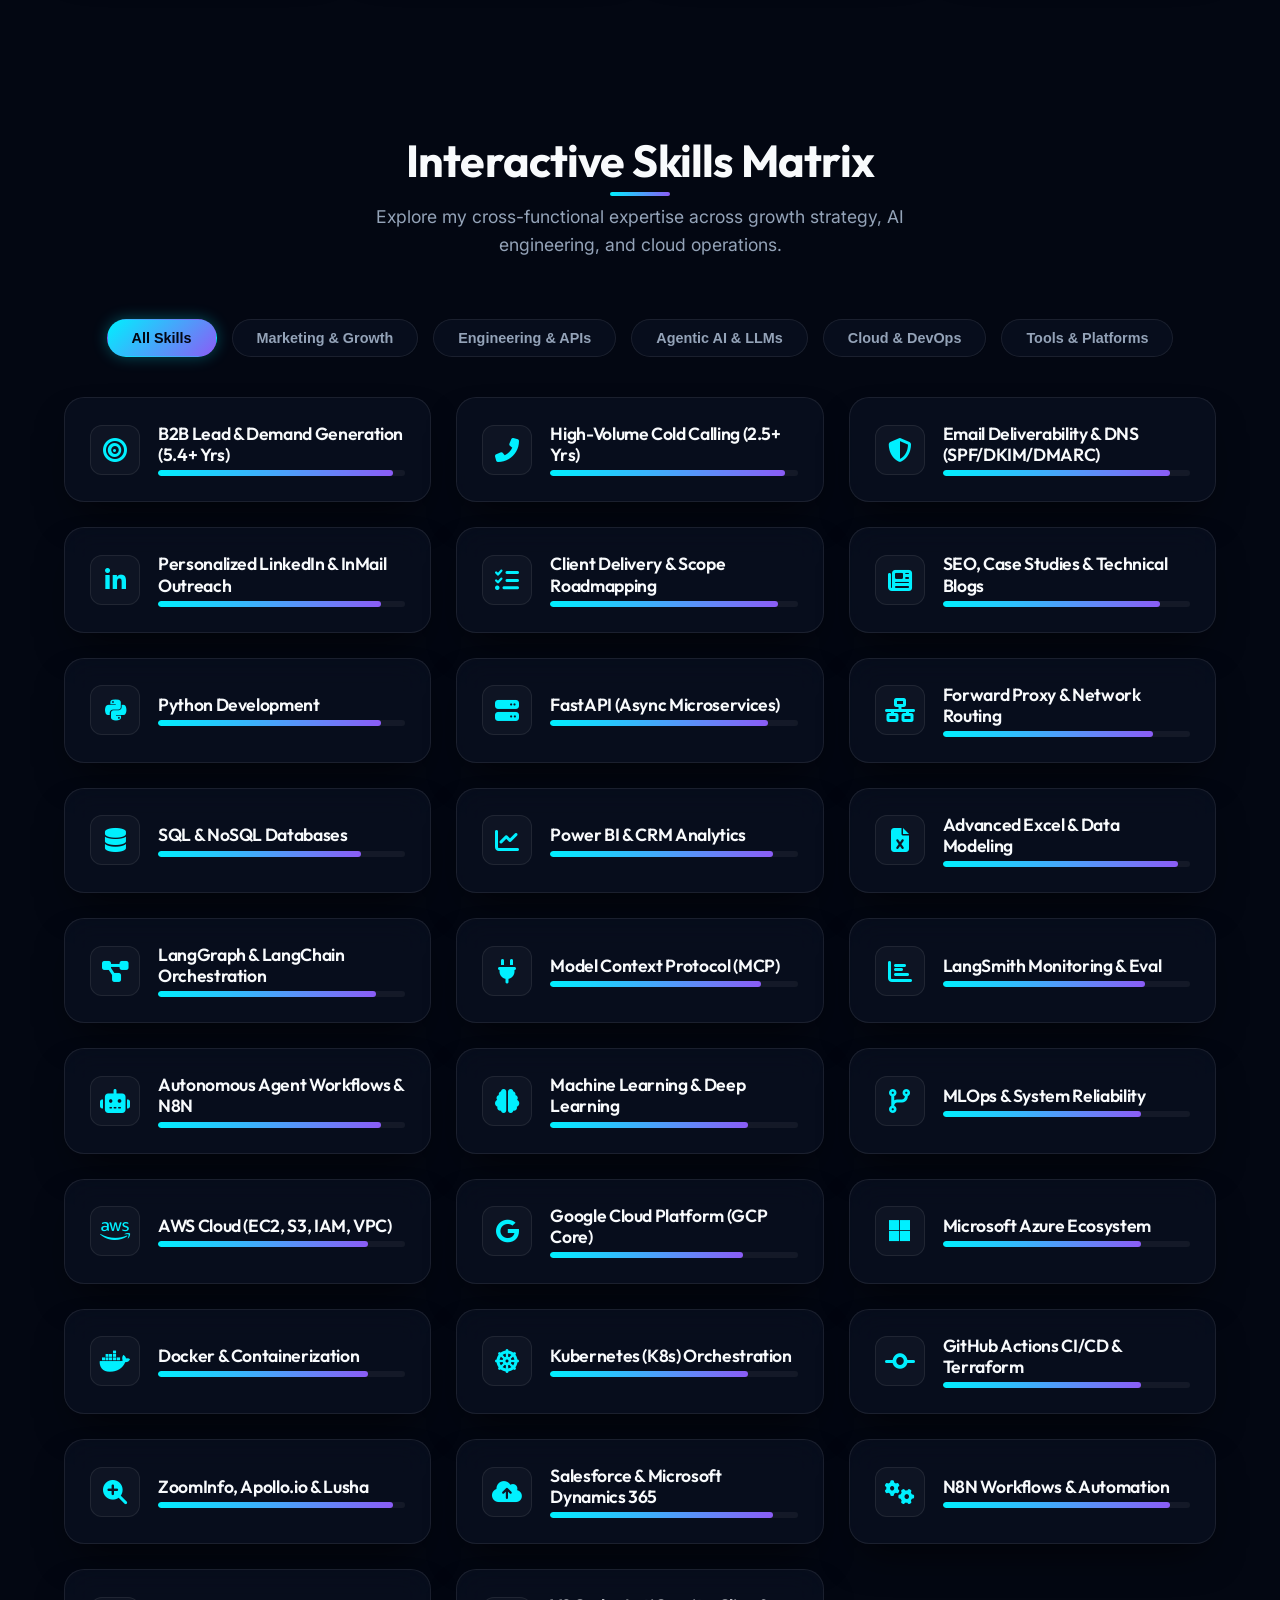
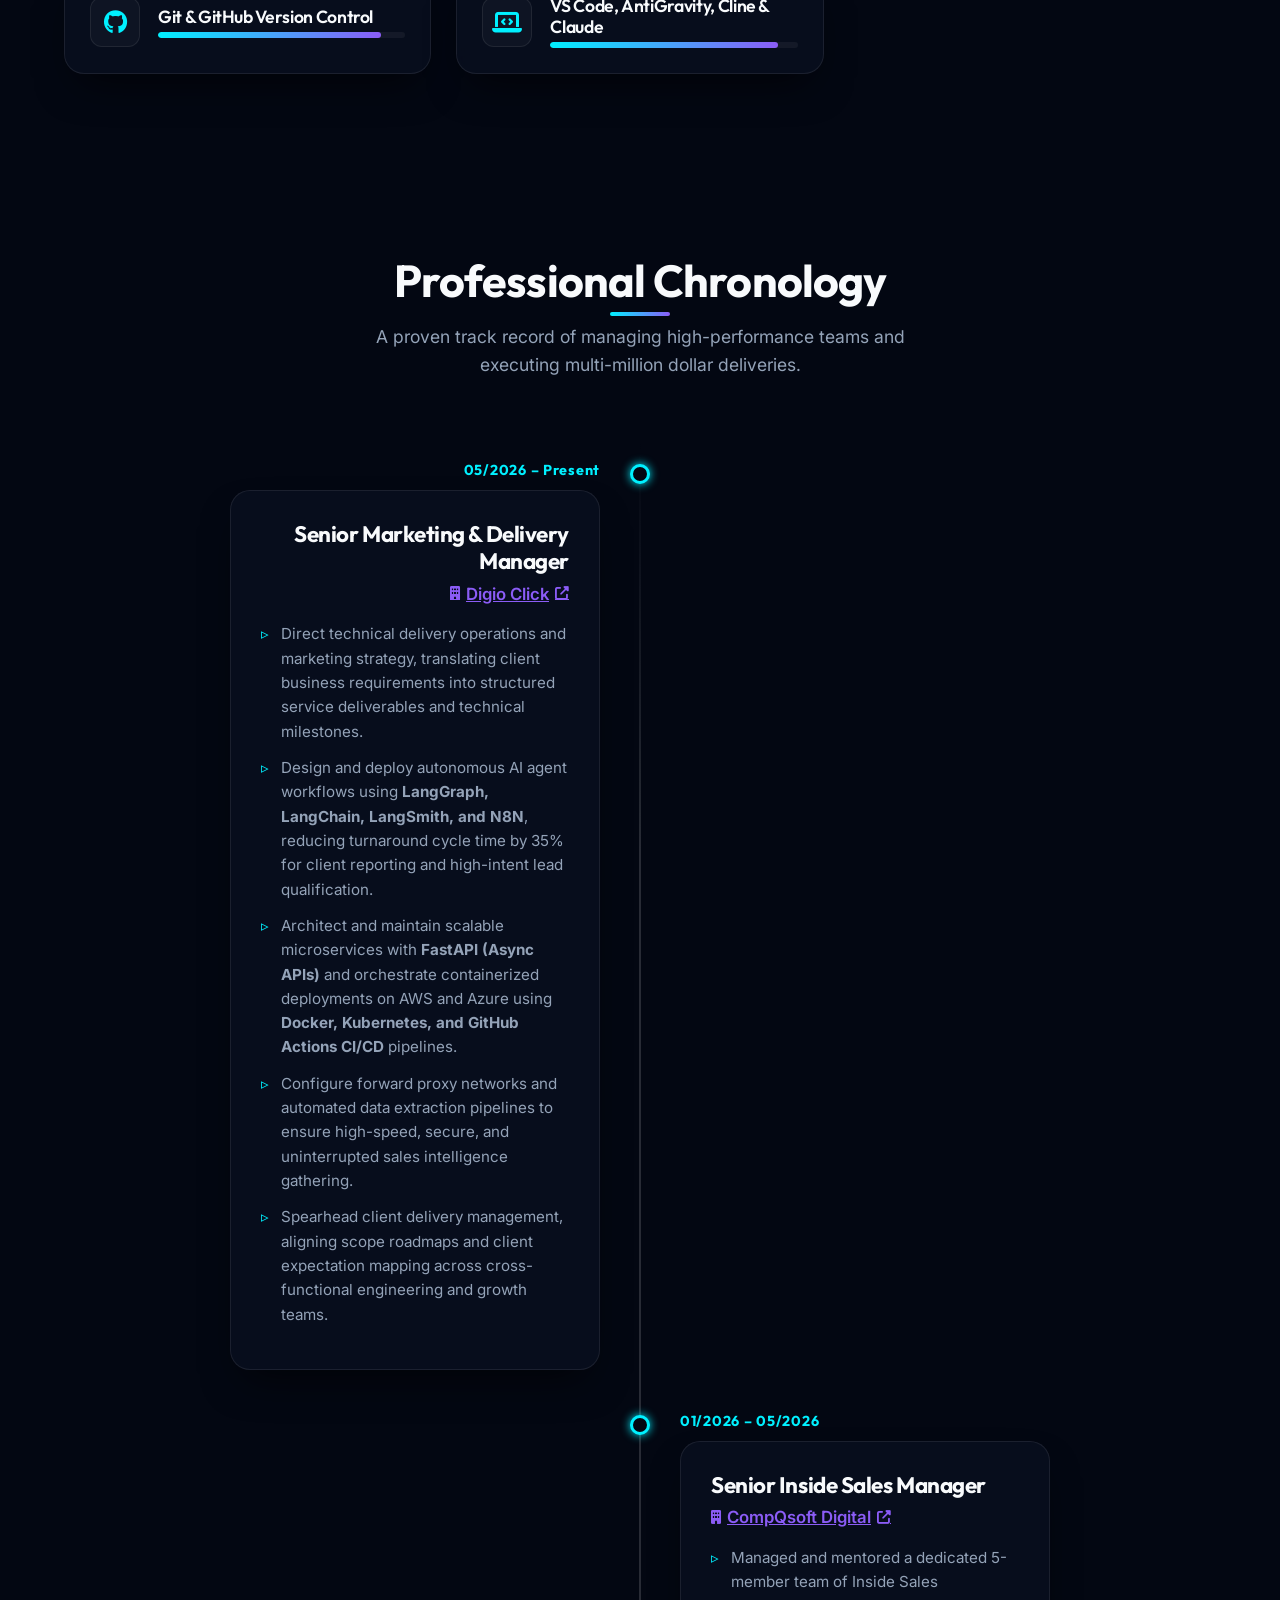
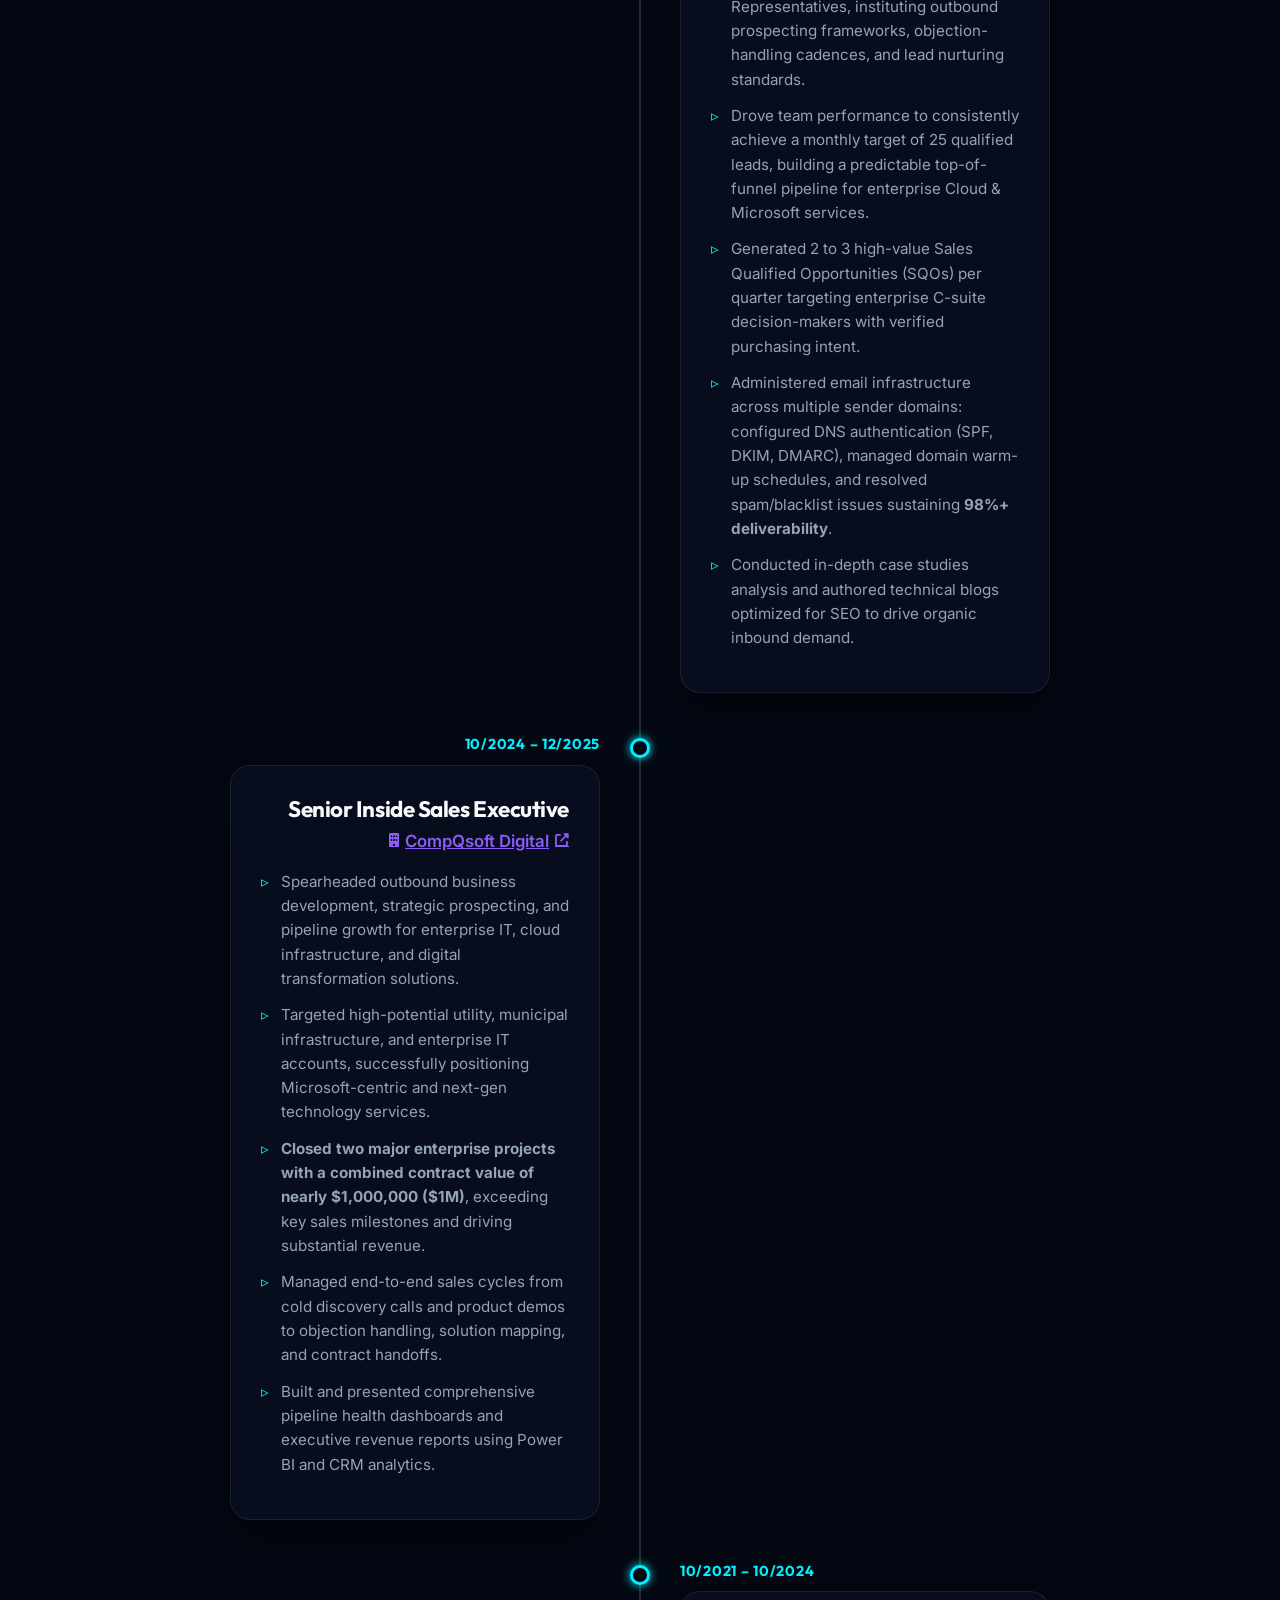
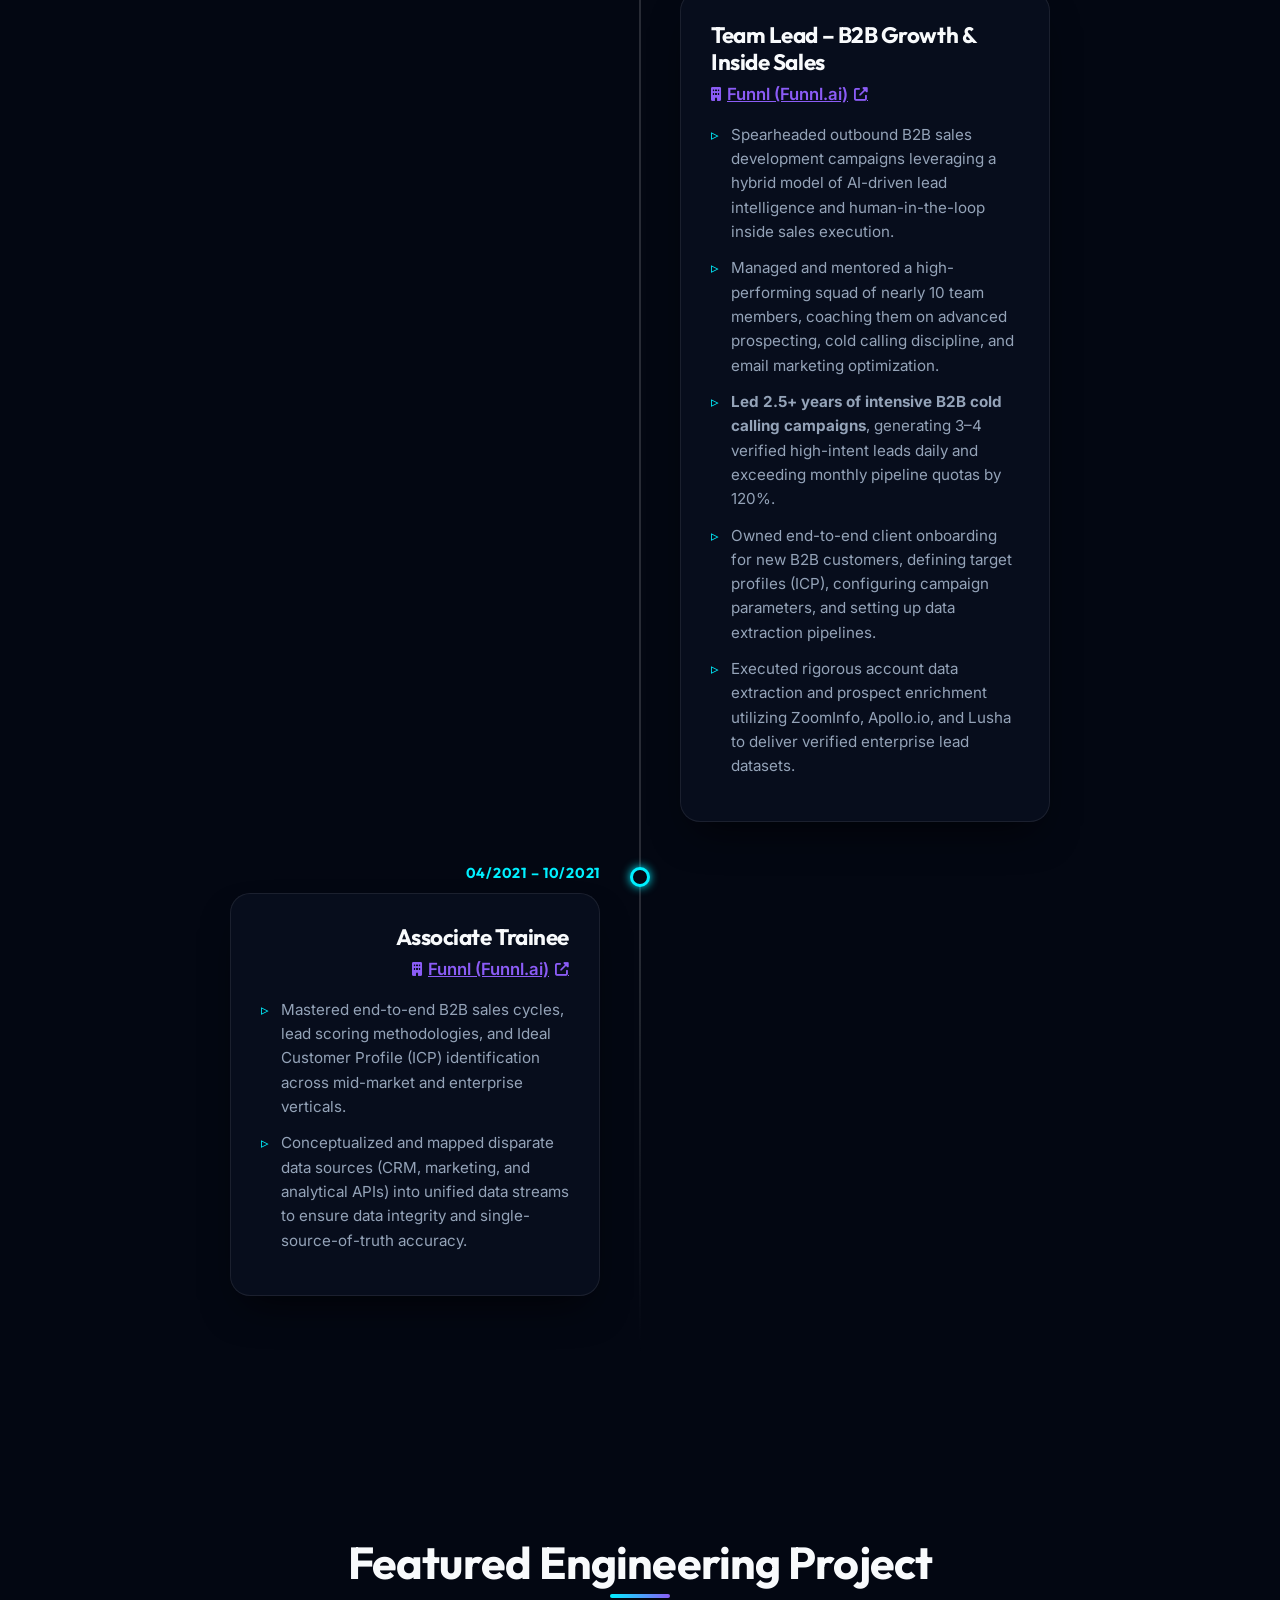
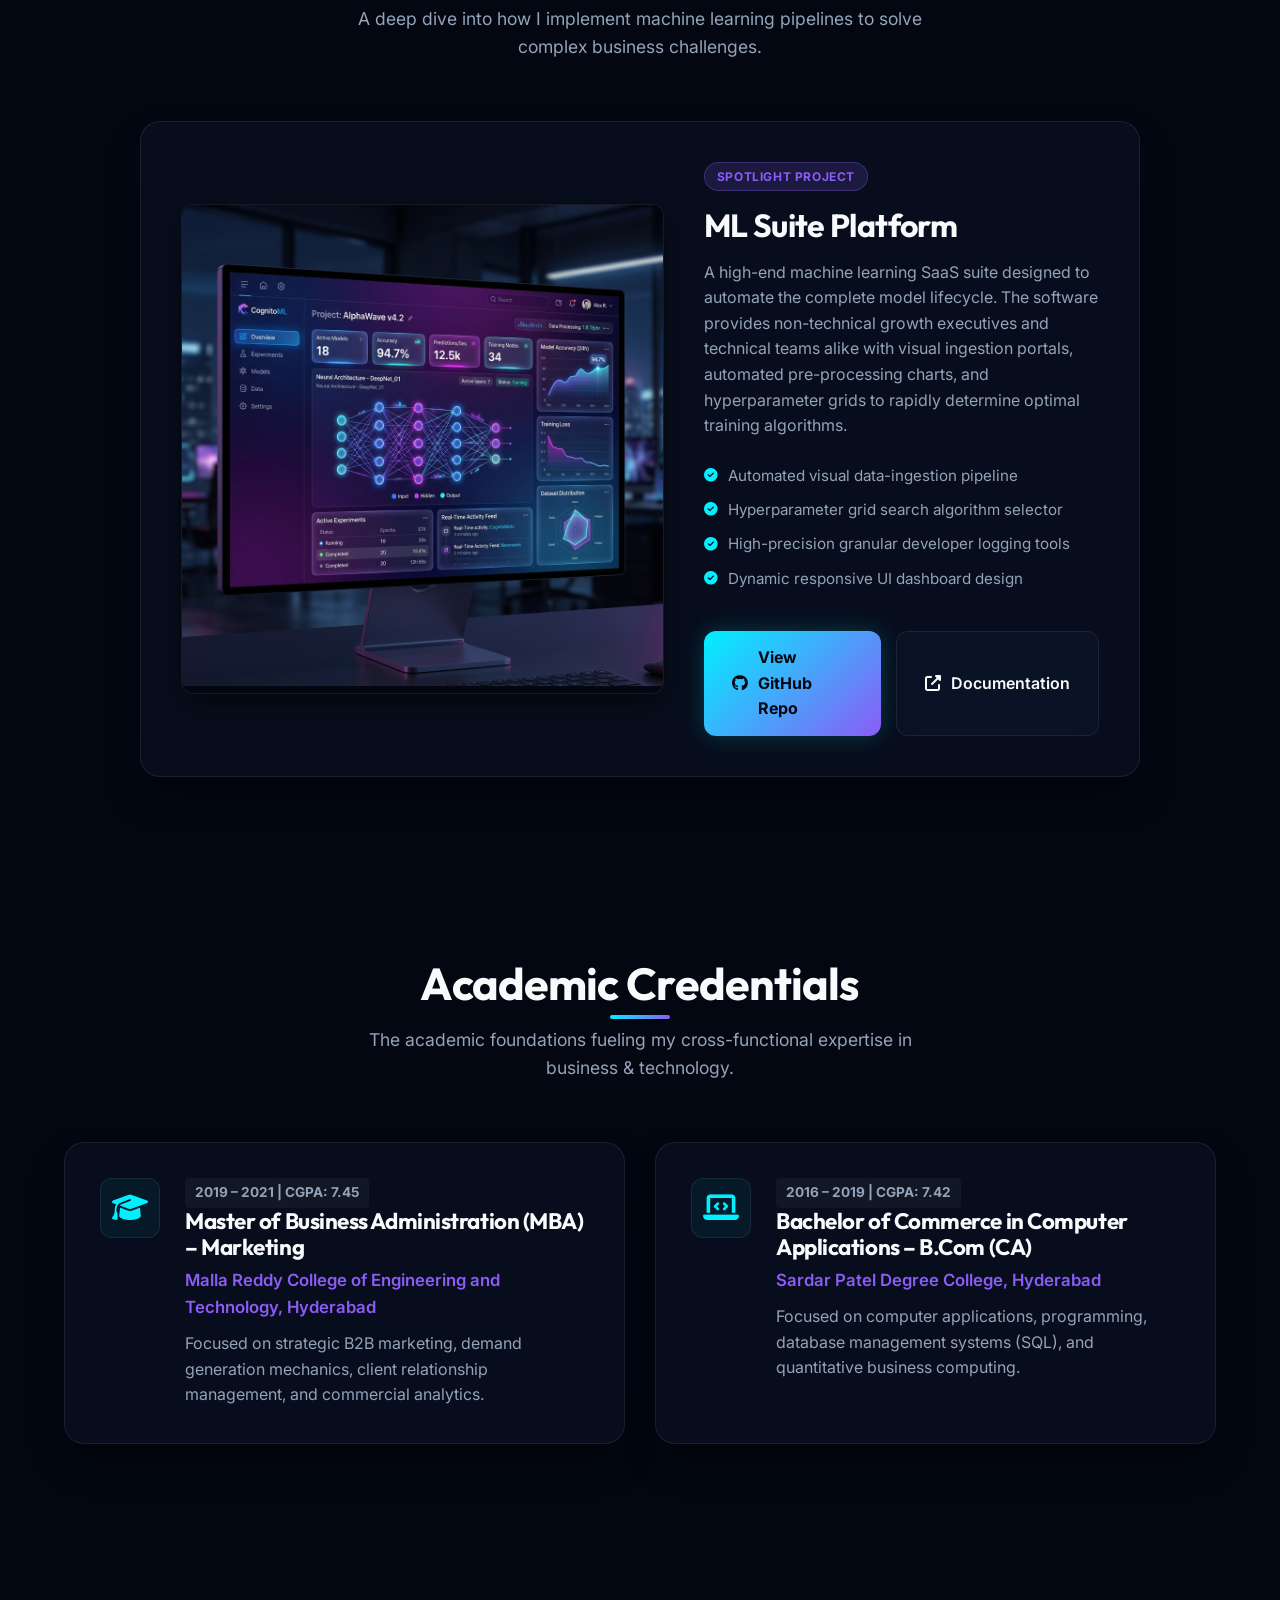
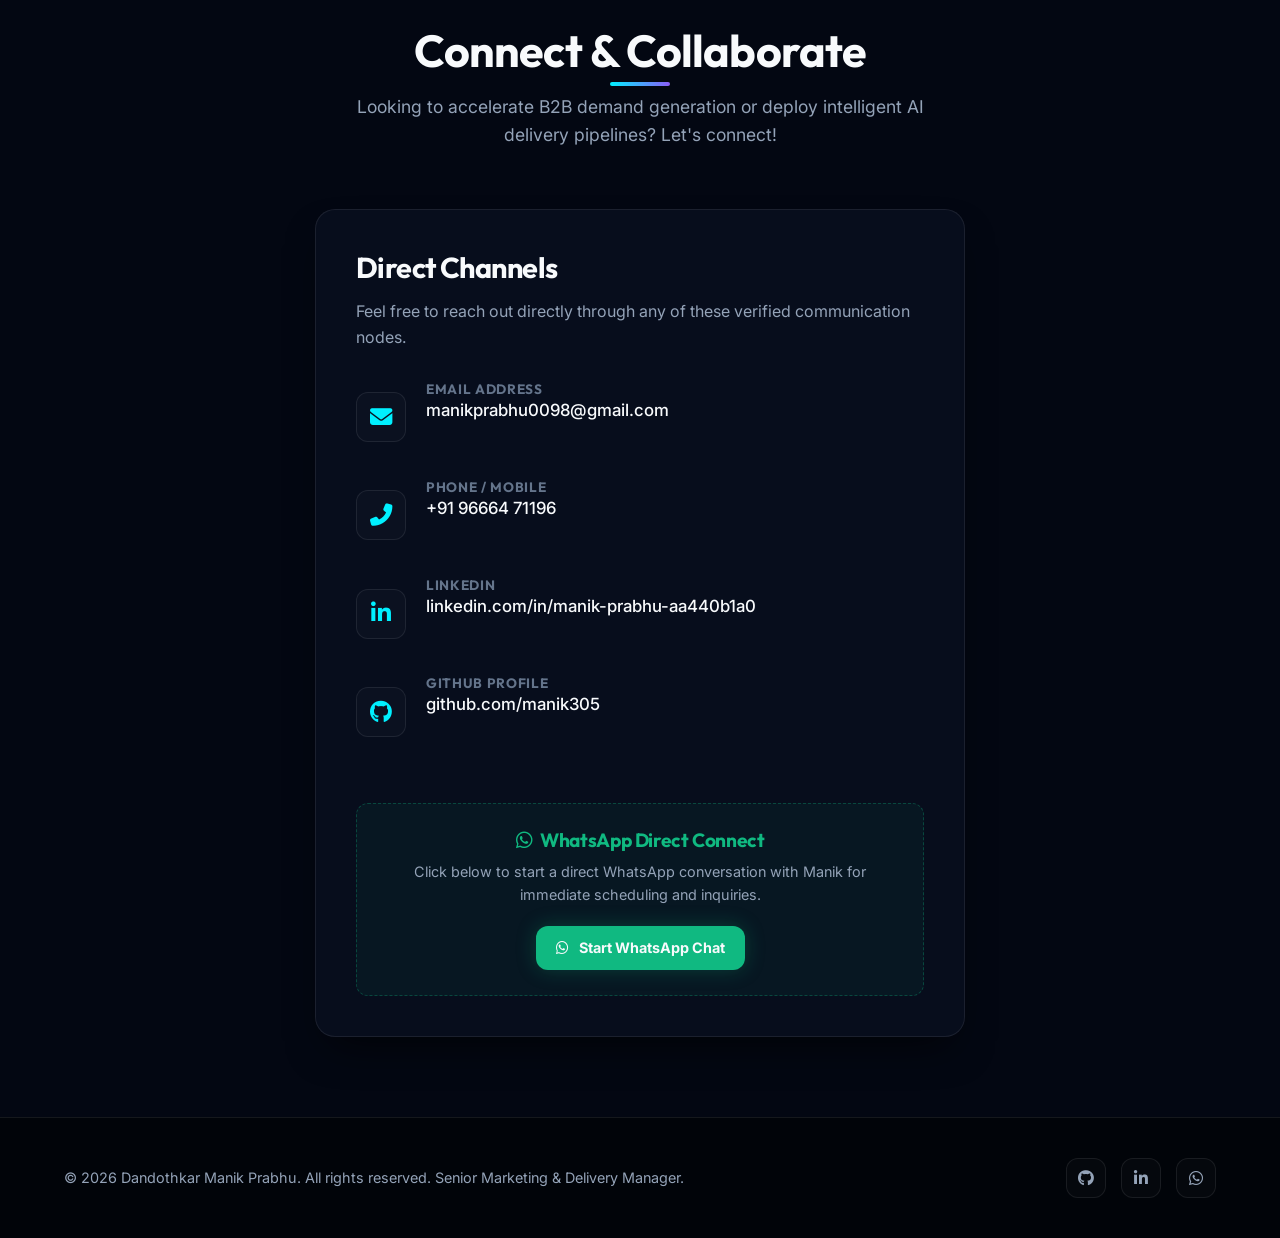
==== commit 66d116d5: "Add interactive resume.html, update Digio Click website link and resume access buttons" ====
--- a/index.html
+++ b/index.html
@@ -68,6 +68,7 @@
                 <li><a href="#experience" class="nav-link">Experience</a></li>
                 <li><a href="#projects" class="nav-link">Projects</a></li>
                 <li><a href="#education" class="nav-link">Education</a></li>
+                <li><a href="resume.html" target="_blank" class="nav-link"><i class="fas fa-file-alt"></i> Resume</a></li>
                 <li><a href="#contact" class="nav-btn">Get In Touch</a></li>
             </ul>
         </nav>
@@ -96,11 +97,14 @@
                         technical delivery across SaaS, Cloud, and AI ecosystems.
                     </p>
                     <div class="hero-ctas">
+                        <a href="resume.html" target="_blank" class="btn-primary">
+                            <i class="fas fa-file-pdf"></i> View / Download Resume
+                        </a>
                         <a href="#" class="btn-whatsapp whatsapp-route" id="hero-wa-btn">
                             <i class="fab fa-whatsapp"></i> Chat on WhatsApp
                         </a>
                         <a href="https://www.linkedin.com/in/manik-prabhu-aa440b1a0" target="_blank" rel="noopener noreferrer" class="btn-secondary">
-                            <i class="fab fa-linkedin"></i> LinkedIn Profile
+                            <i class="fab fa-linkedin"></i> LinkedIn
                         </a>
                         <a href="https://github.com/manik305" target="_blank" rel="noopener noreferrer" class="btn-secondary">
                             <i class="fab fa-github"></i> GitHub
@@ -539,9 +543,9 @@
                     <div class="timeline-date">05/2026 – Present</div>
                     <div class="timeline-panel glass-panel">
                         <h3>Senior Marketing & Delivery Manager</h3>
-                        <div class="timeline-company">
-                            <i class="fas fa-building"></i> Digio Click
-                        </div>
+                        <a href="https://www.digioclick.com/" class="timeline-company" target="_blank" rel="noopener noreferrer">
+                            <i class="fas fa-building"></i> Digio Click <i class="fas fa-external-link-alt"></i>
+                        </a>
                         <ul>
                             <li>Direct technical delivery operations and marketing strategy, translating client business requirements into structured service deliverables and technical milestones.</li>
                             <li>Design and deploy autonomous AI agent workflows using <strong>LangGraph, LangChain, LangSmith, and N8N</strong>, reducing turnaround cycle time by 35% for client reporting and high-intent lead qualification.</li>
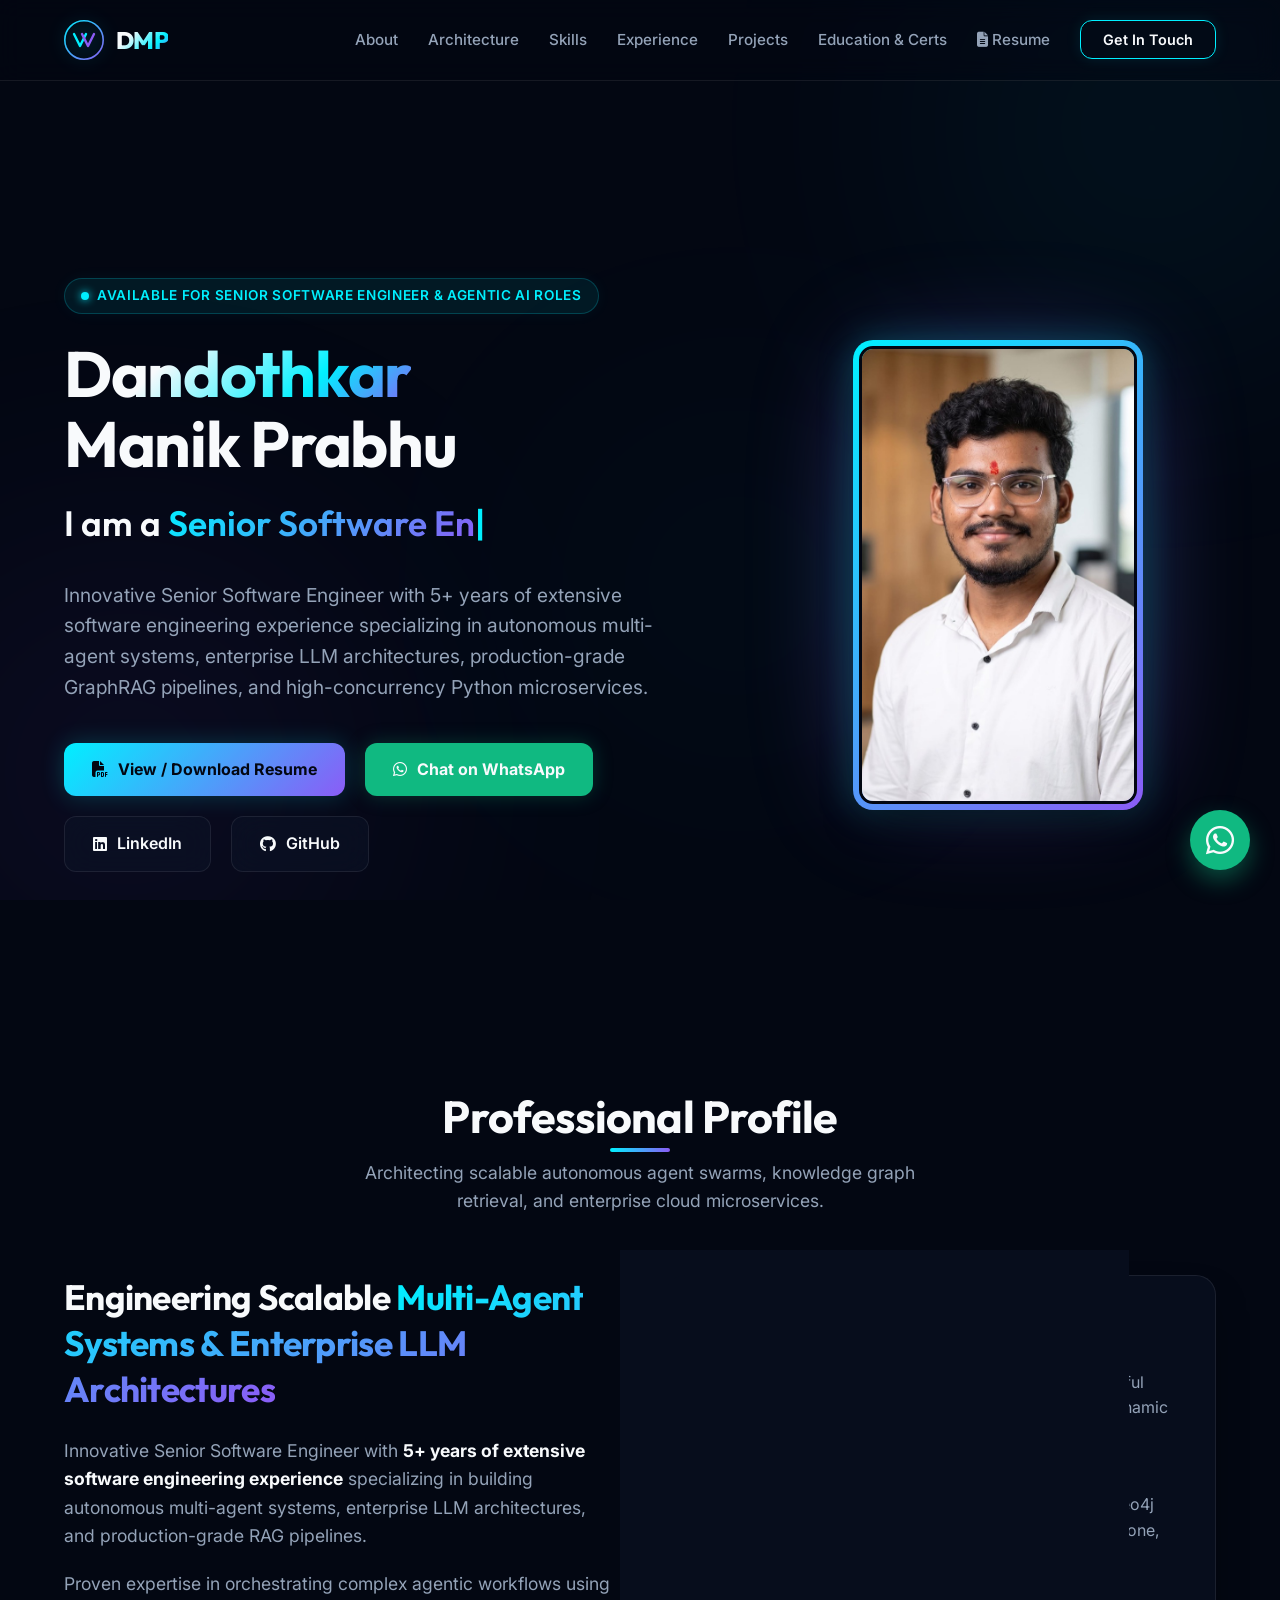
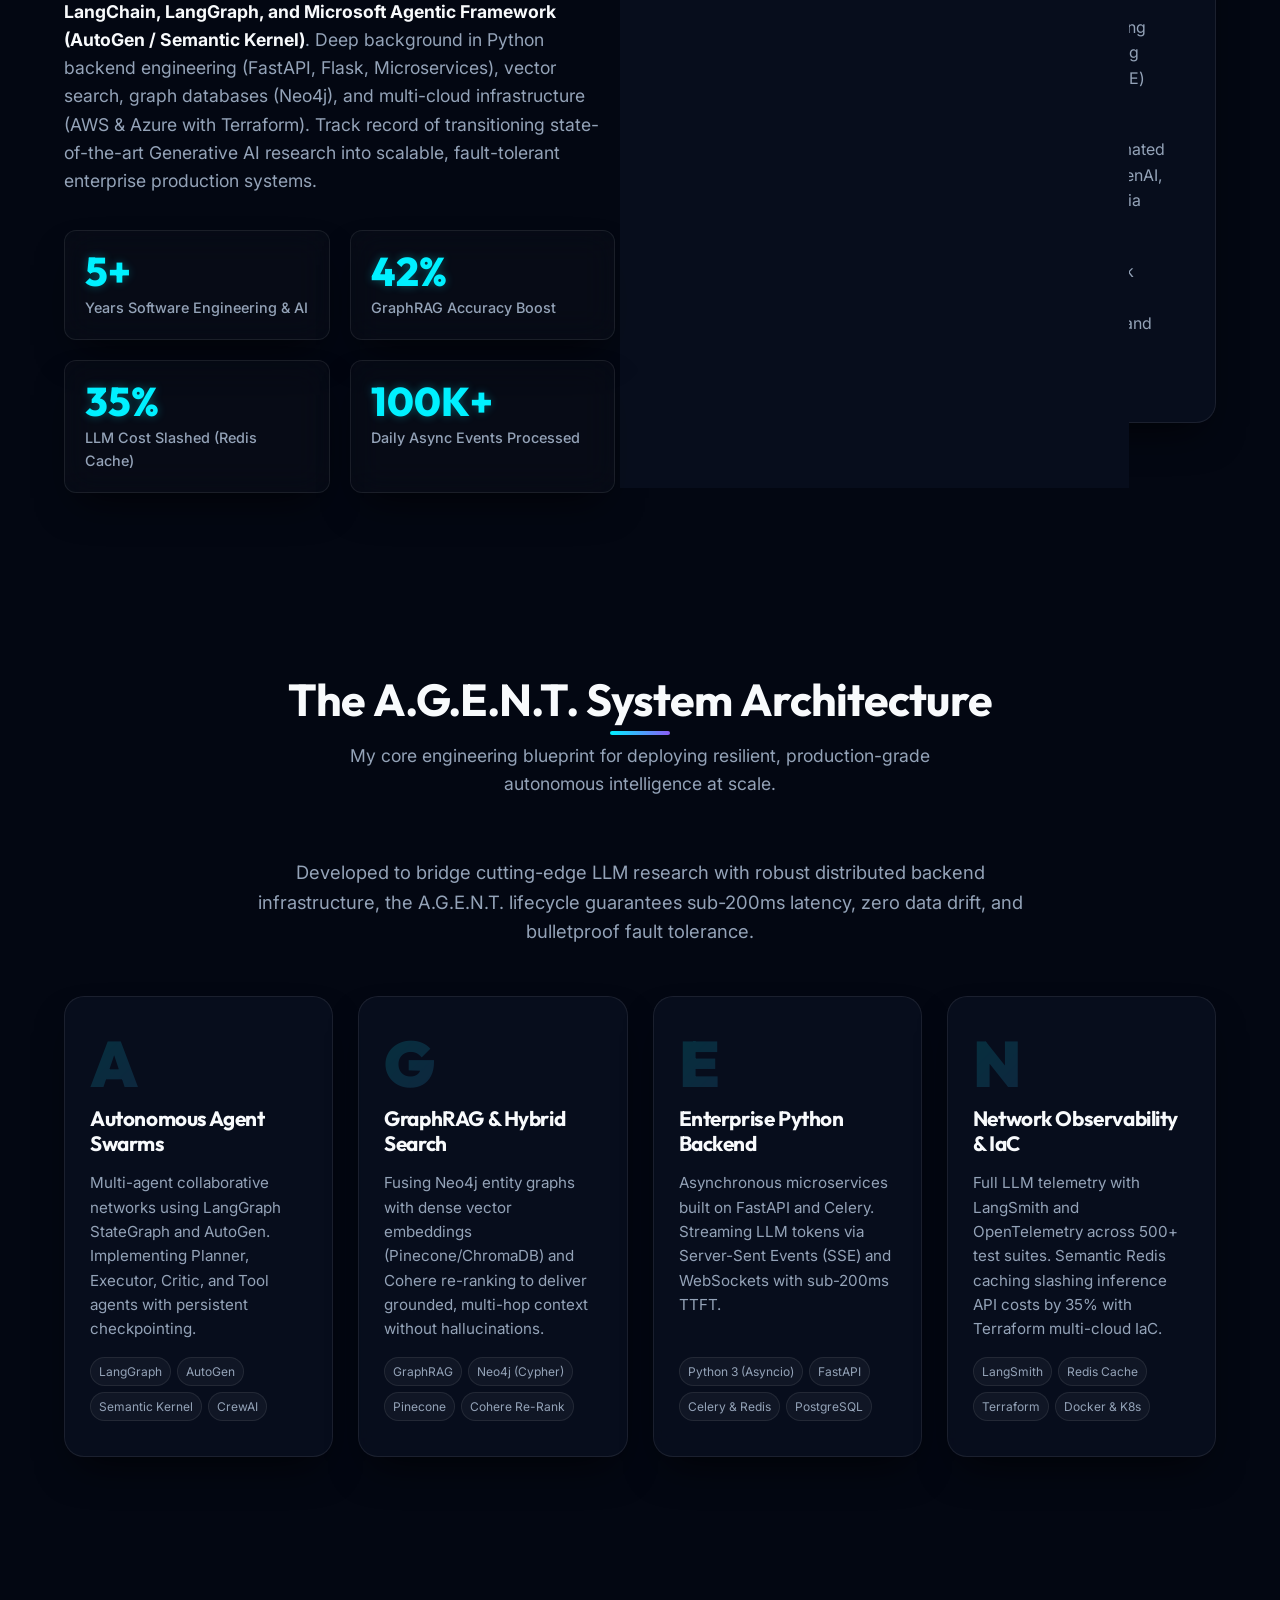
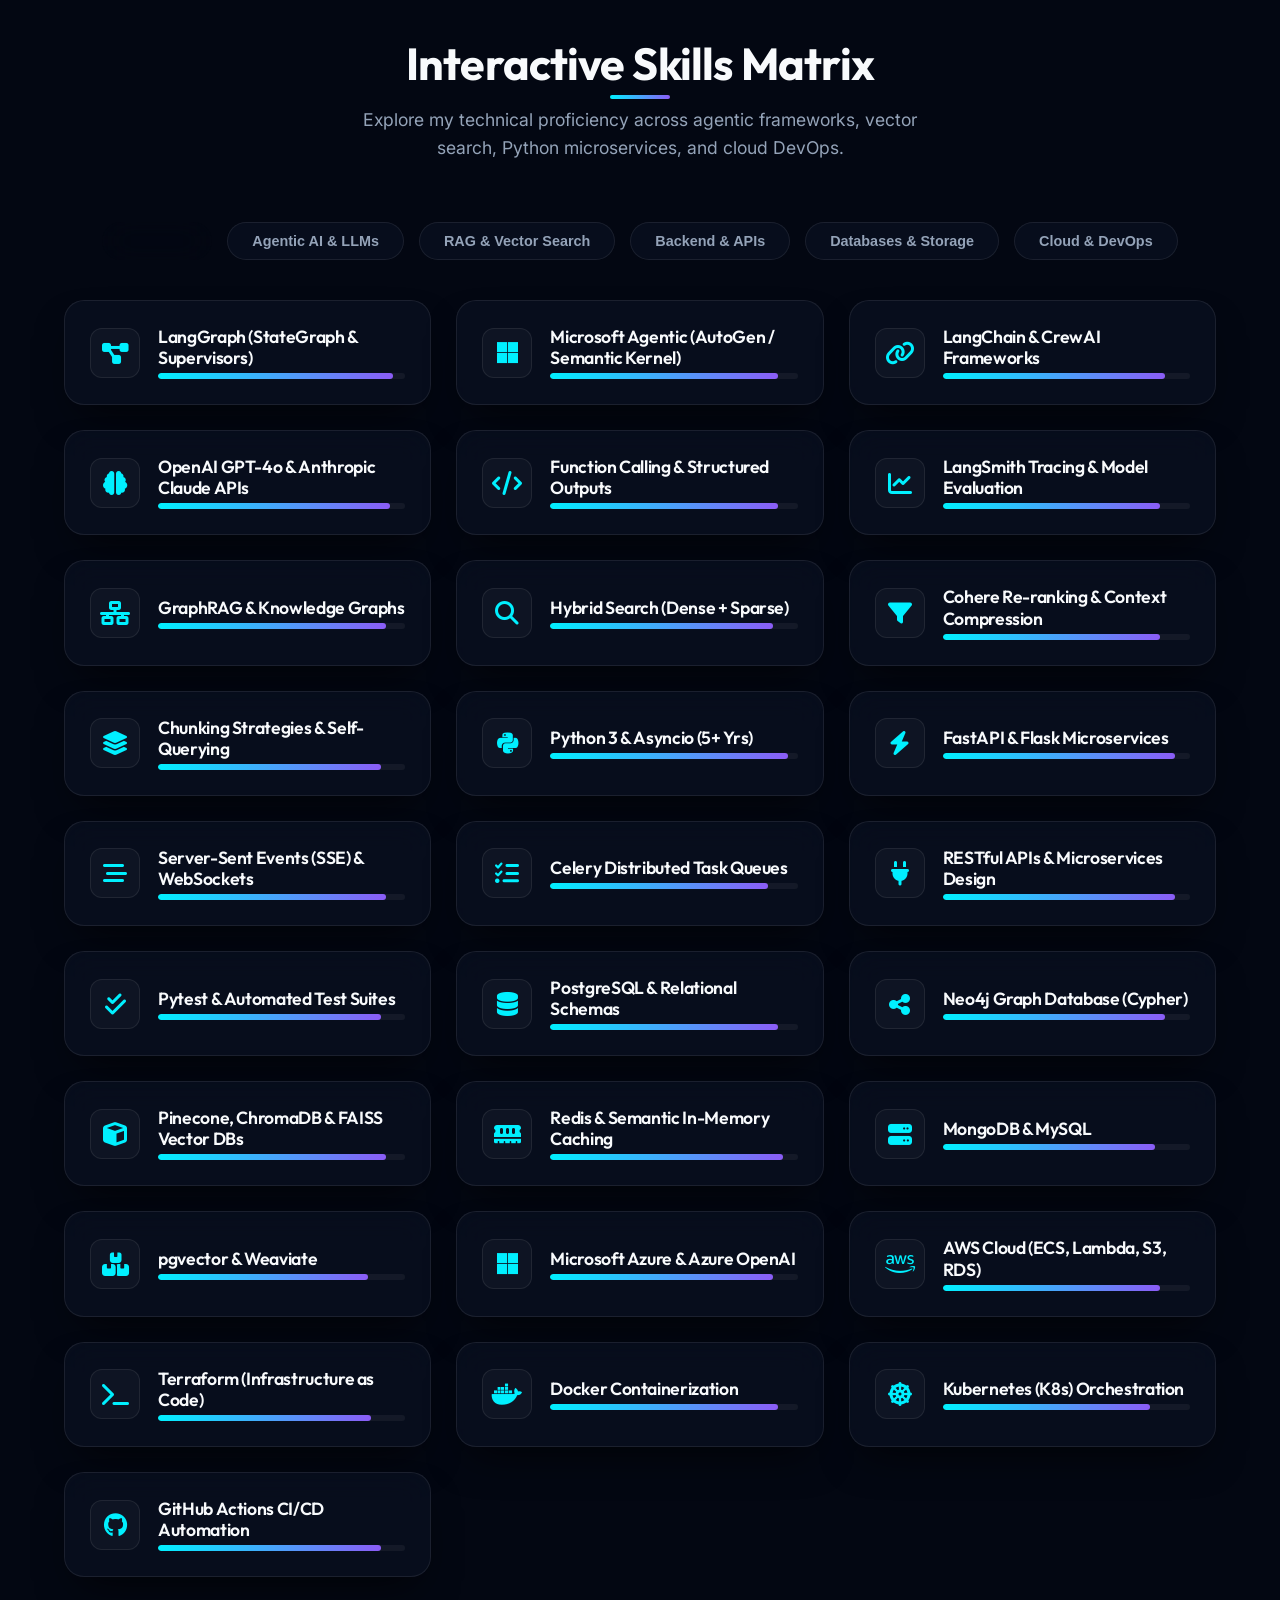
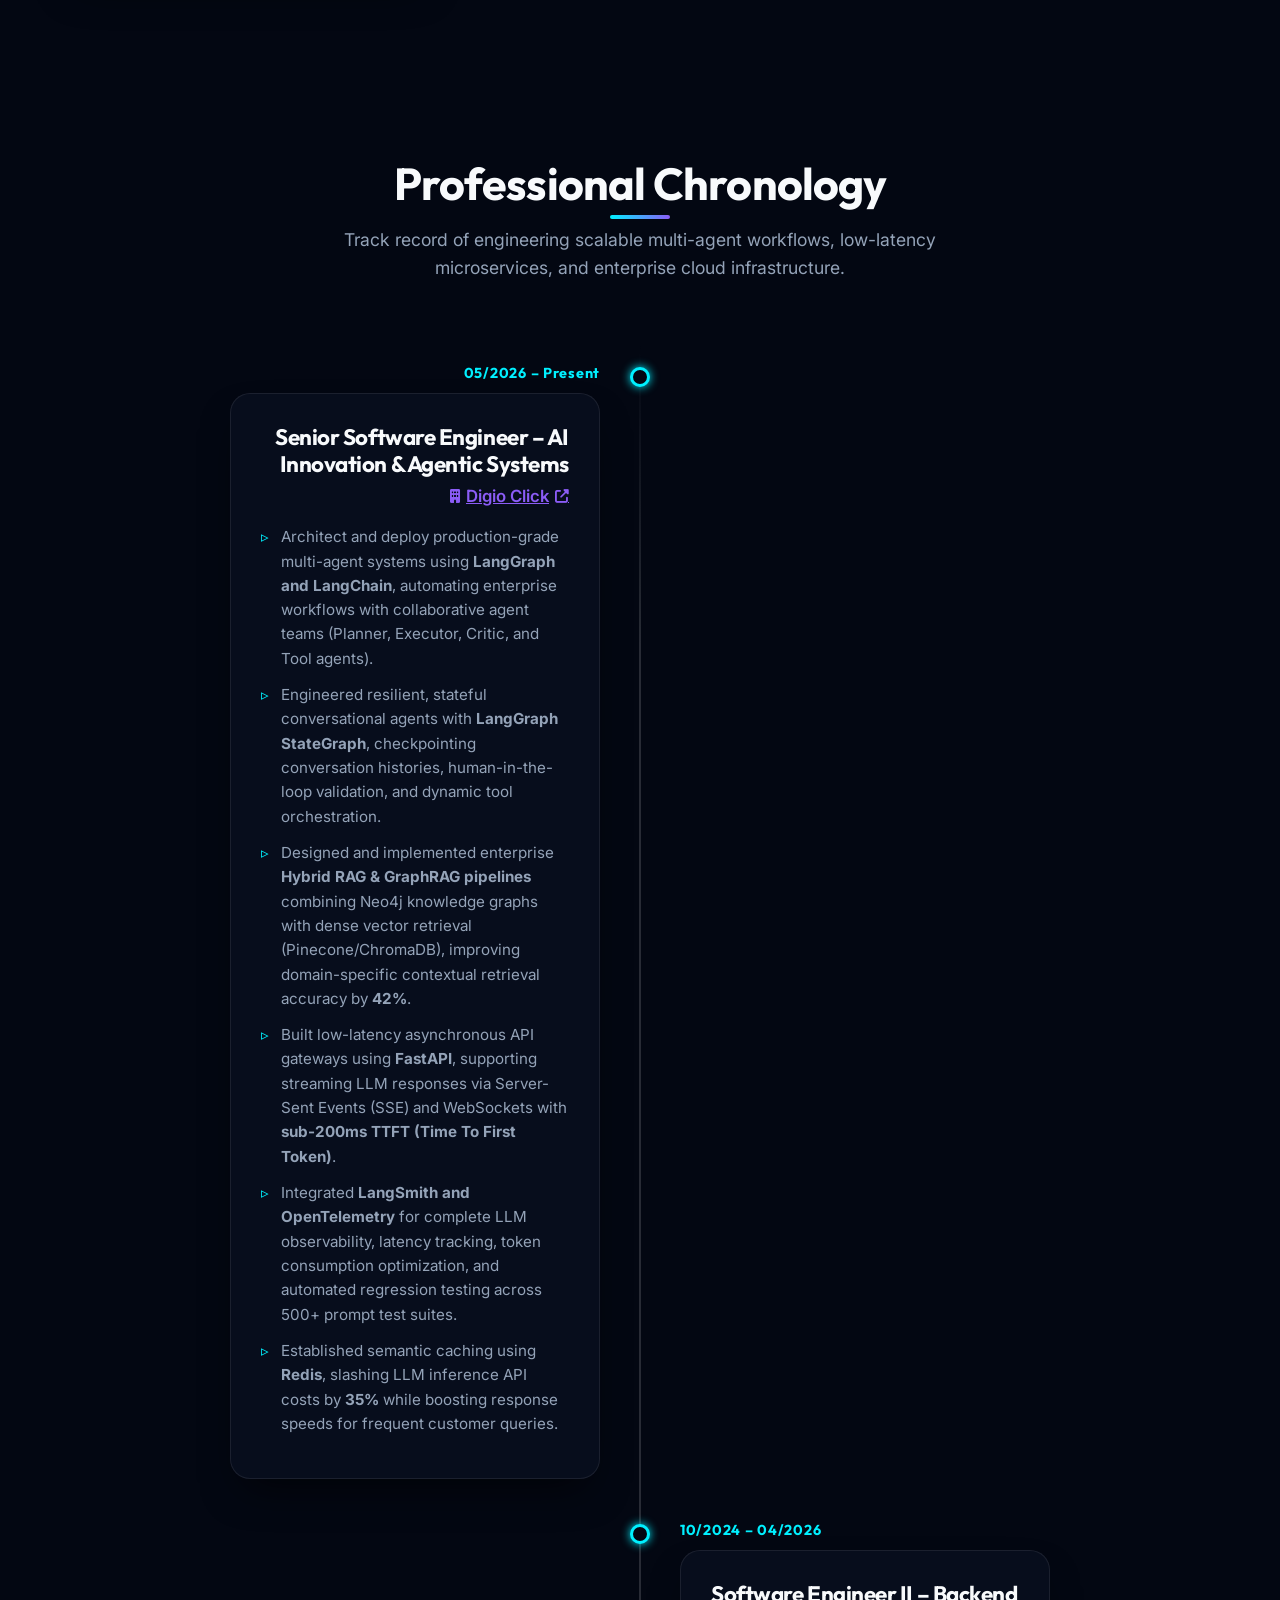
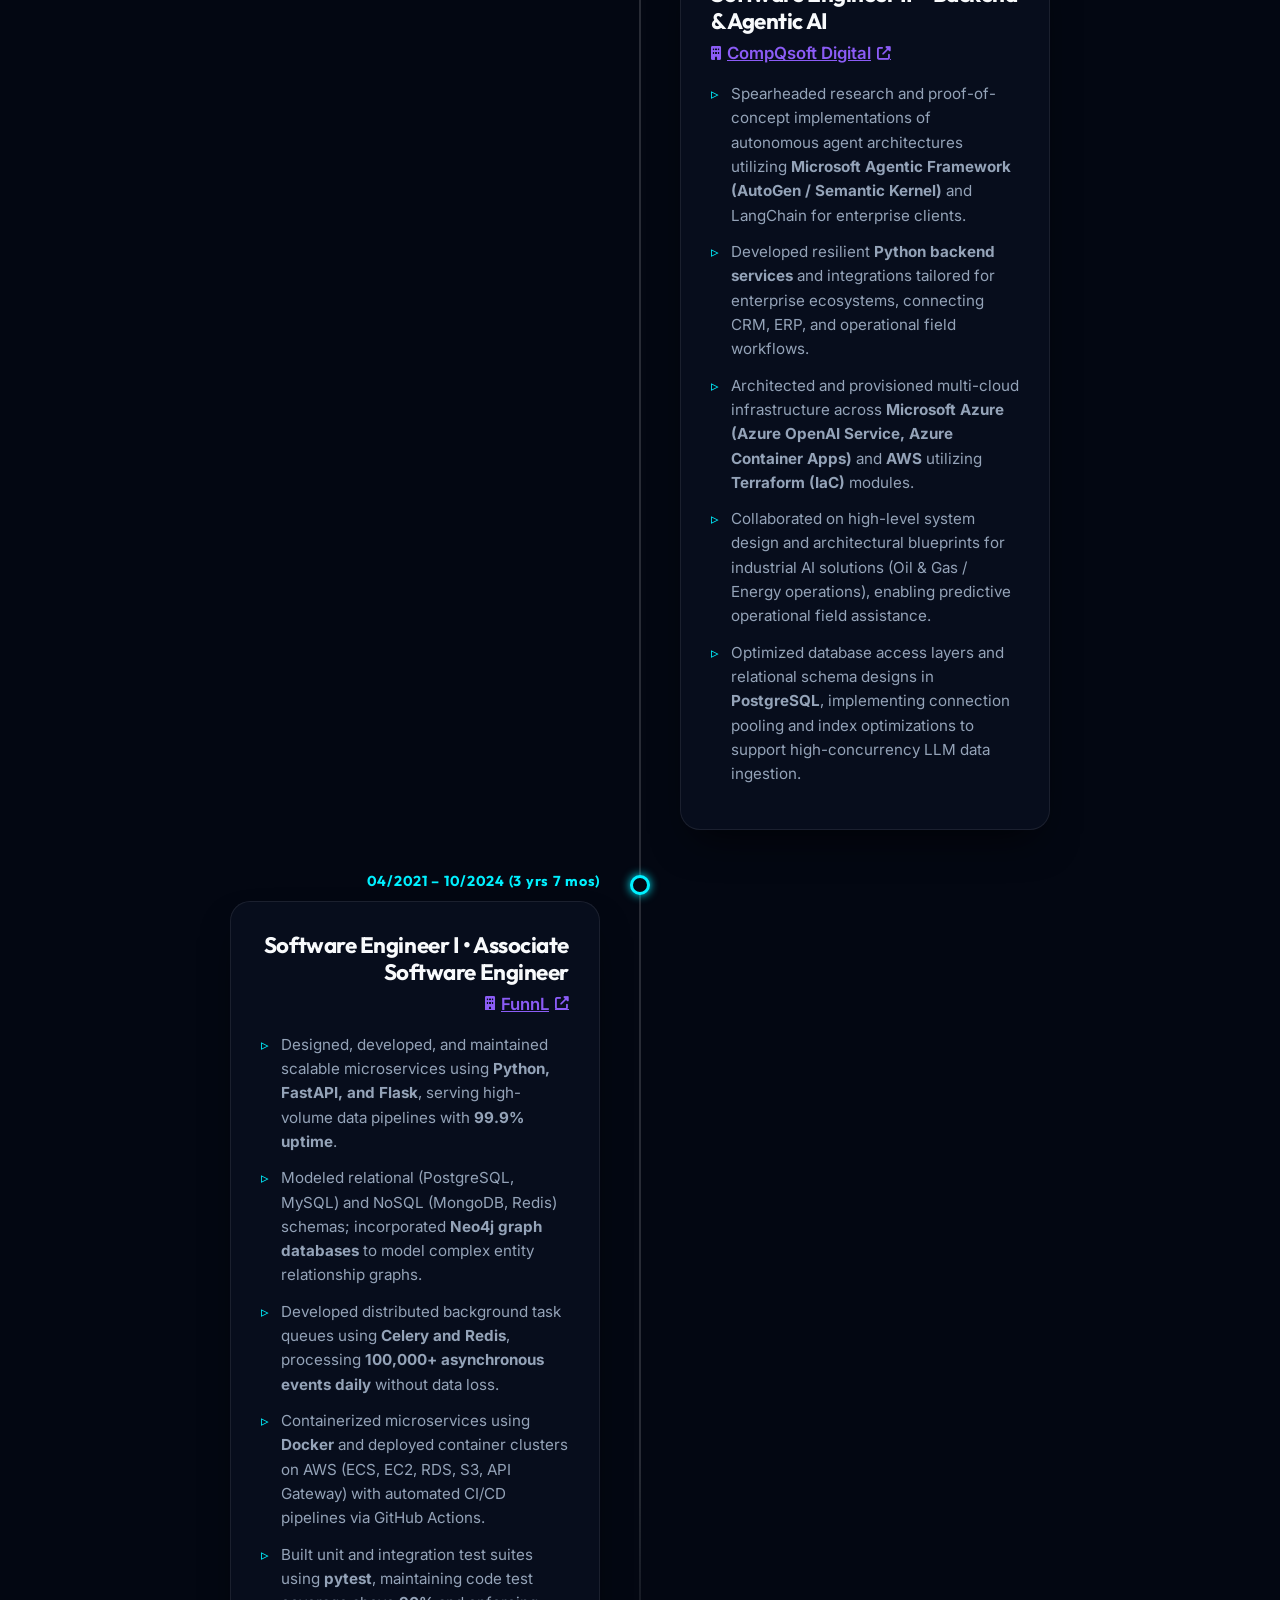
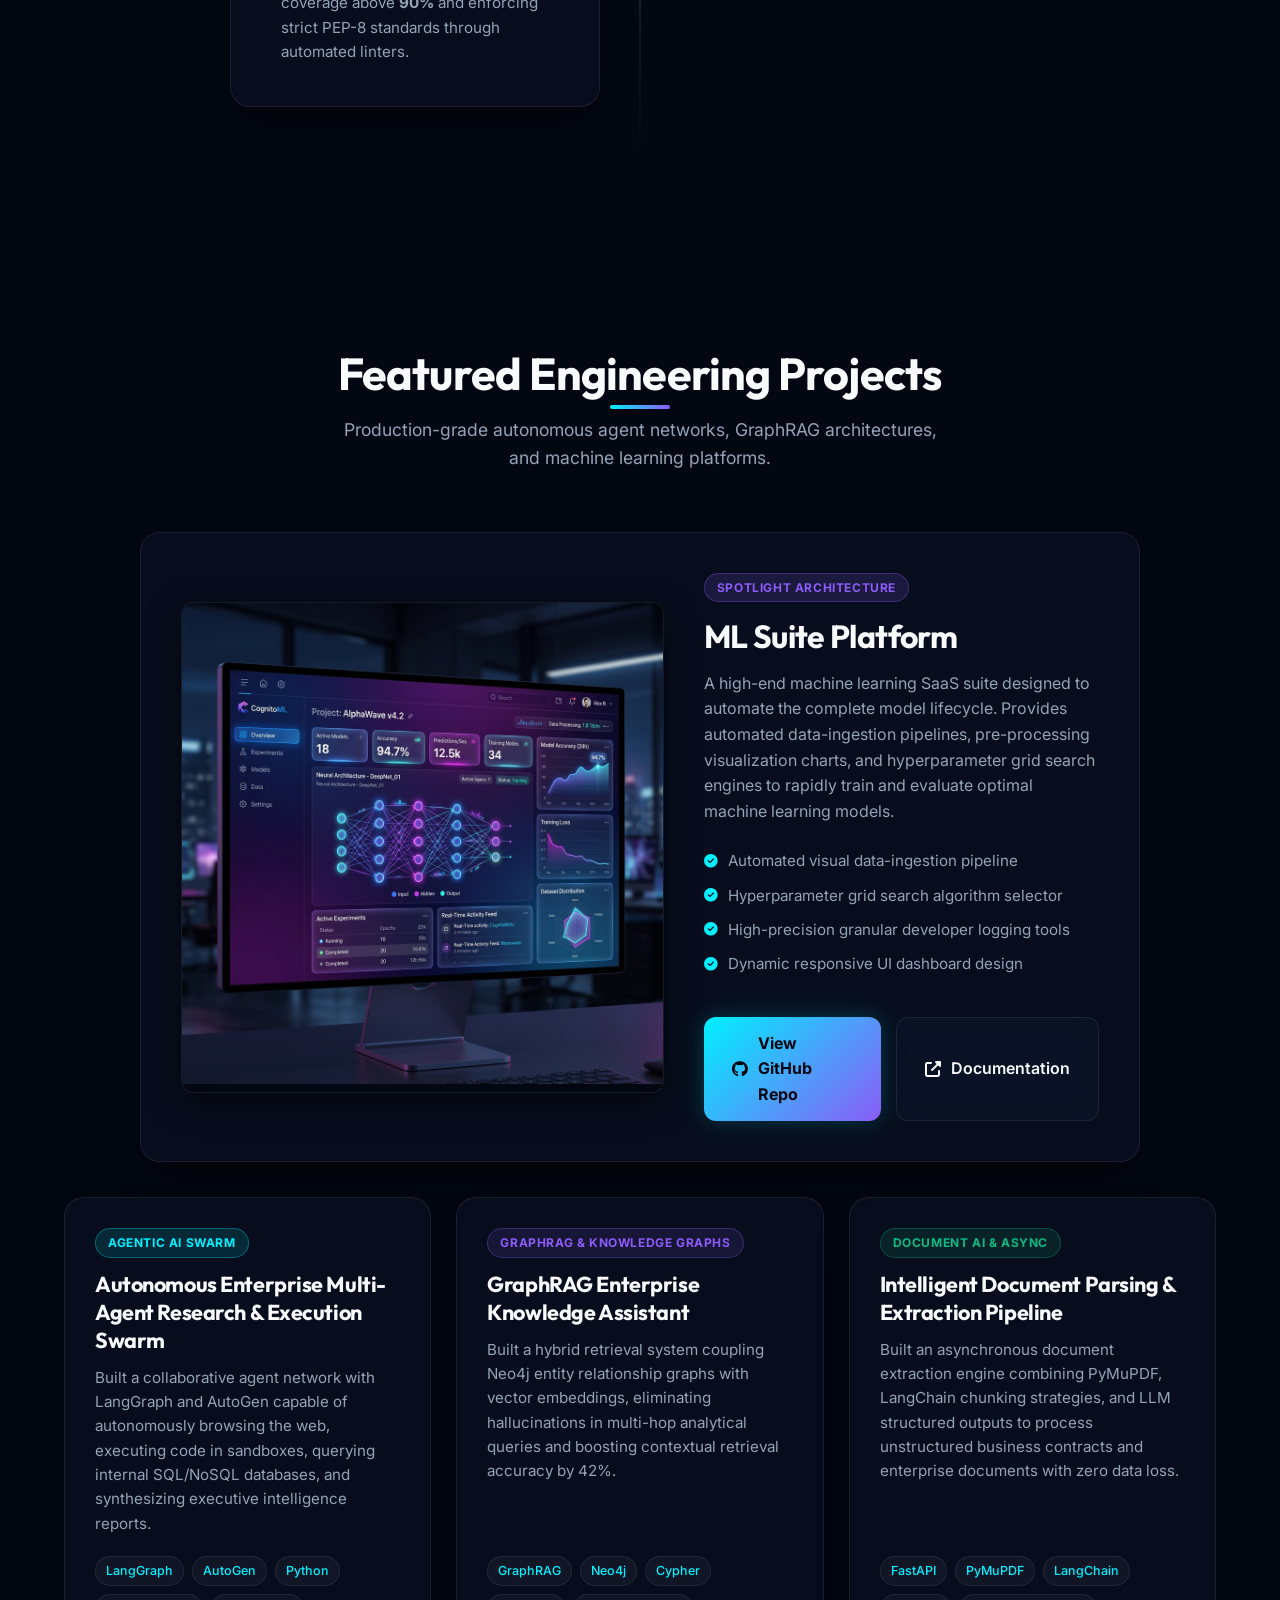
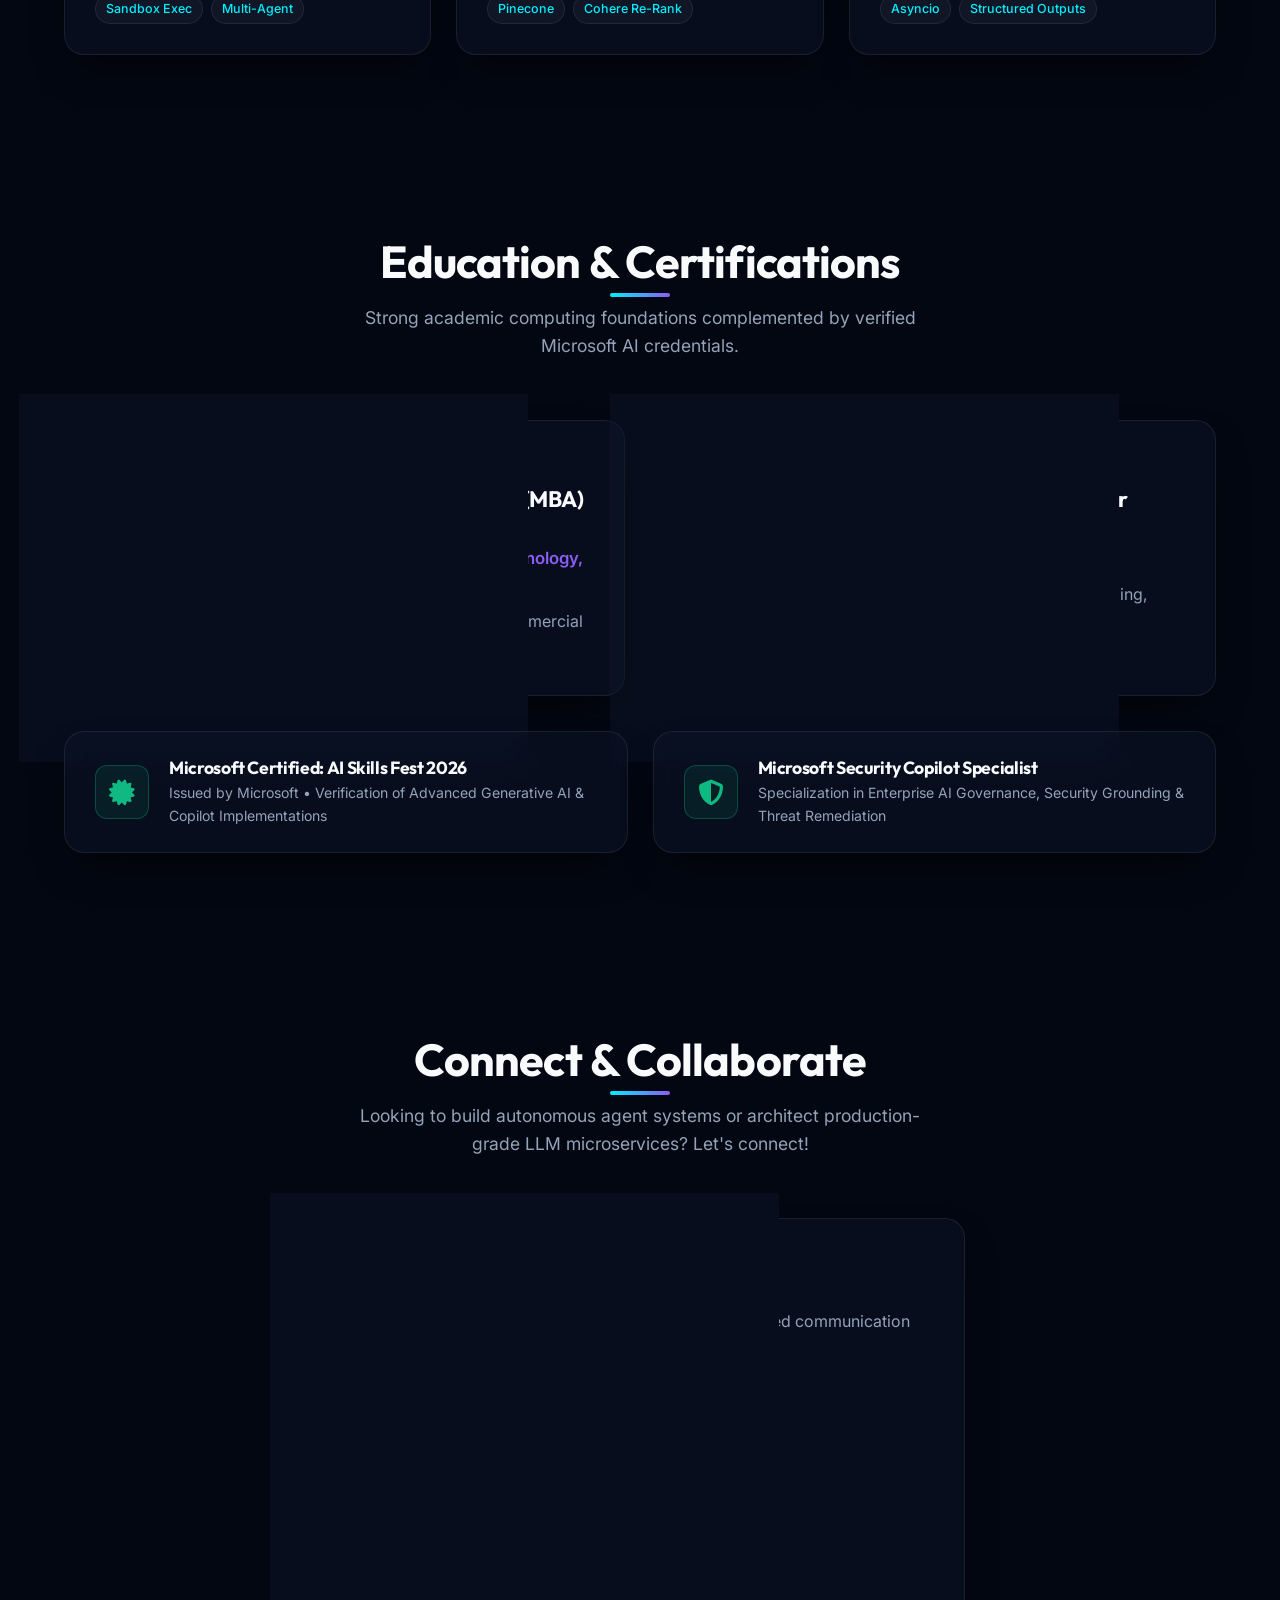
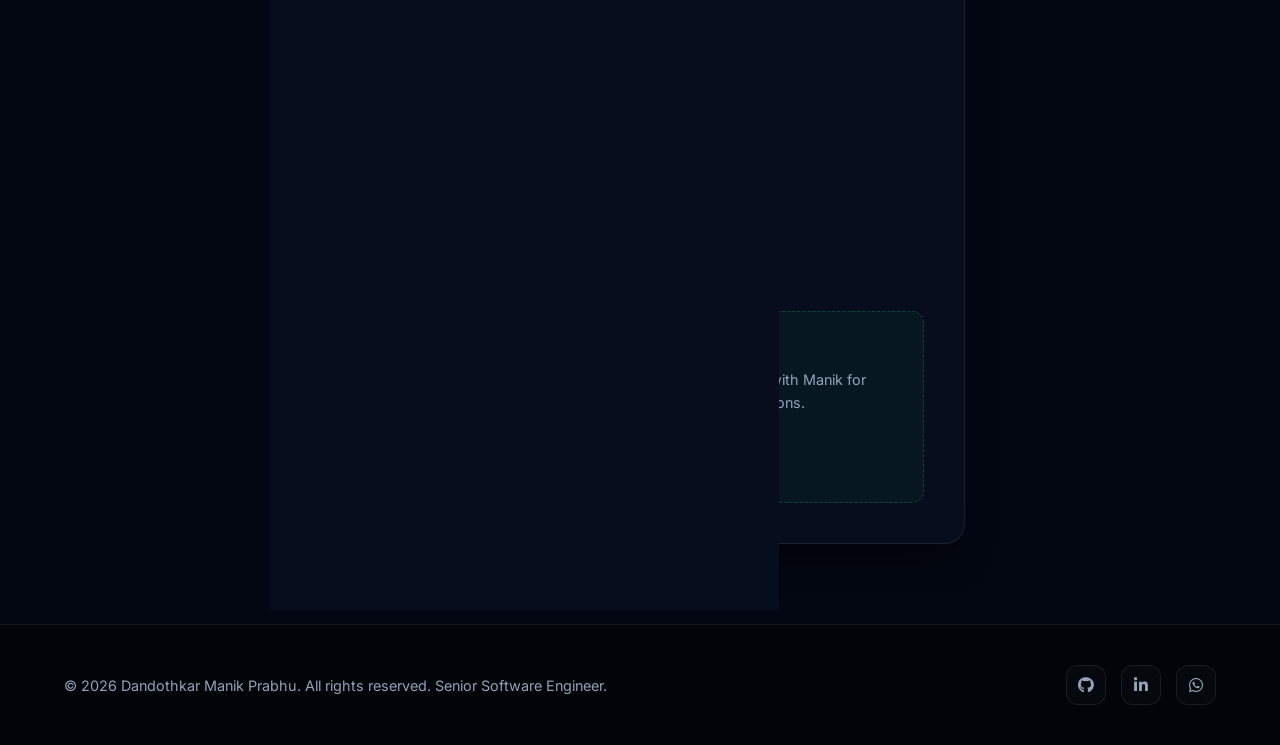
==== commit f181cb59: "Update portfolio website to Senior Software Engineer, correct experience dates, and update gitignore" ====
--- a/index.html
+++ b/index.html
@@ -5,19 +5,19 @@
     <meta charset="UTF-8">
     <meta name="viewport" content="width=device-width, initial-scale=1.0">
     <meta name="description"
-        content="Professional Portfolio of Dandothkar Manik Prabhu - Senior Marketing & Delivery Manager specializing in AI Solutions, B2B Growth, Multi-Cloud & DevOps Delivery.">
+        content="Professional Portfolio of Dandothkar Manik Prabhu - Senior Software Engineer specializing in Autonomous Multi-Agent Systems, Enterprise LLM Architectures, GraphRAG, and Scalable Python Microservices.">
     <meta name="keywords"
-        content="Dandothkar Manik Prabhu, Manik Prabhu, Senior Marketing & Delivery Manager, B2B Growth, Inside Sales, Agentic AI, LangGraph, LangChain, MCP, Python, FastAPI, Docker, Kubernetes, AWS, Cloud Delivery, Hyderabad">
+        content="Dandothkar Manik Prabhu, Manik Prabhu, Senior Software Engineer, Senior AI Systems Engineer, LLM Solutions Architect, Agentic AI, LangGraph, LangChain, AutoGen, GraphRAG, Python, FastAPI, Docker, Kubernetes, AWS, Azure, Neo4j, Celery, Hyderabad">
     <meta name="author" content="Dandothkar Manik Prabhu">
 
     <!-- Open Graph (LinkedIn / Socials) -->
-    <meta property="og:title" content="Dandothkar Manik Prabhu | Senior Marketing & Delivery Manager">
+    <meta property="og:title" content="Dandothkar Manik Prabhu | Senior Software Engineer">
     <meta property="og:description"
-        content="Strategic and results-driven Senior Marketing & Delivery Manager with 5.4+ years of expertise driving enterprise B2B growth and scalable technical delivery across AI & Cloud ecosystems.">
+        content="Senior Software Engineer with 5+ years of extensive software engineering experience specializing in autonomous multi-agent systems, enterprise LLM architectures, production-grade GraphRAG pipelines, and scalable Python microservices.">
     <meta property="og:image" content="manik_avatar.png">
     <meta property="og:type" content="website">
 
-    <title>Dandothkar Manik Prabhu | Senior Marketing & Delivery Manager</title>
+    <title>Dandothkar Manik Prabhu | Senior Software Engineer</title>
 
     <!-- CSS Stylesheets -->
     <link rel="stylesheet" href="style.css">
@@ -63,11 +63,11 @@
 
             <ul class="nav-menu">
                 <li><a href="#about" class="nav-link">About</a></li>
-                <li><a href="#dirt" class="nav-link">Methodology</a></li>
+                <li><a href="#architecture" class="nav-link">Architecture</a></li>
                 <li><a href="#skills" class="nav-link">Skills</a></li>
                 <li><a href="#experience" class="nav-link">Experience</a></li>
                 <li><a href="#projects" class="nav-link">Projects</a></li>
-                <li><a href="#education" class="nav-link">Education</a></li>
+                <li><a href="#education" class="nav-link">Education & Certs</a></li>
                 <li><a href="resume.html" target="_blank" class="nav-link"><i class="fas fa-file-alt"></i> Resume</a></li>
                 <li><a href="#contact" class="nav-btn">Get In Touch</a></li>
             </ul>
@@ -81,7 +81,7 @@
                 <div class="hero-content">
                     <div class="hero-badge">
                         <span class="hero-badge-dot"></span>
-                        Available for Strategic Growth & Technical Delivery
+                        Available for Senior Software Engineer & Agentic AI Roles
                     </div>
                     <h1>
                         <span class="gradient-text">Dandothkar</span><br>
@@ -92,9 +92,9 @@
                             class="typewriter-cursor">|</span>
                     </div>
                     <p class="hero-description">
-                        Strategic and results-driven Senior Marketing & Delivery Manager with 5.4+ years of cross-functional
-                        expertise driving enterprise B2B lead generation, demand generation, revenue acceleration, and scalable
-                        technical delivery across SaaS, Cloud, and AI ecosystems.
+                        Innovative Senior Software Engineer with 5+ years of extensive software engineering experience
+                        specializing in autonomous multi-agent systems, enterprise LLM architectures, production-grade
+                        GraphRAG pipelines, and high-concurrency Python microservices.
                     </p>
                     <div class="hero-ctas">
                         <a href="resume.html" target="_blank" class="btn-primary">
@@ -125,112 +125,111 @@
         <section class="about-section reveal" id="about">
             <div class="section-header">
                 <h2>Professional Profile</h2>
-                <p>Bridging the gap between high-level B2B commercial strategy and technical engineering execution.</p>
+                <p>Architecting scalable autonomous agent swarms, knowledge graph retrieval, and enterprise cloud microservices.</p>
             </div>
 
             <div class="about-grid">
                 <div class="about-left">
-                    <h3>Empowering Enterprise Growth Through <span class="gradient-accent">Agentic AI & Multi-Cloud Delivery</span></h3>
+                    <h3>Engineering Scalable <span class="gradient-accent">Multi-Agent Systems & Enterprise LLM Architectures</span></h3>
                     <p>
-                        I scale corporate revenue pipelines by combining <strong>5.4+ years of B2B marketing & demand generation</strong>
-                        with deep technical engineering capabilities. Proven track record of generating predictable multi-million-dollar sales pipelines and closing nearly <strong>$1M in high-value enterprise contracts</strong>.
+                        Innovative Senior Software Engineer with <strong>5+ years of extensive software engineering experience</strong> specializing in building autonomous multi-agent systems, enterprise LLM architectures, and production-grade RAG pipelines.
                     </p>
                     <p>
-                        My background blends 2.5+ years of high-volume Cold Calling, advanced Email Deliverability Administration (DNS authentication, SPF/DKIM/DMARC, inbox warm-up, spam/blacklist remediation), and SEO with hands-on systems engineering—architecting <strong>Agentic AI workflows (LangGraph, LangChain, LangSmith, MCP)</strong>, building <strong>Python/FastAPI microservices</strong>, and orchestrating multi-cloud deployments (AWS primary, GCP, Azure) via <strong>Docker, Kubernetes, and GitHub Actions CI/CD</strong>.
+                        Proven expertise in orchestrating complex agentic workflows using <strong>LangChain, LangGraph, and Microsoft Agentic Framework (AutoGen / Semantic Kernel)</strong>. Deep background in Python backend engineering (FastAPI, Flask, Microservices), vector search, graph databases (Neo4j), and multi-cloud infrastructure (AWS & Azure with Terraform). Track record of transitioning state-of-the-art Generative AI research into scalable, fault-tolerant enterprise production systems.
                     </p>
                     <div class="about-stats">
                         <div class="stat-card glass-panel">
-                            <div class="stat-num">5.4+</div>
-                            <div class="stat-label">Years B2B & Delivery Leadership</div>
+                            <div class="stat-num">5+</div>
+                            <div class="stat-label">Years Software Engineering & AI</div>
                         </div>
                         <div class="stat-card glass-panel">
-                            <div class="stat-num">~$1M</div>
-                            <div class="stat-label">Enterprise Contracts Closed</div>
-                        </div>
-                        <div class="stat-card glass-panel">
-                            <div class="stat-num">2.5+</div>
-                            <div class="stat-label">Years High-Volume Cold Calling</div>
+                            <div class="stat-num">42%</div>
+                            <div class="stat-label">GraphRAG Accuracy Boost</div>
                         </div>
                         <div class="stat-card glass-panel">
                             <div class="stat-num">35%</div>
-                            <div class="stat-label">AI Workflow Cycle Time Reduced</div>
+                            <div class="stat-label">LLM Cost Slashed (Redis Cache)</div>
+                        </div>
+                        <div class="stat-card glass-panel">
+                            <div class="stat-num">100K+</div>
+                            <div class="stat-label">Daily Async Events Processed</div>
                         </div>
                     </div>
                 </div>
 
                 <div class="about-right-card glass-panel">
-                    <h4><i class="fas fa-briefcase"></i> Executive Focus Areas</h4>
+                    <h4><i class="fas fa-microchip"></i> Core Engineering Pillars</h4>
                     <ul class="about-bullets">
-                        <li><strong>B2B Growth & Revenue Acceleration:</strong> Outbound prospecting frameworks, consultative sales cadences, account-based marketing (ABM), and multi-million-dollar pipeline generation.</li>
-                        <li><strong>Agentic AI & Workflow Automation:</strong> Designing and deploying autonomous AI agent workflows with LangGraph, LangChain, LangSmith, and Model Context Protocol (MCP) for real-time lead intelligence.</li>
-                        <li><strong>Multi-Cloud & API Architecture:</strong> Developing asynchronous Python/FastAPI microservices and containerized deployments across AWS, GCP, and Azure using Docker, Kubernetes, and CI/CD pipelines.</li>
-                        <li><strong>Email Infrastructure & Deliverability:</strong> Managing multi-domain DNS authentication (SPF, DKIM, DMARC), inbox warm-up schedules, spam/blacklist remediation sustaining 98%+ deliverability.</li>
-                        <li><strong>Technical Delivery Management:</strong> Aligning service scope roadmaps, client expectation mapping, and leading cross-functional engineering and growth squads.</li>
+                        <li><strong>Autonomous Multi-Agent Swarms:</strong> Designing stateful multi-agent systems with LangGraph StateGraph, dynamic tool calling, human-in-the-loop checkpoints, and specialized agent teams (Planner, Executor, Critic).</li>
+                        <li><strong>Enterprise GraphRAG & Hybrid Search:</strong> Coupling Neo4j knowledge graphs with dense vector retrieval (Pinecone, ChromaDB) and Cohere re-ranking to eliminate hallucinations in multi-hop analytical queries.</li>
+                        <li><strong>High-Performance Python Microservices:</strong> Developing asynchronous API gateways using FastAPI, supporting streaming LLM responses via Server-Sent Events (SSE) and WebSockets with sub-200ms TTFT.</li>
+                        <li><strong>Multi-Cloud Infrastructure (IaC):</strong> Provisioning automated container clusters across Microsoft Azure (Azure OpenAI, Container Apps) and AWS (ECS, Lambda, S3, RDS) via Terraform modules.</li>
+                        <li><strong>LLM Observability & MLOps:</strong> Implementing full-stack tracing, latency monitoring, token consumption optimization, and regression testing with LangSmith and OpenTelemetry across 500+ test suites.</li>
                     </ul>
                 </div>
             </div>
         </section>
 
-        <!-- Signature Methodology: The D.I.R.T. Framework -->
-        <section class="dirt-section reveal" id="dirt">
+        <!-- Signature Architecture: The A.G.E.N.T. Framework -->
+        <section class="dirt-section reveal" id="architecture">
             <div class="section-header">
-                <h2>The D.I.R.T. Framework</h2>
-                <p>My proprietary methodology uniting engineering rigor with outbound commercial acceleration.</p>
+                <h2>The A.G.E.N.T. System Architecture</h2>
+                <p>My core engineering blueprint for deploying resilient, production-grade autonomous intelligence at scale.</p>
             </div>
 
             <div class="dirt-intro">
-                Developed to bridge deep technical systems with aggressive demand generation, D.I.R.T. ensures that every marketing and technical delivery cycle delivers high conversion, zero data drift, and lasting business ROI.
+                Developed to bridge cutting-edge LLM research with robust distributed backend infrastructure, the A.G.E.N.T. lifecycle guarantees sub-200ms latency, zero data drift, and bulletproof fault tolerance.
             </div>
 
             <div class="dirt-grid">
-                <!-- D Card -->
+                <!-- A Card -->
                 <div class="dirt-card glass-panel">
-                    <div class="dirt-letter">D</div>
-                    <h3 class="dirt-title">Data Acquisition & Intelligence</h3>
-                    <p class="dirt-desc">High-precision B2B prospect mining using forward proxy networks, custom scraping routines, and intent-based analytics across enterprise directories.</p>
+                    <div class="dirt-letter">A</div>
+                    <h3 class="dirt-title">Autonomous Agent Swarms</h3>
+                    <p class="dirt-desc">Multi-agent collaborative networks using LangGraph StateGraph and AutoGen. Implementing Planner, Executor, Critic, and Tool agents with persistent checkpointing.</p>
                     <div class="dirt-pills">
-                        <span class="dirt-pill">ZoomInfo</span>
-                        <span class="dirt-pill">Apollo.io</span>
-                        <span class="dirt-pill">Lusha</span>
-                        <span class="dirt-pill">Forward Proxies</span>
-                    </div>
-                </div>
-
-                <!-- I Card -->
+                        <span class="dirt-pill">LangGraph</span>
+                        <span class="dirt-pill">AutoGen</span>
+                        <span class="dirt-pill">Semantic Kernel</span>
+                        <span class="dirt-pill">CrewAI</span>
+                    </div>
+                </div>
+
+                <!-- G Card -->
                 <div class="dirt-card glass-panel">
-                    <div class="dirt-letter">I</div>
-                    <h3 class="dirt-title">Infrastructure & Deliverability</h3>
-                    <p class="dirt-desc">Bulletproofing email pipelines and data integrity. Setting up multi-domain DNS (SPF, DKIM, DMARC), warm-up cadences, and database sanitization.</p>
+                    <div class="dirt-letter">G</div>
+                    <h3 class="dirt-title">GraphRAG & Hybrid Search</h3>
+                    <p class="dirt-desc">Fusing Neo4j entity graphs with dense vector embeddings (Pinecone/ChromaDB) and Cohere re-ranking to deliver grounded, multi-hop context without hallucinations.</p>
                     <div class="dirt-pills">
-                        <span class="dirt-pill">SPF / DKIM / DMARC</span>
-                        <span class="dirt-pill">Inbox Warm-up</span>
-                        <span class="dirt-pill">Spam Remediation</span>
-                        <span class="dirt-pill">SQL / NoSQL</span>
-                    </div>
-                </div>
-
-                <!-- R Card -->
+                        <span class="dirt-pill">GraphRAG</span>
+                        <span class="dirt-pill">Neo4j (Cypher)</span>
+                        <span class="dirt-pill">Pinecone</span>
+                        <span class="dirt-pill">Cohere Re-Rank</span>
+                    </div>
+                </div>
+
+                <!-- E Card -->
                 <div class="dirt-card glass-panel">
-                    <div class="dirt-letter">R</div>
-                    <h3 class="dirt-title">Revenue-Driven Outreach</h3>
-                    <p class="dirt-desc">Consultative multi-channel campaigns targeting C-suite decision-makers through high-volume cold calling, personalized InMail cadences, and ABM.</p>
+                    <div class="dirt-letter">E</div>
+                    <h3 class="dirt-title">Enterprise Python Backend</h3>
+                    <p class="dirt-desc">Asynchronous microservices built on FastAPI and Celery. Streaming LLM tokens via Server-Sent Events (SSE) and WebSockets with sub-200ms TTFT.</p>
                     <div class="dirt-pills">
-                        <span class="dirt-pill">Cold Calling (2.5+ Yrs)</span>
-                        <span class="dirt-pill">LinkedIn InMails</span>
-                        <span class="dirt-pill">ABM Strategy</span>
-                        <span class="dirt-pill">SEO & Blogs</span>
-                    </div>
-                </div>
-
-                <!-- T Card -->
+                        <span class="dirt-pill">Python 3 (Asyncio)</span>
+                        <span class="dirt-pill">FastAPI</span>
+                        <span class="dirt-pill">Celery & Redis</span>
+                        <span class="dirt-pill">PostgreSQL</span>
+                    </div>
+                </div>
+
+                <!-- N Card -->
                 <div class="dirt-card glass-panel">
-                    <div class="dirt-letter">T</div>
-                    <h3 class="dirt-title">Technological AI Delivery</h3>
-                    <p class="dirt-desc">Scaling operations with autonomous AI workflows, Python/FastAPI microservices, Model Context Protocol (MCP), and multi-cloud Kubernetes deployments.</p>
+                    <div class="dirt-letter">N</div>
+                    <h3 class="dirt-title">Network Observability & IaC</h3>
+                    <p class="dirt-desc">Full LLM telemetry with LangSmith and OpenTelemetry across 500+ test suites. Semantic Redis caching slashing inference API costs by 35% with Terraform multi-cloud IaC.</p>
                     <div class="dirt-pills">
-                        <span class="dirt-pill">LangGraph / LangChain</span>
-                        <span class="dirt-pill">MCP & N8N</span>
-                        <span class="dirt-pill">FastAPI Async</span>
+                        <span class="dirt-pill">LangSmith</span>
+                        <span class="dirt-pill">Redis Cache</span>
+                        <span class="dirt-pill">Terraform</span>
                         <span class="dirt-pill">Docker & K8s</span>
                     </div>
                 </div>
@@ -241,164 +240,43 @@
         <section class="skills-section reveal" id="skills">
             <div class="section-header">
                 <h2>Interactive Skills Matrix</h2>
-                <p>Explore my cross-functional expertise across growth strategy, AI engineering, and cloud operations.</p>
+                <p>Explore my technical proficiency across agentic frameworks, vector search, Python microservices, and cloud DevOps.</p>
             </div>
 
             <div class="skills-container">
                 <div class="skills-filter">
                     <button class="filter-btn active" data-filter="all">All Skills</button>
-                    <button class="filter-btn" data-filter="marketing">Marketing & Growth</button>
-                    <button class="filter-btn" data-filter="tech">Engineering & APIs</button>
                     <button class="filter-btn" data-filter="ai">Agentic AI & LLMs</button>
+                    <button class="filter-btn" data-filter="rag">RAG & Vector Search</button>
+                    <button class="filter-btn" data-filter="backend">Backend & APIs</button>
+                    <button class="filter-btn" data-filter="db">Databases & Storage</button>
                     <button class="filter-btn" data-filter="cloud">Cloud & DevOps</button>
-                    <button class="filter-btn" data-filter="tools">Tools & Platforms</button>
                 </div>
 
                 <div class="skills-grid">
-                    <!-- Marketing & Growth Skills -->
-                    <div class="skill-card glass-panel" data-category="marketing">
-                        <div class="skill-icon-box"><i class="fas fa-bullseye"></i></div>
-                        <div class="skill-info">
-                            <h3 class="skill-name">B2B Lead & Demand Generation (5.4+ Yrs)</h3>
-                            <div class="skill-level-container">
-                                <div class="skill-level-bar" data-level="95%"></div>
-                            </div>
-                        </div>
-                    </div>
-                    <div class="skill-card glass-panel" data-category="marketing">
-                        <div class="skill-icon-box"><i class="fas fa-phone-alt"></i></div>
-                        <div class="skill-info">
-                            <h3 class="skill-name">High-Volume Cold Calling (2.5+ Yrs)</h3>
-                            <div class="skill-level-container">
-                                <div class="skill-level-bar" data-level="95%"></div>
-                            </div>
-                        </div>
-                    </div>
-                    <div class="skill-card glass-panel" data-category="marketing">
-                        <div class="skill-icon-box"><i class="fas fa-shield-alt"></i></div>
-                        <div class="skill-info">
-                            <h3 class="skill-name">Email Deliverability & DNS (SPF/DKIM/DMARC)</h3>
-                            <div class="skill-level-container">
-                                <div class="skill-level-bar" data-level="92%"></div>
-                            </div>
-                        </div>
-                    </div>
-                    <div class="skill-card glass-panel" data-category="marketing">
-                        <div class="skill-icon-box"><i class="fab fa-linkedin-in"></i></div>
-                        <div class="skill-info">
-                            <h3 class="skill-name">Personalized LinkedIn & InMail Outreach</h3>
-                            <div class="skill-level-container">
-                                <div class="skill-level-bar" data-level="90%"></div>
-                            </div>
-                        </div>
-                    </div>
-                    <div class="skill-card glass-panel" data-category="marketing">
-                        <div class="skill-icon-box"><i class="fas fa-tasks"></i></div>
-                        <div class="skill-info">
-                            <h3 class="skill-name">Client Delivery & Scope Roadmapping</h3>
-                            <div class="skill-level-container">
-                                <div class="skill-level-bar" data-level="92%"></div>
-                            </div>
-                        </div>
-                    </div>
-                    <div class="skill-card glass-panel" data-category="marketing">
-                        <div class="skill-icon-box"><i class="fas fa-newspaper"></i></div>
-                        <div class="skill-info">
-                            <h3 class="skill-name">SEO, Case Studies & Technical Blogs</h3>
-                            <div class="skill-level-container">
-                                <div class="skill-level-bar" data-level="88%"></div>
-                            </div>
-                        </div>
-                    </div>
-
-                    <!-- Tech & APIs Skills -->
-                    <div class="skill-card glass-panel" data-category="tech">
-                        <div class="skill-icon-box"><i class="fab fa-python"></i></div>
-                        <div class="skill-info">
-                            <h3 class="skill-name">Python Development</h3>
-                            <div class="skill-level-container">
-                                <div class="skill-level-bar" data-level="90%"></div>
-                            </div>
-                        </div>
-                    </div>
-                    <div class="skill-card glass-panel" data-category="tech">
-                        <div class="skill-icon-box"><i class="fas fa-server"></i></div>
-                        <div class="skill-info">
-                            <h3 class="skill-name">FastAPI (Async Microservices)</h3>
-                            <div class="skill-level-container">
-                                <div class="skill-level-bar" data-level="88%"></div>
-                            </div>
-                        </div>
-                    </div>
-                    <div class="skill-card glass-panel" data-category="tech">
-                        <div class="skill-icon-box"><i class="fas fa-network-wired"></i></div>
-                        <div class="skill-info">
-                            <h3 class="skill-name">Forward Proxy & Network Routing</h3>
-                            <div class="skill-level-container">
-                                <div class="skill-level-bar" data-level="85%"></div>
-                            </div>
-                        </div>
-                    </div>
-                    <div class="skill-card glass-panel" data-category="tech">
-                        <div class="skill-icon-box"><i class="fas fa-database"></i></div>
-                        <div class="skill-info">
-                            <h3 class="skill-name">SQL & NoSQL Databases</h3>
-                            <div class="skill-level-container">
-                                <div class="skill-level-bar" data-level="82%"></div>
-                            </div>
-                        </div>
-                    </div>
-                    <div class="skill-card glass-panel" data-category="tech">
-                        <div class="skill-icon-box"><i class="fas fa-chart-line"></i></div>
-                        <div class="skill-info">
-                            <h3 class="skill-name">Power BI & CRM Analytics</h3>
-                            <div class="skill-level-container">
-                                <div class="skill-level-bar" data-level="90%"></div>
-                            </div>
-                        </div>
-                    </div>
-                    <div class="skill-card glass-panel" data-category="tech">
-                        <div class="skill-icon-box"><i class="fas fa-file-excel"></i></div>
-                        <div class="skill-info">
-                            <h3 class="skill-name">Advanced Excel & Data Modeling</h3>
-                            <div class="skill-level-container">
-                                <div class="skill-level-bar" data-level="95%"></div>
-                            </div>
-                        </div>
-                    </div>
-
-                    <!-- Agentic AI Skills -->
+                    <!-- Agentic AI & LLMs Skills -->
                     <div class="skill-card glass-panel" data-category="ai">
                         <div class="skill-icon-box"><i class="fas fa-project-diagram"></i></div>
                         <div class="skill-info">
-                            <h3 class="skill-name">LangGraph & LangChain Orchestration</h3>
-                            <div class="skill-level-container">
-                                <div class="skill-level-bar" data-level="88%"></div>
+                            <h3 class="skill-name">LangGraph (StateGraph & Supervisors)</h3>
+                            <div class="skill-level-container">
+                                <div class="skill-level-bar" data-level="95%"></div>
                             </div>
                         </div>
                     </div>
                     <div class="skill-card glass-panel" data-category="ai">
-                        <div class="skill-icon-box"><i class="fas fa-plug"></i></div>
-                        <div class="skill-info">
-                            <h3 class="skill-name">Model Context Protocol (MCP)</h3>
-                            <div class="skill-level-container">
-                                <div class="skill-level-bar" data-level="85%"></div>
+                        <div class="skill-icon-box"><i class="fab fa-microsoft"></i></div>
+                        <div class="skill-info">
+                            <h3 class="skill-name">Microsoft Agentic (AutoGen / Semantic Kernel)</h3>
+                            <div class="skill-level-container">
+                                <div class="skill-level-bar" data-level="92%"></div>
                             </div>
                         </div>
                     </div>
                     <div class="skill-card glass-panel" data-category="ai">
-                        <div class="skill-icon-box"><i class="fas fa-chart-bar"></i></div>
-                        <div class="skill-info">
-                            <h3 class="skill-name">LangSmith Monitoring & Eval</h3>
-                            <div class="skill-level-container">
-                                <div class="skill-level-bar" data-level="82%"></div>
-                            </div>
-                        </div>
-                    </div>
-                    <div class="skill-card glass-panel" data-category="ai">
-                        <div class="skill-icon-box"><i class="fas fa-robot"></i></div>
-                        <div class="skill-info">
-                            <h3 class="skill-name">Autonomous Agent Workflows & N8N</h3>
+                        <div class="skill-icon-box"><i class="fas fa-link"></i></div>
+                        <div class="skill-info">
+                            <h3 class="skill-name">LangChain & CrewAI Frameworks</h3>
                             <div class="skill-level-container">
                                 <div class="skill-level-bar" data-level="90%"></div>
                             </div>
@@ -407,56 +285,215 @@
                     <div class="skill-card glass-panel" data-category="ai">
                         <div class="skill-icon-box"><i class="fas fa-brain"></i></div>
                         <div class="skill-info">
-                            <h3 class="skill-name">Machine Learning & Deep Learning</h3>
-                            <div class="skill-level-container">
-                                <div class="skill-level-bar" data-level="80%"></div>
+                            <h3 class="skill-name">OpenAI GPT-4o & Anthropic Claude APIs</h3>
+                            <div class="skill-level-container">
+                                <div class="skill-level-bar" data-level="94%"></div>
                             </div>
                         </div>
                     </div>
                     <div class="skill-card glass-panel" data-category="ai">
-                        <div class="skill-icon-box"><i class="fas fa-code-branch"></i></div>
-                        <div class="skill-info">
-                            <h3 class="skill-name">MLOps & System Reliability</h3>
-                            <div class="skill-level-container">
-                                <div class="skill-level-bar" data-level="80%"></div>
+                        <div class="skill-icon-box"><i class="fas fa-code"></i></div>
+                        <div class="skill-info">
+                            <h3 class="skill-name">Function Calling & Structured Outputs</h3>
+                            <div class="skill-level-container">
+                                <div class="skill-level-bar" data-level="92%"></div>
+                            </div>
+                        </div>
+                    </div>
+                    <div class="skill-card glass-panel" data-category="ai">
+                        <div class="skill-icon-box"><i class="fas fa-chart-line"></i></div>
+                        <div class="skill-info">
+                            <h3 class="skill-name">LangSmith Tracing & Model Evaluation</h3>
+                            <div class="skill-level-container">
+                                <div class="skill-level-bar" data-level="88%"></div>
+                            </div>
+                        </div>
+                    </div>
+
+                    <!-- RAG & Vector Search Skills -->
+                    <div class="skill-card glass-panel" data-category="rag">
+                        <div class="skill-icon-box"><i class="fas fa-network-wired"></i></div>
+                        <div class="skill-info">
+                            <h3 class="skill-name">GraphRAG & Knowledge Graphs</h3>
+                            <div class="skill-level-container">
+                                <div class="skill-level-bar" data-level="92%"></div>
+                            </div>
+                        </div>
+                    </div>
+                    <div class="skill-card glass-panel" data-category="rag">
+                        <div class="skill-icon-box"><i class="fas fa-search"></i></div>
+                        <div class="skill-info">
+                            <h3 class="skill-name">Hybrid Search (Dense + Sparse)</h3>
+                            <div class="skill-level-container">
+                                <div class="skill-level-bar" data-level="90%"></div>
+                            </div>
+                        </div>
+                    </div>
+                    <div class="skill-card glass-panel" data-category="rag">
+                        <div class="skill-icon-box"><i class="fas fa-filter"></i></div>
+                        <div class="skill-info">
+                            <h3 class="skill-name">Cohere Re-ranking & Context Compression</h3>
+                            <div class="skill-level-container">
+                                <div class="skill-level-bar" data-level="88%"></div>
+                            </div>
+                        </div>
+                    </div>
+                    <div class="skill-card glass-panel" data-category="rag">
+                        <div class="skill-icon-box"><i class="fas fa-layer-group"></i></div>
+                        <div class="skill-info">
+                            <h3 class="skill-name">Chunking Strategies & Self-Querying</h3>
+                            <div class="skill-level-container">
+                                <div class="skill-level-bar" data-level="90%"></div>
+                            </div>
+                        </div>
+                    </div>
+
+                    <!-- Backend & APIs Skills -->
+                    <div class="skill-card glass-panel" data-category="backend">
+                        <div class="skill-icon-box"><i class="fab fa-python"></i></div>
+                        <div class="skill-info">
+                            <h3 class="skill-name">Python 3 & Asyncio (5+ Yrs)</h3>
+                            <div class="skill-level-container">
+                                <div class="skill-level-bar" data-level="96%"></div>
+                            </div>
+                        </div>
+                    </div>
+                    <div class="skill-card glass-panel" data-category="backend">
+                        <div class="skill-icon-box"><i class="fas fa-bolt"></i></div>
+                        <div class="skill-info">
+                            <h3 class="skill-name">FastAPI & Flask Microservices</h3>
+                            <div class="skill-level-container">
+                                <div class="skill-level-bar" data-level="94%"></div>
+                            </div>
+                        </div>
+                    </div>
+                    <div class="skill-card glass-panel" data-category="backend">
+                        <div class="skill-icon-box"><i class="fas fa-stream"></i></div>
+                        <div class="skill-info">
+                            <h3 class="skill-name">Server-Sent Events (SSE) & WebSockets</h3>
+                            <div class="skill-level-container">
+                                <div class="skill-level-bar" data-level="92%"></div>
+                            </div>
+                        </div>
+                    </div>
+                    <div class="skill-card glass-panel" data-category="backend">
+                        <div class="skill-icon-box"><i class="fas fa-tasks"></i></div>
+                        <div class="skill-info">
+                            <h3 class="skill-name">Celery Distributed Task Queues</h3>
+                            <div class="skill-level-container">
+                                <div class="skill-level-bar" data-level="88%"></div>
+                            </div>
+                        </div>
+                    </div>
+                    <div class="skill-card glass-panel" data-category="backend">
+                        <div class="skill-icon-box"><i class="fas fa-plug"></i></div>
+                        <div class="skill-info">
+                            <h3 class="skill-name">RESTful APIs & Microservices Design</h3>
+                            <div class="skill-level-container">
+                                <div class="skill-level-bar" data-level="94%"></div>
+                            </div>
+                        </div>
+                    </div>
+                    <div class="skill-card glass-panel" data-category="backend">
+                        <div class="skill-icon-box"><i class="fas fa-check-double"></i></div>
+                        <div class="skill-info">
+                            <h3 class="skill-name">Pytest & Automated Test Suites</h3>
+                            <div class="skill-level-container">
+                                <div class="skill-level-bar" data-level="90%"></div>
+                            </div>
+                        </div>
+                    </div>
+
+                    <!-- Databases & Storage Skills -->
+                    <div class="skill-card glass-panel" data-category="db">
+                        <div class="skill-icon-box"><i class="fas fa-database"></i></div>
+                        <div class="skill-info">
+                            <h3 class="skill-name">PostgreSQL & Relational Schemas</h3>
+                            <div class="skill-level-container">
+                                <div class="skill-level-bar" data-level="92%"></div>
+                            </div>
+                        </div>
+                    </div>
+                    <div class="skill-card glass-panel" data-category="db">
+                        <div class="skill-icon-box"><i class="fas fa-share-alt"></i></div>
+                        <div class="skill-info">
+                            <h3 class="skill-name">Neo4j Graph Database (Cypher)</h3>
+                            <div class="skill-level-container">
+                                <div class="skill-level-bar" data-level="90%"></div>
+                            </div>
+                        </div>
+                    </div>
+                    <div class="skill-card glass-panel" data-category="db">
+                        <div class="skill-icon-box"><i class="fas fa-cube"></i></div>
+                        <div class="skill-info">
+                            <h3 class="skill-name">Pinecone, ChromaDB & FAISS Vector DBs</h3>
+                            <div class="skill-level-container">
+                                <div class="skill-level-bar" data-level="92%"></div>
+                            </div>
+                        </div>
+                    </div>
+                    <div class="skill-card glass-panel" data-category="db">
+                        <div class="skill-icon-box"><i class="fas fa-memory"></i></div>
+                        <div class="skill-info">
+                            <h3 class="skill-name">Redis & Semantic In-Memory Caching</h3>
+                            <div class="skill-level-container">
+                                <div class="skill-level-bar" data-level="94%"></div>
+                            </div>
+                        </div>
+                    </div>
+                    <div class="skill-card glass-panel" data-category="db">
+                        <div class="skill-icon-box"><i class="fas fa-server"></i></div>
+                        <div class="skill-info">
+                            <h3 class="skill-name">MongoDB & MySQL</h3>
+                            <div class="skill-level-container">
+                                <div class="skill-level-bar" data-level="86%"></div>
+                            </div>
+                        </div>
+                    </div>
+                    <div class="skill-card glass-panel" data-category="db">
+                        <div class="skill-icon-box"><i class="fas fa-boxes"></i></div>
+                        <div class="skill-info">
+                            <h3 class="skill-name">pgvector & Weaviate</h3>
+                            <div class="skill-level-container">
+                                <div class="skill-level-bar" data-level="85%"></div>
                             </div>
                         </div>
                     </div>
 
                     <!-- Cloud & DevOps Skills -->
                     <div class="skill-card glass-panel" data-category="cloud">
+                        <div class="skill-icon-box"><i class="fab fa-microsoft"></i></div>
+                        <div class="skill-info">
+                            <h3 class="skill-name">Microsoft Azure & Azure OpenAI</h3>
+                            <div class="skill-level-container">
+                                <div class="skill-level-bar" data-level="90%"></div>
+                            </div>
+                        </div>
+                    </div>
+                    <div class="skill-card glass-panel" data-category="cloud">
                         <div class="skill-icon-box"><i class="fab fa-aws"></i></div>
                         <div class="skill-info">
-                            <h3 class="skill-name">AWS Cloud (EC2, S3, IAM, VPC)</h3>
-                            <div class="skill-level-container">
-                                <div class="skill-level-bar" data-level="85%"></div>
+                            <h3 class="skill-name">AWS Cloud (ECS, Lambda, S3, RDS)</h3>
+                            <div class="skill-level-container">
+                                <div class="skill-level-bar" data-level="88%"></div>
                             </div>
                         </div>
                     </div>
                     <div class="skill-card glass-panel" data-category="cloud">
-                        <div class="skill-icon-box"><i class="fab fa-google"></i></div>
-                        <div class="skill-info">
-                            <h3 class="skill-name">Google Cloud Platform (GCP Core)</h3>
-                            <div class="skill-level-container">
-                                <div class="skill-level-bar" data-level="78%"></div>
-                            </div>
-                        </div>
-                    </div>
-                    <div class="skill-card glass-panel" data-category="cloud">
-                        <div class="skill-icon-box"><i class="fab fa-microsoft"></i></div>
-                        <div class="skill-info">
-                            <h3 class="skill-name">Microsoft Azure Ecosystem</h3>
-                            <div class="skill-level-container">
-                                <div class="skill-level-bar" data-level="80%"></div>
+                        <div class="skill-icon-box"><i class="fas fa-terminal"></i></div>
+                        <div class="skill-info">
+                            <h3 class="skill-name">Terraform (Infrastructure as Code)</h3>
+                            <div class="skill-level-container">
+                                <div class="skill-level-bar" data-level="86%"></div>
                             </div>
                         </div>
                     </div>
                     <div class="skill-card glass-panel" data-category="cloud">
                         <div class="skill-icon-box"><i class="fab fa-docker"></i></div>
                         <div class="skill-info">
-                            <h3 class="skill-name">Docker & Containerization</h3>
-                            <div class="skill-level-container">
-                                <div class="skill-level-bar" data-level="85%"></div>
+                            <h3 class="skill-name">Docker Containerization</h3>
+                            <div class="skill-level-container">
+                                <div class="skill-level-bar" data-level="92%"></div>
                             </div>
                         </div>
                     </div>
@@ -465,63 +502,16 @@
                         <div class="skill-info">
                             <h3 class="skill-name">Kubernetes (K8s) Orchestration</h3>
                             <div class="skill-level-container">
-                                <div class="skill-level-bar" data-level="80%"></div>
+                                <div class="skill-level-bar" data-level="84%"></div>
                             </div>
                         </div>
                     </div>
                     <div class="skill-card glass-panel" data-category="cloud">
-                        <div class="skill-icon-box"><i class="fas fa-code-commit"></i></div>
-                        <div class="skill-info">
-                            <h3 class="skill-name">GitHub Actions CI/CD & Terraform</h3>
-                            <div class="skill-level-container">
-                                <div class="skill-level-bar" data-level="80%"></div>
-                            </div>
-                        </div>
-                    </div>
-
-                    <!-- Tools & Platforms -->
-                    <div class="skill-card glass-panel" data-category="tools">
-                        <div class="skill-icon-box"><i class="fas fa-search-plus"></i></div>
-                        <div class="skill-info">
-                            <h3 class="skill-name">ZoomInfo, Apollo.io & Lusha</h3>
-                            <div class="skill-level-container">
-                                <div class="skill-level-bar" data-level="95%"></div>
-                            </div>
-                        </div>
-                    </div>
-                    <div class="skill-card glass-panel" data-category="tools">
-                        <div class="skill-icon-box"><i class="fas fa-cloud-upload-alt"></i></div>
-                        <div class="skill-info">
-                            <h3 class="skill-name">Salesforce & Microsoft Dynamics 365</h3>
+                        <div class="skill-icon-box"><i class="fab fa-github"></i></div>
+                        <div class="skill-info">
+                            <h3 class="skill-name">GitHub Actions CI/CD Automation</h3>
                             <div class="skill-level-container">
                                 <div class="skill-level-bar" data-level="90%"></div>
-                            </div>
-                        </div>
-                    </div>
-                    <div class="skill-card glass-panel" data-category="tools">
-                        <div class="skill-icon-box"><i class="fas fa-cogs"></i></div>
-                        <div class="skill-info">
-                            <h3 class="skill-name">N8N Workflows & Automation</h3>
-                            <div class="skill-level-container">
-                                <div class="skill-level-bar" data-level="92%"></div>
-                            </div>
-                        </div>
-                    </div>
-                    <div class="skill-card glass-panel" data-category="tools">
-                        <div class="skill-icon-box"><i class="fab fa-github"></i></div>
-                        <div class="skill-info">
-                            <h3 class="skill-name">Git & GitHub Version Control</h3>
-                            <div class="skill-level-container">
-                                <div class="skill-level-bar" data-level="90%"></div>
-                            </div>
-                        </div>
-                    </div>
-                    <div class="skill-card glass-panel" data-category="tools">
-                        <div class="skill-icon-box"><i class="fas fa-laptop-code"></i></div>
-                        <div class="skill-info">
-                            <h3 class="skill-name">VS Code, AntiGravity, Cline & Claude</h3>
-                            <div class="skill-level-container">
-                                <div class="skill-level-bar" data-level="92%"></div>
                             </div>
                         </div>
                     </div>
@@ -533,7 +523,7 @@
         <section class="experience-section reveal" id="experience">
             <div class="section-header">
                 <h2>Professional Chronology</h2>
-                <p>A proven track record of managing high-performance teams and executing multi-million dollar deliveries.</p>
+                <p>Track record of engineering scalable multi-agent workflows, low-latency microservices, and enterprise cloud infrastructure.</p>
             </div>
 
             <div class="timeline-container">
@@ -542,89 +532,55 @@
                     <div class="timeline-dot"></div>
                     <div class="timeline-date">05/2026 – Present</div>
                     <div class="timeline-panel glass-panel">
-                        <h3>Senior Marketing & Delivery Manager</h3>
+                        <h3>Senior Software Engineer – AI Innovation & Agentic Systems</h3>
                         <a href="https://www.digioclick.com/" class="timeline-company" target="_blank" rel="noopener noreferrer">
                             <i class="fas fa-building"></i> Digio Click <i class="fas fa-external-link-alt"></i>
                         </a>
                         <ul>
-                            <li>Direct technical delivery operations and marketing strategy, translating client business requirements into structured service deliverables and technical milestones.</li>
-                            <li>Design and deploy autonomous AI agent workflows using <strong>LangGraph, LangChain, LangSmith, and N8N</strong>, reducing turnaround cycle time by 35% for client reporting and high-intent lead qualification.</li>
-                            <li>Architect and maintain scalable microservices with <strong>FastAPI (Async APIs)</strong> and orchestrate containerized deployments on AWS and Azure using <strong>Docker, Kubernetes, and GitHub Actions CI/CD</strong> pipelines.</li>
-                            <li>Configure forward proxy networks and automated data extraction pipelines to ensure high-speed, secure, and uninterrupted sales intelligence gathering.</li>
-                            <li>Spearhead client delivery management, aligning scope roadmaps and client expectation mapping across cross-functional engineering and growth teams.</li>
+                            <li>Architect and deploy production-grade multi-agent systems using <strong>LangGraph and LangChain</strong>, automating enterprise workflows with collaborative agent teams (Planner, Executor, Critic, and Tool agents).</li>
+                            <li>Engineered resilient, stateful conversational agents with <strong>LangGraph StateGraph</strong>, checkpointing conversation histories, human-in-the-loop validation, and dynamic tool orchestration.</li>
+                            <li>Designed and implemented enterprise <strong>Hybrid RAG & GraphRAG pipelines</strong> combining Neo4j knowledge graphs with dense vector retrieval (Pinecone/ChromaDB), improving domain-specific contextual retrieval accuracy by <strong>42%</strong>.</li>
+                            <li>Built low-latency asynchronous API gateways using <strong>FastAPI</strong>, supporting streaming LLM responses via Server-Sent Events (SSE) and WebSockets with <strong>sub-200ms TTFT (Time To First Token)</strong>.</li>
+                            <li>Integrated <strong>LangSmith and OpenTelemetry</strong> for complete LLM observability, latency tracking, token consumption optimization, and automated regression testing across 500+ prompt test suites.</li>
+                            <li>Established semantic caching using <strong>Redis</strong>, slashing LLM inference API costs by <strong>35%</strong> while boosting response speeds for frequent customer queries.</li>
                         </ul>
                     </div>
                 </div>
 
-                <!-- CompQsoft Digital - Manager -->
+                <!-- CompQsoft Digital -->
                 <div class="timeline-item">
                     <div class="timeline-dot"></div>
-                    <div class="timeline-date">01/2026 – 05/2026</div>
+                    <div class="timeline-date">10/2024 – 04/2026</div>
                     <div class="timeline-panel glass-panel">
-                        <h3>Senior Inside Sales Manager</h3>
+                        <h3>Software Engineer II – Backend & Agentic AI</h3>
                         <a href="https://compqsoft.com" class="timeline-company" target="_blank" rel="noopener noreferrer">
                             <i class="fas fa-building"></i> CompQsoft Digital <i class="fas fa-external-link-alt"></i>
                         </a>
                         <ul>
-                            <li>Managed and mentored a dedicated 5-member team of Inside Sales Representatives, instituting outbound prospecting frameworks, objection-handling cadences, and lead nurturing standards.</li>
-                            <li>Drove team performance to consistently achieve a monthly target of 25 qualified leads, building a predictable top-of-funnel pipeline for enterprise Cloud & Microsoft services.</li>
-                            <li>Generated 2 to 3 high-value Sales Qualified Opportunities (SQOs) per quarter targeting enterprise C-suite decision-makers with verified purchasing intent.</li>
-                            <li>Administered email infrastructure across multiple sender domains: configured DNS authentication (SPF, DKIM, DMARC), managed domain warm-up schedules, and resolved spam/blacklist issues sustaining <strong>98%+ deliverability</strong>.</li>
-                            <li>Conducted in-depth case studies analysis and authored technical blogs optimized for SEO to drive organic inbound demand.</li>
+                            <li>Spearheaded research and proof-of-concept implementations of autonomous agent architectures utilizing <strong>Microsoft Agentic Framework (AutoGen / Semantic Kernel)</strong> and LangChain for enterprise clients.</li>
+                            <li>Developed resilient <strong>Python backend services</strong> and integrations tailored for enterprise ecosystems, connecting CRM, ERP, and operational field workflows.</li>
+                            <li>Architected and provisioned multi-cloud infrastructure across <strong>Microsoft Azure (Azure OpenAI Service, Azure Container Apps)</strong> and <strong>AWS</strong> utilizing <strong>Terraform (IaC)</strong> modules.</li>
+                            <li>Collaborated on high-level system design and architectural blueprints for industrial AI solutions (Oil & Gas / Energy operations), enabling predictive operational field assistance.</li>
+                            <li>Optimized database access layers and relational schema designs in <strong>PostgreSQL</strong>, implementing connection pooling and index optimizations to support high-concurrency LLM data ingestion.</li>
                         </ul>
                     </div>
                 </div>
 
-                <!-- CompQsoft Digital - Executive -->
+                <!-- FunnL -->
                 <div class="timeline-item">
                     <div class="timeline-dot"></div>
-                    <div class="timeline-date">10/2024 – 12/2025</div>
+                    <div class="timeline-date">04/2021 – 10/2024 (3 yrs 7 mos)</div>
                     <div class="timeline-panel glass-panel">
-                        <h3>Senior Inside Sales Executive</h3>
-                        <a href="https://compqsoft.com" class="timeline-company" target="_blank" rel="noopener noreferrer">
-                            <i class="fas fa-building"></i> CompQsoft Digital <i class="fas fa-external-link-alt"></i>
+                        <h3>Software Engineer I &bull; Associate Software Engineer</h3>
+                        <a href="https://funnl.ai" class="timeline-company" target="_blank" rel="noopener noreferrer">
+                            <i class="fas fa-building"></i> FunnL <i class="fas fa-external-link-alt"></i>
                         </a>
                         <ul>
-                            <li>Spearheaded outbound business development, strategic prospecting, and pipeline growth for enterprise IT, cloud infrastructure, and digital transformation solutions.</li>
-                            <li>Targeted high-potential utility, municipal infrastructure, and enterprise IT accounts, successfully positioning Microsoft-centric and next-gen technology services.</li>
-                            <li><strong>Closed two major enterprise projects with a combined contract value of nearly $1,000,000 ($1M)</strong>, exceeding key sales milestones and driving substantial revenue.</li>
-                            <li>Managed end-to-end sales cycles from cold discovery calls and product demos to objection handling, solution mapping, and contract handoffs.</li>
-                            <li>Built and presented comprehensive pipeline health dashboards and executive revenue reports using Power BI and CRM analytics.</li>
-                        </ul>
-                    </div>
-                </div>
-
-                <!-- Funnl - Team Lead -->
-                <div class="timeline-item">
-                    <div class="timeline-dot"></div>
-                    <div class="timeline-date">10/2021 – 10/2024</div>
-                    <div class="timeline-panel glass-panel">
-                        <h3>Team Lead – B2B Growth & Inside Sales</h3>
-                        <a href="https://funnl.ai" class="timeline-company" target="_blank" rel="noopener noreferrer">
-                            <i class="fas fa-building"></i> Funnl (Funnl.ai) <i class="fas fa-external-link-alt"></i>
-                        </a>
-                        <ul>
-                            <li>Spearheaded outbound B2B sales development campaigns leveraging a hybrid model of AI-driven lead intelligence and human-in-the-loop inside sales execution.</li>
-                            <li>Managed and mentored a high-performing squad of nearly 10 team members, coaching them on advanced prospecting, cold calling discipline, and email marketing optimization.</li>
-                            <li><strong>Led 2.5+ years of intensive B2B cold calling campaigns</strong>, generating 3–4 verified high-intent leads daily and exceeding monthly pipeline quotas by 120%.</li>
-                            <li>Owned end-to-end client onboarding for new B2B customers, defining target profiles (ICP), configuring campaign parameters, and setting up data extraction pipelines.</li>
-                            <li>Executed rigorous account data extraction and prospect enrichment utilizing ZoomInfo, Apollo.io, and Lusha to deliver verified enterprise lead datasets.</li>
-                        </ul>
-                    </div>
-                </div>
-
-                <!-- Funnl - Associate Trainee -->
-                <div class="timeline-item">
-                    <div class="timeline-dot"></div>
-                    <div class="timeline-date">04/2021 – 10/2021</div>
-                    <div class="timeline-panel glass-panel">
-                        <h3>Associate Trainee</h3>
-                        <a href="https://funnl.ai" class="timeline-company" target="_blank" rel="noopener noreferrer">
-                            <i class="fas fa-building"></i> Funnl (Funnl.ai) <i class="fas fa-external-link-alt"></i>
-                        </a>
-                        <ul>
-                            <li>Mastered end-to-end B2B sales cycles, lead scoring methodologies, and Ideal Customer Profile (ICP) identification across mid-market and enterprise verticals.</li>
-                            <li>Conceptualized and mapped disparate data sources (CRM, marketing, and analytical APIs) into unified data streams to ensure data integrity and single-source-of-truth accuracy.</li>
+                            <li>Designed, developed, and maintained scalable microservices using <strong>Python, FastAPI, and Flask</strong>, serving high-volume data pipelines with <strong>99.9% uptime</strong>.</li>
+                            <li>Modeled relational (PostgreSQL, MySQL) and NoSQL (MongoDB, Redis) schemas; incorporated <strong>Neo4j graph databases</strong> to model complex entity relationship graphs.</li>
+                            <li>Developed distributed background task queues using <strong>Celery and Redis</strong>, processing <strong>100,000+ asynchronous events daily</strong> without data loss.</li>
+                            <li>Containerized microservices using <strong>Docker</strong> and deployed container clusters on AWS (ECS, EC2, RDS, S3, API Gateway) with automated CI/CD pipelines via GitHub Actions.</li>
+                            <li>Built unit and integration test suites using <strong>pytest</strong>, maintaining code test coverage above <strong>90%</strong> and enforcing strict PEP-8 standards through automated linters.</li>
                         </ul>
                     </div>
                 </div>
@@ -634,23 +590,23 @@
         <!-- Featured Projects Section -->
         <section class="projects-section reveal" id="projects">
             <div class="section-header">
-                <h2>Featured Engineering Project</h2>
-                <p>A deep dive into how I implement machine learning pipelines to solve complex business challenges.</p>
-            </div>
-
+                <h2>Featured Engineering Projects</h2>
+                <p>Production-grade autonomous agent networks, GraphRAG architectures, and machine learning platforms.</p>
+            </div>
+
+            <!-- Spotlight Project: ML Suite -->
             <div class="projects-grid">
                 <div class="project-card glass-panel">
                     <div class="project-image-box">
                         <img src="ml_suite_project.png" alt="ML Suite SaaS Dashboard Visualizer" class="project-img">
                     </div>
                     <div class="project-info-box">
-                        <div class="project-tag">Spotlight Project</div>
+                        <div class="project-tag">Spotlight Architecture</div>
                         <h3 class="project-title">ML Suite Platform</h3>
                         <p class="project-desc">
                             A high-end machine learning SaaS suite designed to automate the complete model lifecycle.
-                            The software provides non-technical growth executives and technical teams alike with visual
-                            ingestion portals, automated pre-processing charts, and hyperparameter grids to rapidly
-                            determine optimal training algorithms.
+                            Provides automated data-ingestion pipelines, pre-processing visualization charts, and hyperparameter
+                            grid search engines to rapidly train and evaluate optimal machine learning models.
                         </p>
                         <ul class="project-features">
                             <li><i class="fas fa-check-circle"></i> Automated visual data-ingestion pipeline</li>
@@ -669,15 +625,67 @@
                     </div>
                 </div>
             </div>
+
+            <!-- Multi-Projects Grid: Key Agentic & RAG Projects -->
+            <div class="projects-multi-grid">
+                <!-- Project 1 -->
+                <div class="project-card-mini glass-panel">
+                    <div class="project-tag" style="background: rgba(0, 240, 255, 0.12); color: var(--primary); border-color: rgba(0, 240, 255, 0.3);">Agentic AI Swarm</div>
+                    <h3 class="project-title">Autonomous Enterprise Multi-Agent Research & Execution Swarm</h3>
+                    <p class="project-desc">
+                        Built a collaborative agent network with LangGraph and AutoGen capable of autonomously browsing the web, executing code in sandboxes, querying internal SQL/NoSQL databases, and synthesizing executive intelligence reports.
+                    </p>
+                    <div class="project-tech-stack">
+                        <span class="tech-badge">LangGraph</span>
+                        <span class="tech-badge">AutoGen</span>
+                        <span class="tech-badge">Python</span>
+                        <span class="tech-badge">Sandbox Exec</span>
+                        <span class="tech-badge">Multi-Agent</span>
+                    </div>
+                </div>
+
+                <!-- Project 2 -->
+                <div class="project-card-mini glass-panel">
+                    <div class="project-tag" style="background: rgba(139, 92, 246, 0.12); color: var(--secondary); border-color: rgba(139, 92, 246, 0.3);">GraphRAG & Knowledge Graphs</div>
+                    <h3 class="project-title">GraphRAG Enterprise Knowledge Assistant</h3>
+                    <p class="project-desc">
+                        Built a hybrid retrieval system coupling Neo4j entity relationship graphs with vector embeddings, eliminating hallucinations in multi-hop analytical queries and boosting contextual retrieval accuracy by 42%.
+                    </p>
+                    <div class="project-tech-stack">
+                        <span class="tech-badge">GraphRAG</span>
+                        <span class="tech-badge">Neo4j</span>
+                        <span class="tech-badge">Cypher</span>
+                        <span class="tech-badge">Pinecone</span>
+                        <span class="tech-badge">Cohere Re-Rank</span>
+                    </div>
+                </div>
+
+                <!-- Project 3 -->
+                <div class="project-card-mini glass-panel">
+                    <div class="project-tag" style="background: rgba(16, 185, 129, 0.12); color: var(--whatsapp-green); border-color: rgba(16, 185, 129, 0.3);">Document AI & Async</div>
+                    <h3 class="project-title">Intelligent Document Parsing & Extraction Pipeline</h3>
+                    <p class="project-desc">
+                        Built an asynchronous document extraction engine combining PyMuPDF, LangChain chunking strategies, and LLM structured outputs to process unstructured business contracts and enterprise documents with zero data loss.
+                    </p>
+                    <div class="project-tech-stack">
+                        <span class="tech-badge">FastAPI</span>
+                        <span class="tech-badge">PyMuPDF</span>
+                        <span class="tech-badge">LangChain</span>
+                        <span class="tech-badge">Asyncio</span>
+                        <span class="tech-badge">Structured Outputs</span>
+                    </div>
+                </div>
+            </div>
         </section>
 
-        <!-- Education Section -->
+        <!-- Education & Certifications Section -->
         <section class="education-section reveal" id="education">
             <div class="section-header">
-                <h2>Academic Credentials</h2>
-                <p>The academic foundations fueling my cross-functional expertise in business & technology.</p>
-            </div>
-
+                <h2>Education & Certifications</h2>
+                <p>Strong academic computing foundations complemented by verified Microsoft AI credentials.</p>
+            </div>
+
+            <!-- Education Grid -->
             <div class="education-grid">
                 <!-- MBA Card -->
                 <div class="edu-card glass-panel">
@@ -685,8 +693,8 @@
                     <div class="edu-details">
                         <div class="edu-date">2019 – 2021 | CGPA: 7.45</div>
                         <h3>Master of Business Administration (MBA) – Marketing</h3>
-                        <div class="edu-degree">Malla Reddy College of Engineering and Technology, Hyderabad</div>
-                        <p style="color: var(--text-secondary); margin-top: 10px;">Focused on strategic B2B marketing, demand generation mechanics, client relationship management, and commercial analytics.</p>
+                        <div class="edu-degree">Malla Reddy College of Engineering & Technology, Hyderabad</div>
+                        <p style="color: var(--text-secondary); margin-top: 10px;">Focused on strategic planning, enterprise commercial operations, and executive leadership.</p>
                     </div>
                 </div>
 
@@ -697,7 +705,29 @@
                         <div class="edu-date">2016 – 2019 | CGPA: 7.42</div>
                         <h3>Bachelor of Commerce in Computer Applications – B.Com (CA)</h3>
                         <div class="edu-degree">Sardar Patel Degree College, Hyderabad</div>
-                        <p style="color: var(--text-secondary); margin-top: 10px;">Focused on computer applications, programming, database management systems (SQL), and quantitative business computing.</p>
+                        <p style="color: var(--text-secondary); margin-top: 10px;">Focused on computer applications, programming, database management systems (SQL), and quantitative computing.</p>
+                    </div>
+                </div>
+            </div>
+
+            <!-- Certifications Grid -->
+            <div class="certs-grid">
+                <div class="cert-card glass-panel">
+                    <div class="cert-icon">
+                        <i class="fas fa-certificate"></i>
+                    </div>
+                    <div class="cert-info">
+                        <h4>Microsoft Certified: AI Skills Fest 2026</h4>
+                        <p>Issued by Microsoft &bull; Verification of Advanced Generative AI & Copilot Implementations</p>
+                    </div>
+                </div>
+                <div class="cert-card glass-panel">
+                    <div class="cert-icon">
+                        <i class="fas fa-shield-alt"></i>
+                    </div>
+                    <div class="cert-info">
+                        <h4>Microsoft Security Copilot Specialist</h4>
+                        <p>Specialization in Enterprise AI Governance, Security Grounding & Threat Remediation</p>
                     </div>
                 </div>
             </div>
@@ -707,31 +737,40 @@
         <section class="contact-section reveal" id="contact">
             <div class="section-header">
                 <h2>Connect & Collaborate</h2>
-                <p>Looking to accelerate B2B demand generation or deploy intelligent AI delivery pipelines? Let's connect!</p>
+                <p>Looking to build autonomous agent systems or architect production-grade LLM microservices? Let's connect!</p>
             </div>
 
             <div class="contact-wrapper">
                 <div class="contact-info-panel glass-panel">
                     <div class="contact-info-top">
                         <h3>Direct Channels</h3>
-                        <p>Feel free to reach out directly through any of these verified communication nodes.</p>
+                        <p>Feel free to reach out directly through any of these verified communication channels.</p>
 
                         <div class="contact-channels">
+                            <!-- Location -->
+                            <div class="contact-channel-item">
+                                <div class="contact-channel-icon"><i class="fas fa-map-marker-alt"></i></div>
+                                <div class="contact-channel-details">
+                                    <h4>Location</h4>
+                                    <p>Boduppal, Hyderabad, India</p>
+                                </div>
+                            </div>
+
+                            <!-- Phone -->
+                            <a href="tel:+919666471196" class="contact-channel-item">
+                                <div class="contact-channel-icon"><i class="fas fa-phone-alt"></i></div>
+                                <div class="contact-channel-details">
+                                    <h4>Phone / Mobile</h4>
+                                    <p>+91 96664 71196</p>
+                                </div>
+                            </a>
+
                             <!-- Email -->
                             <a href="mailto:manikprabhu0098@gmail.com" class="contact-channel-item">
                                 <div class="contact-channel-icon"><i class="fas fa-envelope"></i></div>
                                 <div class="contact-channel-details">
                                     <h4>Email Address</h4>
                                     <p>manikprabhu0098@gmail.com</p>
-                                </div>
-                            </a>
-
-                            <!-- Phone -->
-                            <a href="tel:+919666471196" class="contact-channel-item">
-                                <div class="contact-channel-icon"><i class="fas fa-phone-alt"></i></div>
-                                <div class="contact-channel-details">
-                                    <h4>Phone / Mobile</h4>
-                                    <p>+91 96664 71196</p>
                                 </div>
                             </a>
 
@@ -760,7 +799,7 @@
                     <!-- WhatsApp Quick Chat Card -->
                     <div class="contact-recruiter-card">
                         <h4><i class="fab fa-whatsapp"></i> WhatsApp Direct Connect</h4>
-                        <p>Click below to start a direct WhatsApp conversation with Manik for immediate scheduling and inquiries.</p>
+                        <p>Click below to start a direct WhatsApp conversation with Manik for immediate scheduling and technical discussions.</p>
                         <a href="#" class="btn-whatsapp whatsapp-route" style="padding: 10px 20px; font-size: 0.9rem;">
                             <i class="fab fa-whatsapp"></i> Start WhatsApp Chat
                         </a>
@@ -774,7 +813,7 @@
     <footer>
         <div class="footer-container">
             <div class="footer-text">
-                &copy; 2026 Dandothkar Manik Prabhu. All rights reserved. Senior Marketing & Delivery Manager.
+                &copy; 2026 Dandothkar Manik Prabhu. All rights reserved. Senior Software Engineer.
             </div>
             <div class="footer-socials">
                 <a href="https://github.com/manik305" target="_blank" rel="noopener noreferrer" class="footer-social-link" aria-label="GitHub"><i
--- a/style.css
+++ b/style.css
@@ -944,6 +944,103 @@
     gap: 15px;
 }
 
+/* Multi-Projects Grid */
+.projects-multi-grid {
+    display: grid;
+    grid-template-columns: repeat(auto-fit, minmax(300px, 1fr));
+    gap: 25px;
+    margin-top: 35px;
+    max-width: 1200px;
+    margin-left: auto;
+    margin-right: auto;
+}
+.project-card-mini {
+    padding: 30px;
+    display: flex;
+    flex-direction: column;
+    height: 100%;
+    position: relative;
+    overflow: hidden;
+    transition: var(--transition-smooth);
+}
+.project-card-mini:hover {
+    transform: translateY(-6px);
+    border-color: var(--border-glass-bright);
+    box-shadow: 0 12px 35px rgba(0, 240, 255, 0.12);
+}
+.project-card-mini .project-tag {
+    margin-bottom: 12px;
+}
+.project-card-mini .project-title {
+    font-size: 1.35rem;
+    margin-bottom: 12px;
+    line-height: 1.3;
+}
+.project-card-mini .project-desc {
+    font-size: 0.95rem;
+    margin-bottom: 20px;
+    color: var(--text-secondary);
+    line-height: 1.6;
+    flex-grow: 1;
+}
+.project-tech-stack {
+    display: flex;
+    flex-wrap: wrap;
+    gap: 8px;
+    margin-top: auto;
+}
+.tech-badge {
+    font-size: 0.78rem;
+    padding: 4px 10px;
+    background: rgba(255, 255, 255, 0.04);
+    border: 1px solid var(--border-glass);
+    border-radius: 100px;
+    color: var(--primary);
+    font-weight: 500;
+}
+
+/* Certifications Grid */
+.certs-grid {
+    display: grid;
+    grid-template-columns: repeat(auto-fit, minmax(280px, 1fr));
+    gap: 25px;
+    margin-top: 35px;
+}
+.cert-card {
+    padding: 25px 30px;
+    display: flex;
+    align-items: center;
+    gap: 20px;
+    transition: var(--transition-smooth);
+}
+.cert-card:hover {
+    transform: translateY(-4px);
+    border-color: rgba(16, 185, 129, 0.4);
+    box-shadow: 0 8px 25px rgba(16, 185, 129, 0.15);
+}
+.cert-icon {
+    width: 54px;
+    height: 54px;
+    border-radius: var(--radius-md);
+    background: rgba(16, 185, 129, 0.1);
+    border: 1px solid rgba(16, 185, 129, 0.3);
+    display: flex;
+    align-items: center;
+    justify-content: center;
+    font-size: 1.6rem;
+    color: var(--whatsapp-green);
+    flex-shrink: 0;
+}
+.cert-info h4 {
+    font-size: 1.1rem;
+    color: var(--text-primary);
+    margin-bottom: 4px;
+}
+.cert-info p {
+    font-size: 0.88rem;
+    color: var(--text-secondary);
+}
+
 /* --- Section: Education --- */
 .education-grid {
     display: grid;
